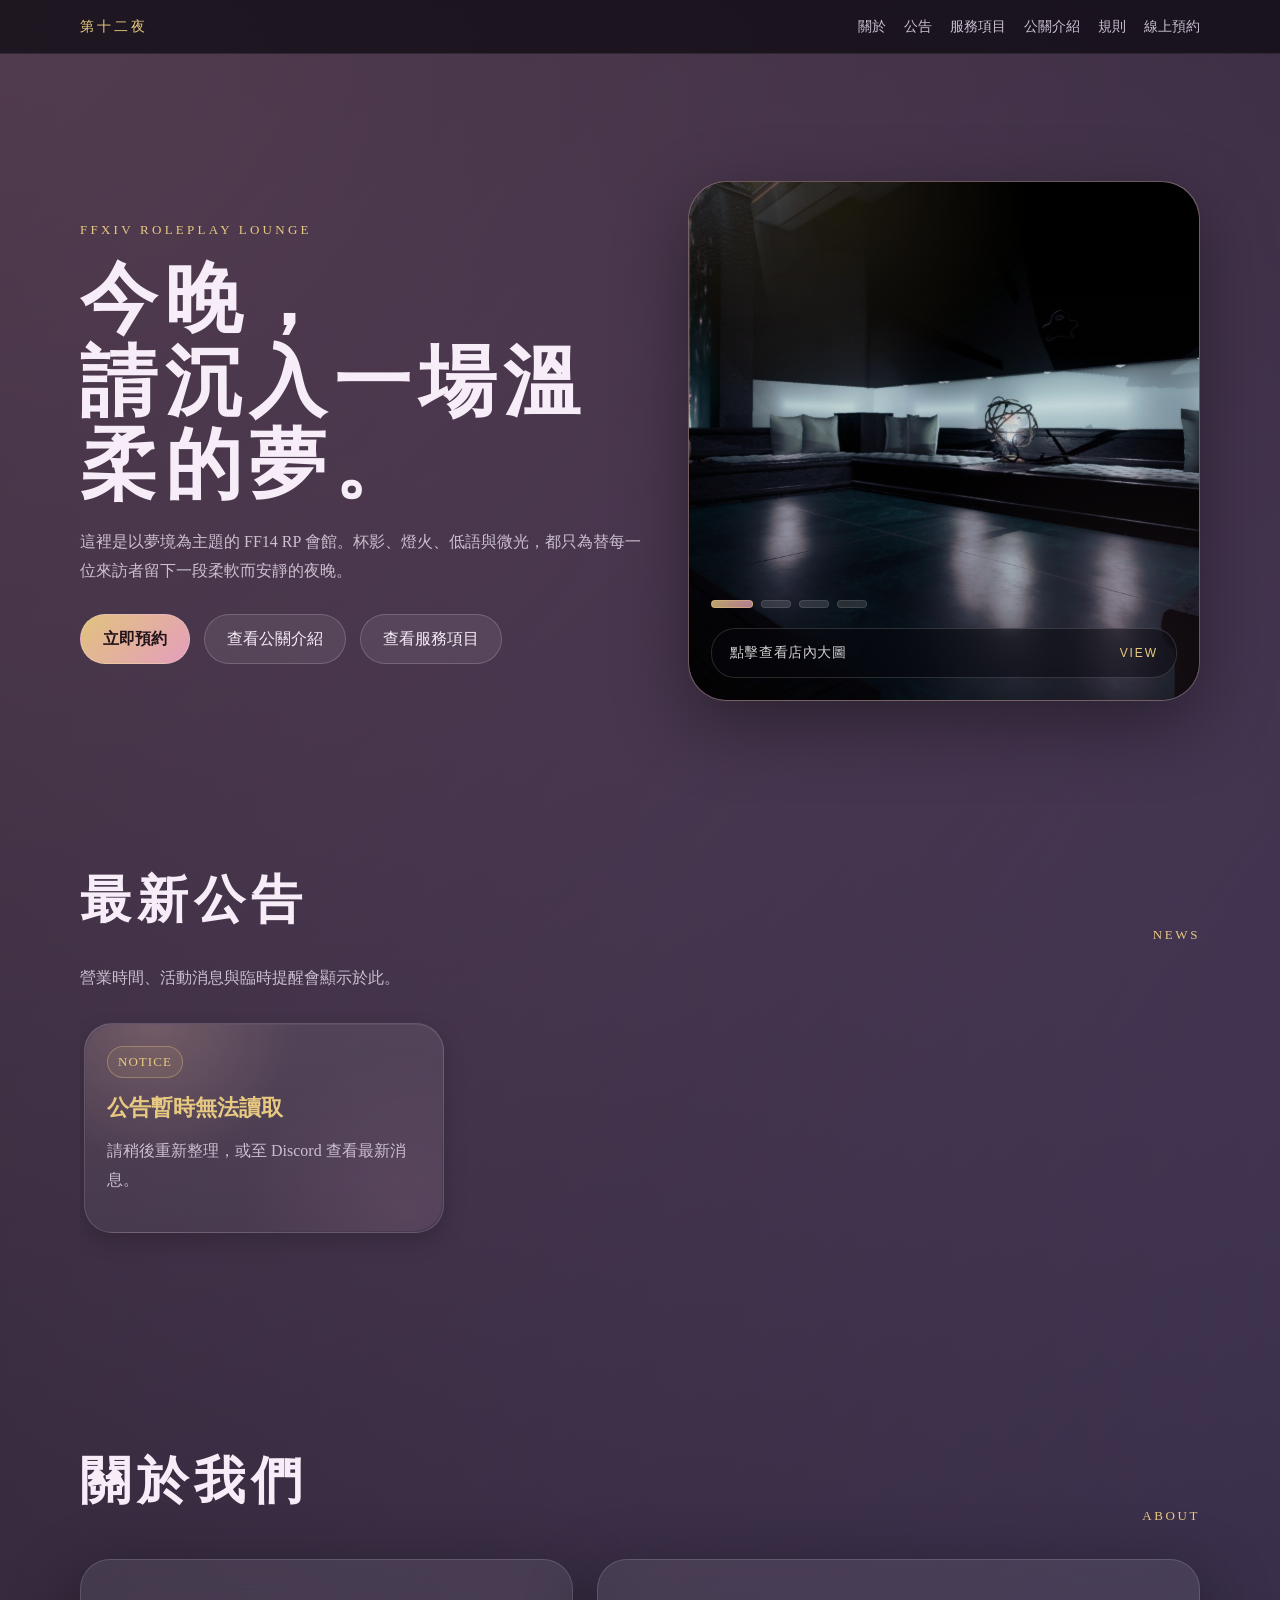
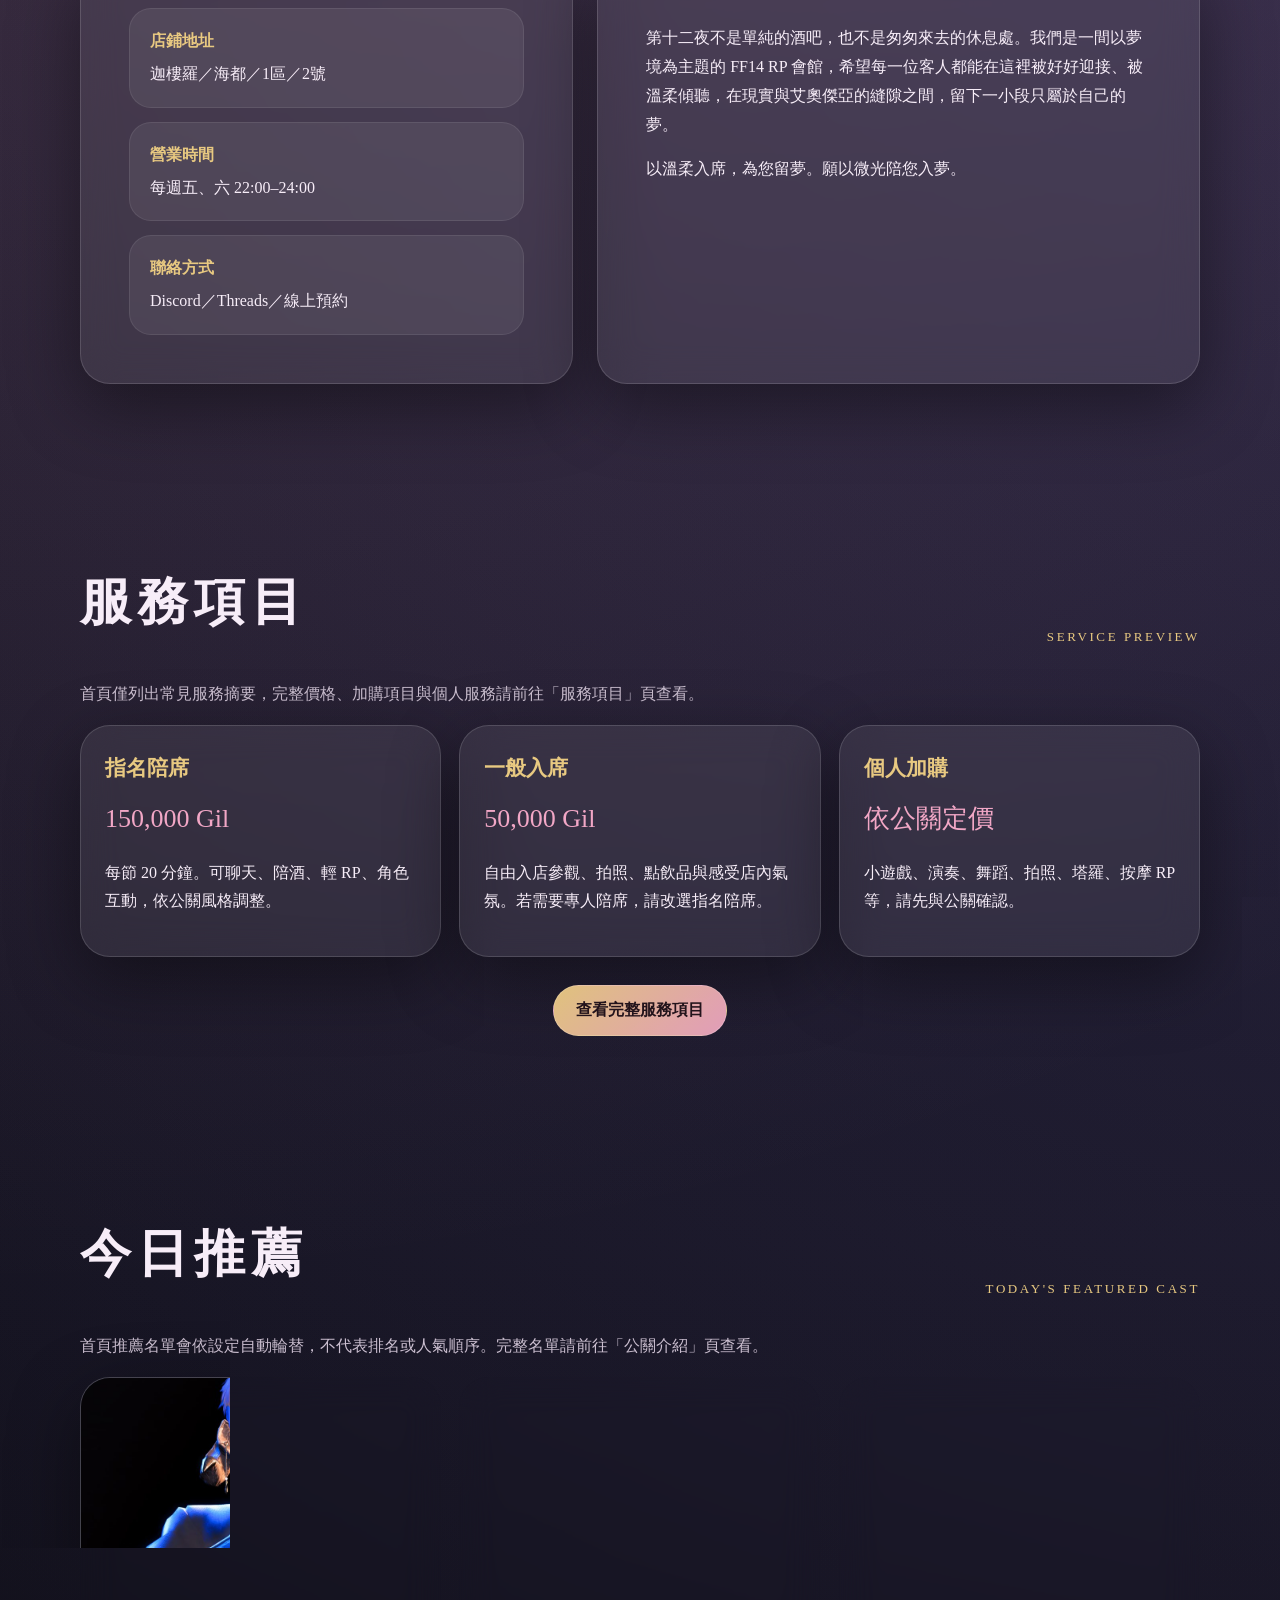
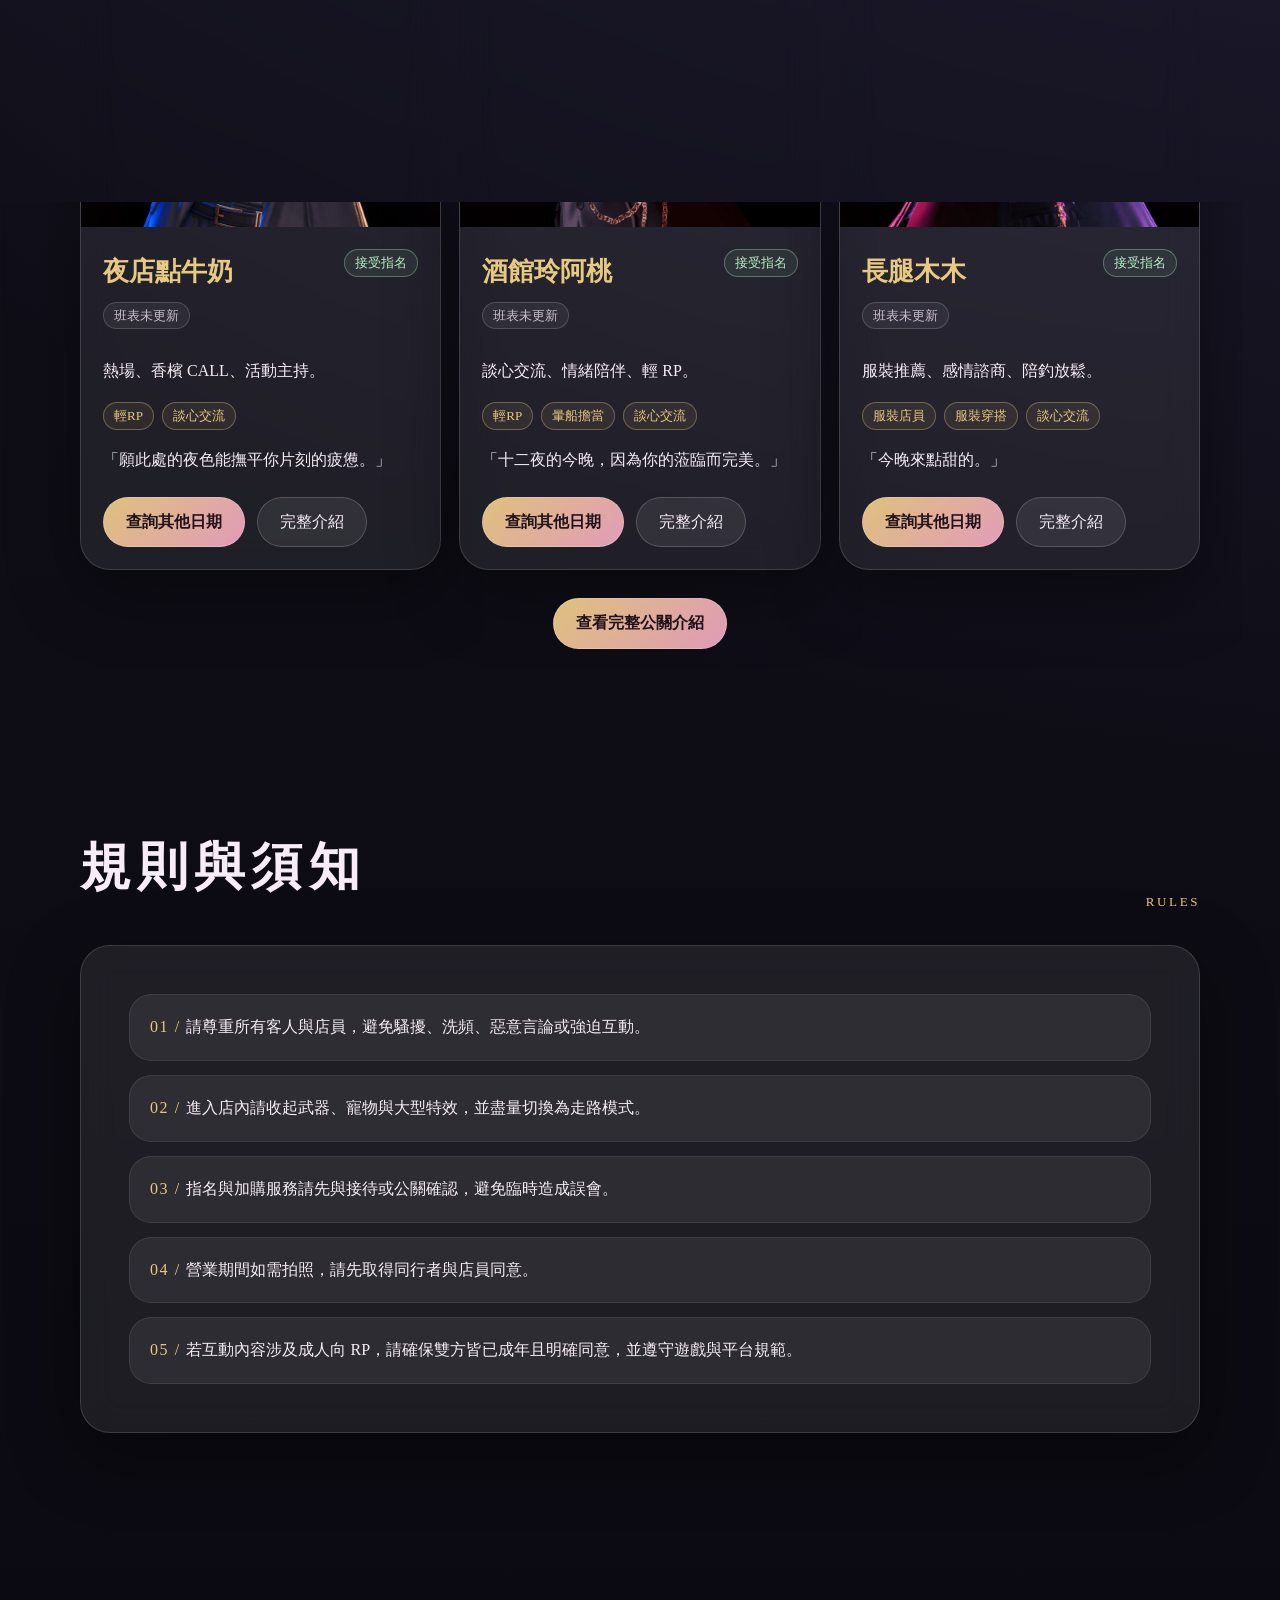
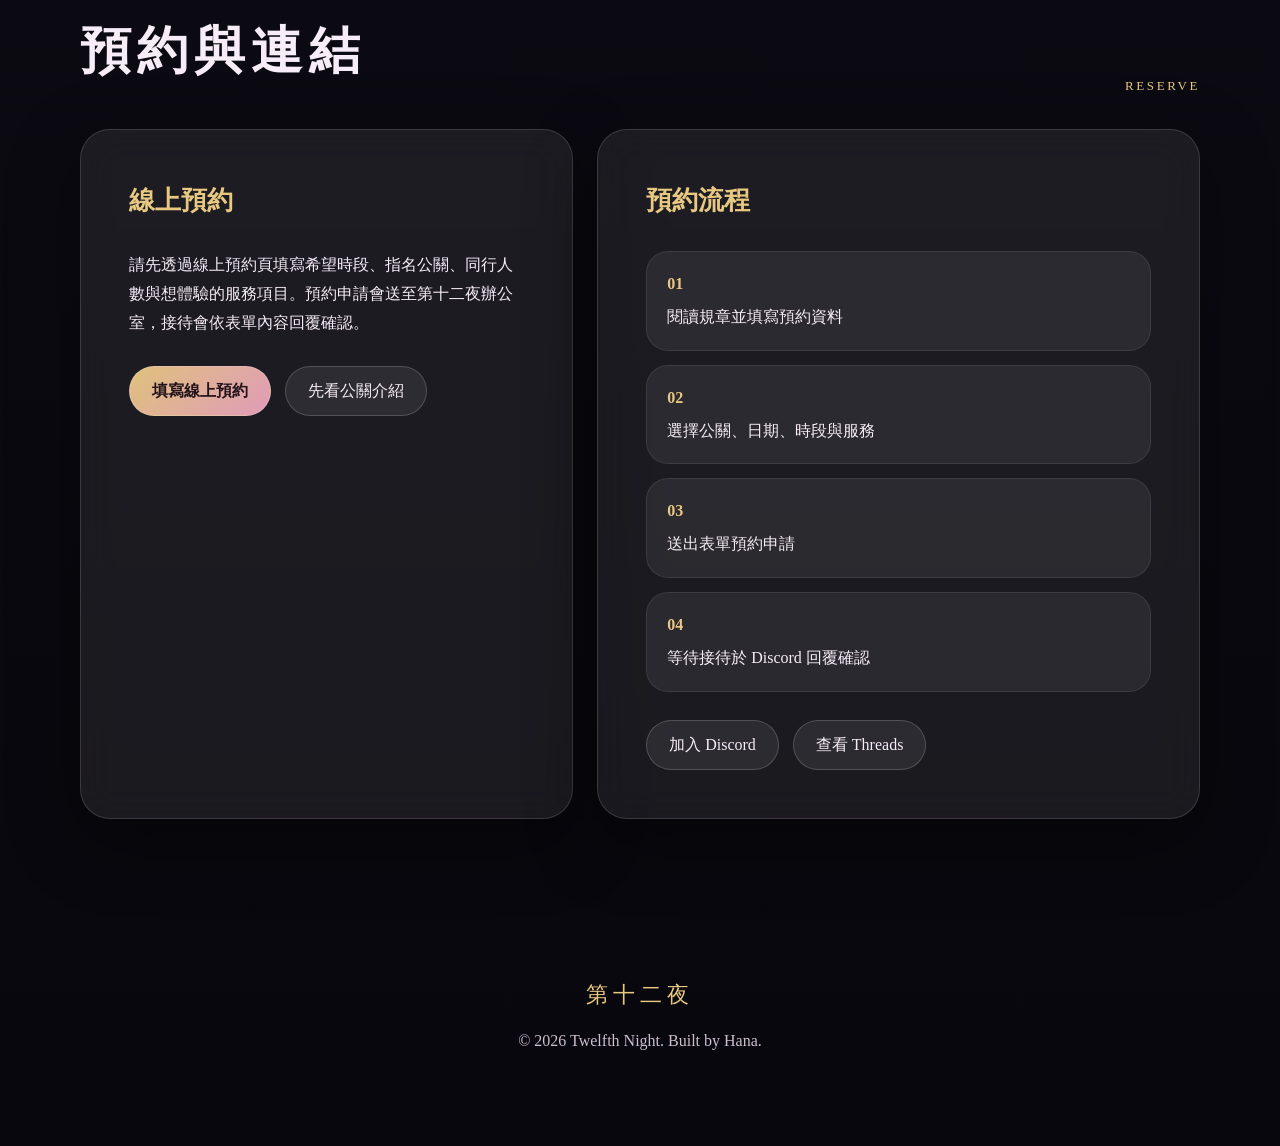
==== index.html @ 9af9a219 "Add files via upload" ====
<!DOCTYPE html>
<html lang="zh-Hant">

<head>
    <meta charset="UTF-8" />
    <meta name="viewport" content="width=device-width, initial-scale=1.0" />
    <meta name="description" content="第十二夜是以夢境為主題的 FF14 RP 會館，提供陪席聊天、香檳 CALL、小遊戲、演奏、拍照與線上預約服務。每週五、六於艾奧傑亞開門迎接旅人。" />
    <meta name="robots" content="index, follow" />
    <meta name="author" content="第十二夜 Twelfth Night" />
    <meta name="theme-color" content="#08070d" />

    <!-- SEO 提醒：正式上線後，建議把下方網址改成你的 GitHub Pages 實際網址，例如 https://你的帳號.github.io/你的專案/ -->
    <!-- <link rel="canonical" href="https://你的帳號.github.io/你的專案/" /> -->

    <!-- Social preview / Discord 分享預覽 -->
    <meta property="og:locale" content="zh_TW" />
    <meta property="og:type" content="website" />
    <meta property="og:site_name" content="第十二夜 Twelfth Night" />
    <meta property="og:title" content="第十二夜｜FF14 RP 夢境會館" />
    <meta property="og:description" content="以夢境為主題的 FF14 RP 會館，提供陪席聊天、香檳 CALL、小遊戲、演奏、拍照與線上預約服務。" />
    <meta property="og:image" content="images/main-visual.jpg" />
    <!-- <meta property="og:url" content="https://你的帳號.github.io/你的專案/" /> -->

    <meta name="twitter:card" content="summary_large_image" />
    <meta name="twitter:title" content="第十二夜｜FF14 RP 夢境會館" />
    <meta name="twitter:description" content="今晚，請沉入一場溫柔的夢。第十二夜提供陪席聊天、香檳 CALL、小遊戲、演奏與線上預約。" />
    <meta name="twitter:image" content="images/main-visual.jpg" />

    <script type="application/ld+json">
    {
      "@context": "https://schema.org",
      "@type": "WebSite",
      "name": "第十二夜 Twelfth Night",
      "alternateName": "第十二夜",
      "inLanguage": "zh-Hant-TW",
      "description": "第十二夜是以夢境為主題的 FF14 RP 會館，提供陪席聊天、香檳 CALL、小遊戲、演奏、拍照與線上預約服務。",
      "publisher": {
        "@type": "Organization",
        "name": "第十二夜 Twelfth Night"
      }
    }
    </script>
    <title>第十二夜｜Twelfth Night</title>
    <link rel="icon" href="images/favicon-32.png" type="image/png">
    <link rel="stylesheet" href="css/style.css" />
    <link rel="stylesheet" href="css/motion-effects.css">
    <link rel="stylesheet" href="css/announcement-shadow-fix.css">
    <link rel="stylesheet" href="css/hero-visual-effects.css">
</head>

<body>
    <nav class="site-nav">
        <div class="nav-inner"><a class="brand" href="index.html">第十二夜</a>
            <div class="nav-links"><a href="#about">關於</a><a href="#announcements">公告</a><a href="service.html">服務項目</a><a href="cast.html">公關介紹</a><a
                    href="#rules">規則</a><a href="booking.html">線上預約</a></div>
        </div>
    </nav>
    <header id="home" class="hero">
        <div class="hero-card">
            <div>
                <div class="eyebrow">FFXIV ROLEPLAY LOUNGE</div>
                <h1>今晚，<br />請沉入一場溫柔的夢。</h1>
                <p class="hero-text">這裡是以夢境為主題的 FF14 RP 會館。杯影、燈火、低語與微光，都只為替每一位來訪者留下一段柔軟而安靜的夜晚。</p>
                <div class="cta-row"><a class="btn primary" href="booking.html">立即預約</a><a class="btn"
                        href="cast.html">查看公關介紹</a><a class="btn" href="service.html">查看服務項目</a></div>
            </div>
            <button class="visual hero-visual-trigger" type="button"
                aria-label="查看第十二夜 FF14 RP 夢境會館店內照片"
                data-hero-images="images/main-visual.jpg, images/main-visual-02.jpg, images/main-visual-03.jpg, images/main-visual-04.jpg"
                data-hero-alt="第十二夜 FF14 RP 夢境會館店內照片">
                <span class="hero-visual-glow" aria-hidden="true"></span>
                <span class="hero-visual-caption">點擊查看店內大圖</span>
            </button>
        </div>
    </header>
    <section id="announcements" class="announcement-section">
        <div class="section-title">
            <h2>最新公告</h2>
            <div class="section-kicker">NEWS</div>
        </div>
        <p class="featured-note">營業時間、活動消息與臨時提醒會顯示於此。</p>
        <div class="announcement-strip" id="announcementGrid">
            <div class="announcement-card announcement-loading">
                <div class="announcement-type">LOADING</div>
                <h3>公告讀取中</h3>
                <p>正在確認第十二夜的最新消息。</p>
            </div>
        </div>
    </section>
    <section id="about">
        <div class="section-title">
            <h2>關於我們</h2>
            <div class="section-kicker">ABOUT</div>
        </div>
        <div class="about-grid">
            <div class="panel info-list">
                <div class="info-item"><strong>店鋪地址</strong>迦樓羅／海都／1區／2號</div>
                <div class="info-item"><strong>營業時間</strong>每週五、六 22:00–24:00</div>
                <div class="info-item"><strong>聯絡方式</strong>Discord／Threads／線上預約</div>
            </div>
            <div class="panel">
                <p>第十二夜不是單純的酒吧，也不是匆匆來去的休息處。我們是一間以夢境為主題的 FF14 RP 會館，希望每一位客人都能在這裡被好好迎接、被溫柔傾聽，在現實與艾奧傑亞的縫隙之間，留下一小段只屬於自己的夢。</p>
                <p>以溫柔入席，為您留夢。願以微光陪您入夢。</p>
            </div>
        </div>
    </section>
    <section id="service">
        <div class="section-title">
            <h2>服務項目</h2>
            <div class="section-kicker">SERVICE PREVIEW</div>
        </div>
        <p class="featured-note">首頁僅列出常見服務摘要，完整價格、加購項目與個人服務請前往「服務項目」頁查看。</p>
        <div class="cards">
            <article class="card">
                <h3>指名陪席</h3>
                <div class="price">150,000 Gil</div>
                <p>每節 20 分鐘。可聊天、陪酒、輕 RP、角色互動，依公關風格調整。</p>
            </article>
            <article class="card">
                <h3>一般入席</h3>
                <div class="price">50,000 Gil</div>
                <p>自由入店參觀、拍照、點飲品與感受店內氣氛。若需要專人陪席，請改選指名陪席。</p>
            </article>
            <article class="card">
                <h3>個人加購</h3>
                <div class="price">依公關定價</div>
                <p>小遊戲、演奏、舞蹈、拍照、塔羅、按摩 RP 等，請先與公關確認。</p>
            </article>
        </div>
        <div class="cta-row" style="justify-content:center"><a class="btn primary" href="service.html">查看完整服務項目</a>
        </div>
    </section>
    <section id="featured-cast">
        <div class="section-title">
            <h2 id="featuredTitle">今日推薦</h2>
            <div class="section-kicker" id="featuredKicker">TODAY'S FEATURED CAST</div>
        </div>
        <p class="featured-note">首頁推薦名單會依設定自動輪替，不代表排名或人氣順序。完整名單請前往「公關介紹」頁查看。</p>
        <div class="staff-grid" id="featuredCastGrid"></div>
        <div class="cta-row" style="justify-content:center"><a class="btn primary" href="cast.html">查看完整公關介紹</a></div>
    </section>
    <section id="rules">
        <div class="section-title">
            <h2>規則與須知</h2>
            <div class="section-kicker">RULES</div>
        </div>
        <div class="panel rules">
            <div class="rule">請尊重所有客人與店員，避免騷擾、洗頻、惡意言論或強迫互動。</div>
            <div class="rule">進入店內請收起武器、寵物與大型特效，並盡量切換為走路模式。</div>
            <div class="rule">指名與加購服務請先與接待或公關確認，避免臨時造成誤會。</div>
            <div class="rule">營業期間如需拍照，請先取得同行者與店員同意。</div>
            <div class="rule">若互動內容涉及成人向 RP，請確保雙方皆已成年且明確同意，並遵守遊戲與平台規範。</div>
        </div>
    </section>
    <section id="reserve">
        <div class="section-title">
            <h2>預約與連結</h2>
            <div class="section-kicker">RESERVE</div>
        </div>
        <div class="reserve-grid">
            <div class="panel">
                <h3 style="margin-top:0;color:var(--gold);font-size:26px">線上預約</h3>
                <p>請先透過線上預約頁填寫希望時段、指名公關、同行人數與想體驗的服務項目。預約申請會送至第十二夜辦公室，接待會依表單內容回覆確認。</p>
                <div class="cta-row"><a class="btn primary" href="booking.html">填寫線上預約</a><a class="btn"
                        href="cast.html">先看公關介紹</a></div>
            </div>
            <div class="panel">
                <h3 style="margin-top:0;color:var(--gold);font-size:26px">預約流程</h3>
                <div class="flow-list">
                    <div class="flow-item"><strong>01</strong>閱讀規章並填寫預約資料</div>
                    <div class="flow-item"><strong>02</strong>選擇公關、日期、時段與服務</div>
                    <div class="flow-item"><strong>03</strong>送出表單預約申請</div>
                    <div class="flow-item"><strong>04</strong>等待接待於 Discord 回覆確認</div>
                </div>
                <div class="cta-row"><a class="btn" href="https://discord.gg/invite/vMp8d3zMV8" target="_blank" rel="noopener">加入
                        Discord</a><a class="btn" href="https://www.threads.com/@maotu.tutu" target="_blank" rel="noopener">查看
                        Threads</a></div>
            </div>
        </div>
    </section>
    <footer class="footer">
        <div class="logo">第十二夜</div>
        <div>© 2026 Twelfth Night. Built by Hana.</div>
    </footer>
    <script src="js/cast-data.js"></script>
    <script src="js/featured-cast.js"></script>
    <script src="js/announcements.js"></script>
    <script src="js/scroll-reveal.js"></script>
    <script src="js/hero-visual.js"></script>
</body>

</html>
---- css/style.css ----
:root{--bg:#08070d;--card:rgba(255,255,255,.075);--border:rgba(255,255,255,.14);--text:#f7edf8;--muted:#cbbfd0;--gold:#e8c981;--pink:#f2a7c6;--danger:#ff9aa9;--ok:#b7efc5;--shadow:0 22px 70px rgba(0,0,0,.42)}*{box-sizing:border-box}html{scroll-behavior:smooth}body{margin:0;font-family:"Noto Serif TC","Microsoft JhengHei","PingFang TC",serif;color:var(--text);background:radial-gradient(circle at top left,rgba(242,167,198,.28),transparent 34%),radial-gradient(circle at 80% 12%,rgba(155,135,245,.24),transparent 34%),linear-gradient(180deg,#08070d 0%,#11101a 48%,#08070d 100%);line-height:1.8;min-height:100vh}a{color:inherit;text-decoration:none}.site-nav{position:sticky;top:0;z-index:20;display:flex;justify-content:center;backdrop-filter:blur(18px);background:rgba(8,7,13,.68);border-bottom:1px solid rgba(255,255,255,.08)}.nav-inner{width:min(1120px,calc(100% - 32px));display:flex;align-items:center;justify-content:space-between;padding:14px 0}.brand{letter-spacing:.22em;font-size:14px;color:var(--gold);white-space:nowrap}.nav-links{display:flex;gap:18px;font-size:14px;color:var(--muted)}.nav-links a:hover{color:var(--gold)}main,section{width:min(1120px,calc(100% - 32px));margin:auto}section{padding:76px 0}.hero{min-height:86vh;display:grid;place-items:center;padding:70px 20px;width:100%}.hero-card{width:min(1120px,100%);display:grid;grid-template-columns:1.05fr .95fr;gap:42px;align-items:center}.page-hero{padding:90px 0 28px}.page-hero-panel,.panel,.card,.booking-panel,.inquiry-panel,.side-panel{border:1px solid var(--border);background:var(--card);border-radius:30px;box-shadow:var(--shadow);backdrop-filter:blur(18px)}.page-hero-panel,.panel,.hero-panel,.booking-panel,.inquiry-panel,.side-panel{padding:clamp(24px,4vw,48px)}.eyebrow{color:var(--gold);letter-spacing:.25em;font-size:13px;margin-bottom:18px}h1{font-size:clamp(40px,6vw,88px);line-height:1.08;margin:0 0 20px;letter-spacing:.1em}h2{margin:0;font-size:clamp(30px,4vw,52px);letter-spacing:.12em}.hero-text,.lead,.featured-note,.hint{color:var(--muted)}.visual{min-height:520px;border-radius:38px;border:1px solid var(--border);background:linear-gradient(180deg,rgba(255,255,255,.08),rgba(255,255,255,.02)),url('../images/main-visual.jpg') center/cover;box-shadow:var(--shadow);position:relative}.visual:after{content:'請將店鋪或角色主視覺放在 images/main-visual.jpg';position:absolute;left:22px;right:22px;bottom:22px;padding:18px;border-radius:24px;color:rgba(255,255,255,.72);background:rgba(0,0,0,.34);backdrop-filter:blur(14px);font-size:14px}.section-title{display:flex;align-items:end;justify-content:space-between;gap:24px;margin-bottom:32px}.section-kicker{color:var(--gold);letter-spacing:.2em;font-size:13px;white-space:nowrap}.card{padding:24px}.card h3{margin:0 0 8px;color:var(--gold);font-size:21px}.price{font-size:26px;color:var(--pink);margin:8px 0 12px}.cta-row,.button-row{margin-top:28px;display:flex;flex-wrap:wrap;gap:14px}.button-row{justify-content:space-between}.btn{appearance:none;border:1px solid rgba(255,255,255,.18);background:rgba(255,255,255,.08);color:var(--text);min-height:46px;padding:10px 22px;border-radius:999px;font:inherit;cursor:pointer;display:inline-flex;align-items:center;justify-content:center}.btn.primary{background:linear-gradient(135deg,rgba(232,201,129,.96),rgba(242,167,198,.92));color:#22131b;font-weight:700}.btn.disabled,.cast-link-disabled{opacity:.55;pointer-events:none}.about-grid,.reserve-grid{display:grid;grid-template-columns:.9fr 1.1fr;gap:24px}.cards,.staff-grid,.cast-grid,.service-list,.cast-options{display:grid;grid-template-columns:repeat(3,1fr);gap:18px}.info-list,.flow-list,.rules{display:grid;gap:14px}.info-item,.flow-item,.rule{padding:18px 20px;border-radius:22px;background:rgba(255,255,255,.07);border:1px solid rgba(255,255,255,.08)}.info-item strong,.flow-item strong{color:var(--gold);display:block;margin-bottom:4px}.rules{counter-reset:rule}.rule{counter-increment:rule}.rule:before{content:'0' counter(rule) ' / ';color:var(--gold);letter-spacing:.1em}.staff-card,.cast-card-profile{overflow:hidden;padding:0}.staff-img,.cast-img{aspect-ratio:4/5;background:linear-gradient(135deg,rgba(242,167,198,.22),rgba(155,135,245,.2)),var(--cast-image) center/cover;display:grid;place-items:end start;padding:18px;color:rgba(255,255,255,.7);font-size:14px}.staff-body,.cast-body{padding:22px}.staff-body h3,.cast-body h2{margin:0 0 6px;color:var(--gold);font-size:26px}.cast-name-row{display:flex;justify-content:space-between;align-items:start;gap:12px}.status,.cast-status,.today-line,.tag{border-radius:999px;padding:3px 10px;font-size:13px;line-height:1.5}.status,.cast-status{border:1px solid rgba(183,239,197,.34);color:var(--ok);background:rgba(183,239,197,.08);white-space:nowrap}.status.pending{color:var(--muted);border-color:rgba(255,255,255,.16);background:rgba(255,255,255,.06)}.status.rest{color:var(--danger);border-color:rgba(255,154,169,.28);background:rgba(255,154,169,.08)}.today-line{display:inline-flex;margin:6px 0 12px;border:1px solid rgba(232,201,129,.28);background:rgba(232,201,129,.08);color:var(--gold)}.tag-row{display:flex;flex-wrap:wrap;gap:8px;margin:14px 0}.tag{border:1px solid rgba(232,201,129,.35);color:var(--gold);background:rgba(232,201,129,.08)}.meta{display:grid;gap:8px;padding-top:12px;border-top:1px solid rgba(255,255,255,.08);color:var(--muted);font-size:14px}.meta strong{color:var(--gold);font-weight:500}.toolbar{width:min(1120px,calc(100% - 32px));margin:0 auto 28px;display:flex;justify-content:space-between;gap:16px;flex-wrap:wrap}.filters{display:flex;flex-wrap:wrap;gap:10px}.filter-btn{appearance:none;border:1px solid rgba(255,255,255,.14);background:rgba(255,255,255,.08);color:var(--muted);min-height:42px;padding:8px 16px;border-radius:999px;font:inherit;cursor:pointer}.filter-btn.active,.filter-btn:hover{border-color:rgba(232,201,129,.55);background:rgba(232,201,129,.12);color:var(--gold)}.search-box{min-width:min(320px,100%);flex:0 1 340px}.search-box input,input,select,textarea{width:100%;border:1px solid rgba(255,255,255,.14);background:rgba(255,255,255,.08);color:var(--text);border-radius:18px;min-height:48px;padding:12px 14px;font:inherit;outline:none}.search-box input{border-radius:999px;min-height:44px}select option{color:#22131b}textarea{min-height:132px;resize:vertical}label{color:var(--gold);letter-spacing:.08em;font-size:14px}.layout{display:grid;grid-template-columns:260px 1fr;gap:24px;align-items:start}.steps{position:sticky;top:84px;display:grid;gap:12px}.step-pill{border:1px solid rgba(255,255,255,.11);background:rgba(255,255,255,.06);border-radius:22px;padding:14px 16px;color:var(--muted)}.step-pill.active{border-color:rgba(232,201,129,.45);background:rgba(232,201,129,.1);color:var(--gold)}.form-step{display:none}.form-step.active{display:block}.form-grid{display:grid;grid-template-columns:1fr 1fr;gap:18px}.field{display:grid;gap:8px}.field.full{grid-column:1/-1}.agree-box{display:flex;gap:12px;align-items:flex-start;padding:18px;border-radius:22px;border:1px solid rgba(232,201,129,.32);background:rgba(232,201,129,.08);margin-top:22px}.agree-box input{margin-top:8px;transform:scale(1.2);accent-color:var(--gold)}.cast-card{cursor:pointer;border:1px solid rgba(255,255,255,.12);background:rgba(255,255,255,.06);border-radius:24px;padding:16px;min-height:150px;transition:.18s ease;position:relative}.cast-card:hover{transform:translateY(-2px);border-color:rgba(232,201,129,.42)}.cast-card input{position:absolute;opacity:0;pointer-events:none}.cast-card.selected{border-color:rgba(232,201,129,.75);background:rgba(232,201,129,.13)}.cast-name{font-size:22px;color:var(--gold);margin-bottom:4px}.cast-desc{color:var(--muted);font-size:14px}.empty,.empty-cast-box,.pending-box{padding:18px;border-radius:22px;border:1px solid rgba(255,255,255,.12);background:rgba(255,255,255,.06);color:var(--muted);margin-top:10px}.empty{display:none;text-align:center}.empty.show{display:block}.pending-box{display:none;border-color:rgba(232,201,129,.22);background:rgba(232,201,129,.07)}.pending-box.show{display:block}.error{color:var(--danger);margin-top:14px;display:none}.error.show{display:block}.success{color:var(--ok);margin-top:14px;display:none}.success.show{display:block}.summary-box{white-space:pre-wrap;padding:22px;border-radius:24px;border:1px solid rgba(232,201,129,.32);background:rgba(0,0,0,.22);color:#fff8f2;min-height:220px}.mode-hidden{display:none!important}.footer{text-align:center;padding:70px 20px 90px;color:var(--muted)}.footer .logo{color:var(--gold);font-size:22px;letter-spacing:.22em;margin-bottom:12px}.footer-note{text-align:center;color:var(--muted);margin-top:42px;font-size:14px}@media(max-width:980px){.cast-grid{grid-template-columns:repeat(2,1fr)}}@media(max-width:900px){.hero-card,.about-grid,.reserve-grid,.cards,.staff-grid,.service-list,.layout,.form-grid,.cast-options{grid-template-columns:1fr}.visual{min-height:420px}.steps{position:static}.section-title,.nav-inner{align-items:flex-start;flex-direction:column}.nav-links{width:100%;overflow-x:auto;padding-bottom:4px}.toolbar{align-items:stretch}.search-box{flex-basis:100%}}@media(max-width:680px){.cast-grid{grid-template-columns:1fr}}

/* =========================================================
   V3 layout alignment patch
   Keeps the clean JS/data structure, but restores the older
   centered page layout for service / cast / booking pages.
   ========================================================= */
main {
  width: 100%;
  margin: 0 auto;
}

section {
  width: min(1120px, calc(100% - 32px));
  margin: 0 auto;
  padding: 86px 0;
}

.page-hero {
  width: min(1120px, calc(100% - 32px));
  margin: 0 auto;
  padding: 120px 0 54px;
}

.page-hero-panel {
  border-radius: 38px;
  padding: clamp(30px, 6vw, 68px);
  position: relative;
  overflow: hidden;
}

.page-hero-panel::after {
  content: "";
  position: absolute;
  right: -70px;
  top: -80px;
  width: 260px;
  height: 260px;
  border-radius: 999px;
  border: 1px solid rgba(232, 201, 129, 0.20);
  background: rgba(242, 167, 198, 0.08);
}

.page-hero-panel > * {
  position: relative;
  z-index: 1;
}

section.hero {
  width: min(1120px, calc(100% - 32px));
  margin: 0 auto;
}

.toolbar {
  width: min(1120px, calc(100% - 32px));
  padding: 0;
  margin: 0 auto 28px;
}

.cast-grid {
  width: min(1120px, calc(100% - 32px));
  padding: 0;
  margin: 0 auto;
}

.empty {
  width: min(1120px, calc(100% - 32px));
  margin: 18px auto 0;
}

.footer-note {
  width: min(1120px, calc(100% - 32px));
  margin: 42px auto 0;
}

@media (max-width: 900px) {
  .page-hero {
    padding-top: 150px;
  }
}


/* =========================================================
   V4 booking visual restoration
   Restores the richer old booking header layout without
   changing the clean data / Google Forms integration.
   ========================================================= */
.booking-main {
  width: min(1080px, calc(100% - 32px));
  margin: 0 auto;
  padding: 72px 0 96px;
}

.booking-hero {
  width: 100%;
  padding: 0;
  margin: 0 0 34px;
}

.booking-hero-grid {
  width: 100%;
  display: grid;
  grid-template-columns: 1fr 0.9fr;
  gap: 28px;
  align-items: stretch;
}

.booking-hero-panel,
.booking-side-panel,
.booking-panel,
.inquiry-panel {
  border: 1px solid var(--border);
  background: var(--card);
  border-radius: 34px;
  box-shadow: var(--shadow);
  backdrop-filter: blur(18px);
}

.booking-hero-panel {
  padding: clamp(28px, 5vw, 56px);
}

.booking-hero-panel h1 {
  font-size: clamp(40px, 6vw, 72px);
  line-height: 1.08;
  margin: 0 0 20px;
  letter-spacing: 0.1em;
}

.booking-side-panel {
  padding: 28px;
  display: grid;
  align-content: center;
  gap: 18px;
}

.booking-notice-card {
  padding: 18px 20px;
  border-radius: 24px;
  background: rgba(255, 255, 255, 0.07);
  border: 1px solid rgba(255, 255, 255, 0.08);
}

.booking-notice-card strong {
  color: var(--gold);
  display: block;
  margin-bottom: 4px;
  letter-spacing: 0.08em;
}

.booking-layout {
  width: 100%;
  display: grid;
  grid-template-columns: 260px 1fr;
  gap: 24px;
  align-items: start;
  padding: 0;
}

.booking-layout .steps {
  position: sticky;
  top: 84px;
}

.booking-panel,
.inquiry-panel {
  padding: clamp(22px, 4vw, 44px);
  min-height: 640px;
}

.booking-panel .button-row,
.inquiry-panel .button-row {
  justify-content: space-between;
}

.booking-panel .rules {
  margin: 24px 0;
}

.booking-panel .cast-options {
  grid-template-columns: repeat(3, 1fr);
}

@media (max-width: 920px) {
  .booking-main {
    width: min(1080px, calc(100% - 32px));
    padding-top: 48px;
  }

  .booking-hero-grid,
  .booking-layout,
  .booking-panel .form-grid,
  .booking-panel .cast-options,
  .inquiry-panel .form-grid {
    grid-template-columns: 1fr;
  }

  .booking-layout .steps {
    position: static;
  }
}

/* =========================================================
   Cast photo fix
   公關介紹頁照片改用 <img src="..."> 顯示。
   原本的 .cast-img 背景圖寫法保留給舊版，但在 cast-card-profile 裡改由圖片元素接管。
   ========================================================= */
.cast-card-profile .cast-img {
  aspect-ratio: 4 / 5;
  padding: 0;
  overflow: hidden;
  position: relative;
  display: block;
  background: linear-gradient(135deg, rgba(242,167,198,.22), rgba(155,135,245,.2));
}

.cast-card-profile .cast-photo {
  width: 100%;
  height: 100%;
  display: block;
  object-fit: cover;
}

.cast-card-profile .cast-photo-fallback {
  width: 100%;
  height: 100%;
  display: none;
  place-items: center;
  text-align: center;
  padding: 24px;
  color: rgba(255,255,255,.75);
  background: linear-gradient(135deg, rgba(242,167,198,.22), rgba(155,135,245,.2));
}

.cast-card-profile .cast-photo-fallback span {
  display: block;
  color: var(--gold);
  font-size: 24px;
  letter-spacing: .12em;
}

.cast-card-profile .cast-photo-fallback small {
  display: block;
  margin-top: 8px;
  color: var(--muted);
}


/* =========================================================
   Booking form field height fix
   修正「預約節數」旁邊有提示文字時，左側 select 被同列高度拉高的問題。
   原因：CSS Grid 預設會 stretch 同列項目，導致「想體驗的服務」區塊跟著變高。
   ========================================================= */
.booking-panel .form-grid,
.inquiry-panel .form-grid {
  align-items: start;
}

.booking-panel .field,
.inquiry-panel .field {
  align-content: start;
}

.booking-panel .field > input:not([type="checkbox"]),
.booking-panel .field > select,
.inquiry-panel .field > input:not([type="checkbox"]),
.inquiry-panel .field > select {
  height: 48px;
  min-height: 48px;
}

.booking-panel .field > textarea,
.inquiry-panel .field > textarea {
  min-height: 132px;
}

.booking-panel .field .hint {
  line-height: 1.7;
  margin-top: 4px;
}

.booking-panel #timePreview {
  min-height: 0;
}


/* =========================================================
   Cast personal service modal
   公關個人服務懸浮視窗
   ========================================================= */
body.modal-open {
  overflow: hidden;
}

.personal-menu-modal {
  position: fixed;
  inset: 0;
  z-index: 1000;
  display: none;
  align-items: center;
  justify-content: center;
  padding: 28px;
  background: rgba(3, 3, 8, 0.72);
  backdrop-filter: blur(14px);
}

.personal-menu-modal.show {
  display: flex;
}

.personal-menu-dialog {
  width: min(920px, 100%);
  max-height: min(86vh, 860px);
  display: grid;
  grid-template-columns: minmax(240px, 330px) 1fr;
  overflow: hidden;
  position: relative;
  border: 1px solid rgba(232, 201, 129, 0.28);
  border-radius: 34px;
  background:
    radial-gradient(circle at 18% 12%, rgba(242, 167, 198, 0.15), transparent 28%),
    linear-gradient(180deg, rgba(22, 18, 31, 0.98), rgba(9, 8, 15, 0.98));
  box-shadow: 0 32px 100px rgba(0, 0, 0, 0.65);
}

.personal-menu-close {
  position: absolute;
  top: 16px;
  right: 18px;
  z-index: 2;
  width: 40px;
  height: 40px;
  border: 1px solid rgba(255, 255, 255, 0.18);
  border-radius: 999px;
  background: rgba(0, 0, 0, 0.32);
  color: var(--text);
  font-size: 28px;
  line-height: 1;
  cursor: pointer;
}

.personal-menu-close:hover {
  border-color: rgba(232, 201, 129, 0.55);
  color: var(--gold);
}

.personal-menu-photo-wrap {
  min-height: 100%;
  background: linear-gradient(135deg, rgba(242, 167, 198, 0.18), rgba(155, 135, 245, 0.16)), #11101a;
}

.personal-menu-photo {
  width: 100%;
  height: 100%;
  min-height: 520px;
  display: block;
  object-fit: cover;
  background: #11101a;
}

.personal-menu-content {
  min-width: 0;
  padding: clamp(26px, 4vw, 46px);
  overflow-y: auto;
}

.personal-menu-content h2 {
  font-size: clamp(28px, 3vw, 42px);
  margin-bottom: 8px;
}

.personal-menu-subtitle {
  color: var(--gold);
  letter-spacing: 0.08em;
  margin-bottom: 12px;
}

.personal-menu-desc {
  color: var(--muted);
  margin: 0 0 22px;
}

.personal-menu-list {
  display: grid;
  gap: 14px;
}

.personal-service-card {
  padding: 18px 20px;
  border: 1px solid rgba(255, 255, 255, 0.10);
  border-radius: 24px;
  background: rgba(255, 255, 255, 0.065);
}

.personal-service-card h3 {
  margin: 0 0 8px;
  color: var(--gold);
  font-size: 20px;
}

.personal-service-card p {
  margin: 0;
  color: var(--muted);
}

.personal-service-price {
  margin-top: 12px;
  color: var(--pink);
  font-size: 18px;
  font-weight: 700;
}

.personal-service-note {
  margin-top: 8px;
  color: var(--muted);
  font-size: 14px;
}

.personal-menu-actions {
  display: flex;
  flex-wrap: wrap;
  gap: 12px;
  margin-top: 24px;
}

@media (max-width: 760px) {
  .personal-menu-modal {
    align-items: flex-end;
    padding: 14px;
  }

  .personal-menu-dialog {
    grid-template-columns: 1fr;
    max-height: 90vh;
    border-radius: 28px;
  }

  .personal-menu-photo {
    min-height: 260px;
    max-height: 320px;
  }

  .personal-menu-content {
    padding: 24px;
  }
}


/* =========================================================
   Home announcements
   首頁水平公告區
   ========================================================= */
.announcement-section {
  padding-top: 26px;
}

.announcement-section .featured-note {
  margin-top: -14px;
  margin-bottom: 20px;
}

.announcement-strip {
  display: grid;
  grid-auto-flow: column;
  grid-auto-columns: minmax(280px, 360px);
  gap: 18px;
  overflow-x: auto;
  overscroll-behavior-inline: contain;
  scroll-snap-type: inline mandatory;
  padding: 4px 2px 18px;
}

.announcement-strip::-webkit-scrollbar {
  height: 8px;
}

.announcement-strip::-webkit-scrollbar-track {
  background: rgba(255, 255, 255, 0.04);
  border-radius: 999px;
}

.announcement-strip::-webkit-scrollbar-thumb {
  background: rgba(232, 201, 129, 0.32);
  border-radius: 999px;
}

.announcement-strip::-webkit-scrollbar-thumb:hover {
  background: rgba(232, 201, 129, 0.50);
}

.announcement-card {
  scroll-snap-align: start;
  min-height: 210px;
  display: flex;
  flex-direction: column;
  gap: 10px;
  padding: 22px;
  border: 1px solid rgba(255, 255, 255, 0.12);
  border-radius: 28px;
  background:
    radial-gradient(circle at 18% 0%, rgba(242, 167, 198, 0.14), transparent 38%),
    rgba(255, 255, 255, 0.07);
  box-shadow: 0 18px 54px rgba(0, 0, 0, 0.28);
}

.announcement-card.pinned {
  border-color: rgba(232, 201, 129, 0.34);
  background:
    radial-gradient(circle at 18% 0%, rgba(232, 201, 129, 0.15), transparent 38%),
    rgba(255, 255, 255, 0.078);
}

.announcement-type {
  width: fit-content;
  padding: 3px 10px;
  border-radius: 999px;
  color: var(--gold);
  border: 1px solid rgba(232, 201, 129, 0.34);
  background: rgba(232, 201, 129, 0.08);
  font-size: 13px;
  letter-spacing: 0.08em;
}

.announcement-card h3 {
  margin: 0;
  color: var(--gold);
  font-size: 22px;
}

.announcement-card p {
  margin: 0;
  color: var(--muted);
}

.announcement-date {
  color: rgba(247, 237, 248, 0.62);
  font-size: 13px;
}

.announcement-card .btn {
  margin-top: auto;
  width: fit-content;
}

.announcement-empty {
  grid-column: 1 / -1;
  color: var(--muted);
}

@media (max-width: 760px) {
  .announcement-section {
    padding-top: 12px;
  }

  .announcement-strip {
    grid-auto-columns: minmax(260px, 86vw);
  }
}

/* =========================================================
   Booking custom select visual
   預約頁美化下拉選單：伺服器 / 服務項目
   ========================================================= */
.tn-select {
  position: relative;
  width: 100%;
  isolation: isolate;
}

.tn-select-value {
  display: flex;
  align-items: center;
  justify-content: space-between;
  gap: 12px;
  width: 100%;
  height: 48px;
  min-height: 48px;
  border: 1px solid rgba(255, 255, 255, 0.14);
  border-radius: 18px;
  padding: 0 16px;
  background:
    radial-gradient(circle at 10% 0%, rgba(232, 201, 129, 0.08), transparent 42%),
    rgba(255, 255, 255, 0.08);
  color: var(--text);
  font: inherit;
  text-align: left;
  cursor: pointer;
  outline: none;
  transition:
    border-color 0.18s ease,
    background 0.18s ease,
    box-shadow 0.18s ease,
    transform 0.18s ease;
}

.tn-select-value:hover {
  border-color: rgba(232, 201, 129, 0.38);
  background:
    radial-gradient(circle at 10% 0%, rgba(232, 201, 129, 0.12), transparent 42%),
    rgba(255, 255, 255, 0.095);
}

.tn-select-value:focus-visible {
  border-color: rgba(232, 201, 129, 0.68);
  box-shadow: 0 0 0 4px rgba(232, 201, 129, 0.10);
}

.tn-select-value::after {
  content: "⌄";
  display: inline-grid;
  place-items: center;
  width: 24px;
  height: 24px;
  flex: 0 0 auto;
  border-radius: 999px;
  color: var(--gold);
  background: rgba(232, 201, 129, 0.08);
  font-size: 14px;
  line-height: 1;
  transition: transform 0.18s ease, background 0.18s ease;
}

.tn-select.open .tn-select-value {
  border-color: rgba(232, 201, 129, 0.74);
  background:
    radial-gradient(circle at 10% 0%, rgba(232, 201, 129, 0.16), transparent 42%),
    rgba(232, 201, 129, 0.08);
  box-shadow:
    0 0 0 4px rgba(232, 201, 129, 0.08),
    0 18px 46px rgba(0, 0, 0, 0.24);
}

.tn-select.open .tn-select-value::after {
  transform: rotate(180deg);
  background: rgba(232, 201, 129, 0.15);
}

.tn-select-placeholder {
  color: rgba(247, 237, 248, 0.44);
}

.tn-select-menu {
  position: absolute;
  z-index: 80;
  inset: calc(100% + 10px) 0 auto 0;
  max-height: 254px;
  overflow-y: auto;
  overflow-x: hidden;
  overscroll-behavior: contain;
  display: none;
  padding: 8px;
  border: 1px solid rgba(232, 201, 129, 0.32);
  border-radius: 20px;
  background:
    radial-gradient(circle at 10% 0%, rgba(242, 167, 198, 0.12), transparent 38%),
    linear-gradient(180deg, rgba(33, 29, 43, 0.98), rgba(17, 15, 24, 0.98));
  box-shadow:
    0 26px 70px rgba(0, 0, 0, 0.50),
    inset 0 1px 0 rgba(255, 255, 255, 0.06);
  backdrop-filter: blur(18px);
  scrollbar-width: thin;
  scrollbar-color: rgba(232, 201, 129, 0.58) rgba(255, 255, 255, 0.055);
}

.tn-select.open .tn-select-menu {
  display: block;
  animation: tnSelectMenuIn 0.16s ease both;
}

@keyframes tnSelectMenuIn {
  from {
    opacity: 0;
    transform: translateY(-6px) scale(0.985);
  }

  to {
    opacity: 1;
    transform: translateY(0) scale(1);
  }
}

/* Chrome / Edge / Safari scrollbar */
.tn-select-menu::-webkit-scrollbar {
  width: 8px;
}

.tn-select-menu::-webkit-scrollbar-track {
  margin: 10px 0;
  border-radius: 999px;
  background: rgba(255, 255, 255, 0.045);
}

.tn-select-menu::-webkit-scrollbar-thumb {
  border: 2px solid rgba(24, 21, 33, 0.98);
  border-radius: 999px;
  background:
    linear-gradient(180deg, rgba(232, 201, 129, 0.82), rgba(242, 167, 198, 0.58));
}

.tn-select-menu::-webkit-scrollbar-thumb:hover {
  background:
    linear-gradient(180deg, rgba(232, 201, 129, 0.98), rgba(242, 167, 198, 0.76));
}

.tn-select-option {
  position: relative;
  width: 100%;
  min-height: 44px;
  border: 0;
  border-radius: 14px;
  padding: 10px 38px 10px 12px;
  background: transparent;
  color: rgba(247, 237, 248, 0.82);
  font: inherit;
  text-align: left;
  cursor: pointer;
  transition: background 0.15s ease, color 0.15s ease, transform 0.15s ease;
}

.tn-select-option:hover {
  transform: translateX(2px);
  background: rgba(232, 201, 129, 0.10);
  color: var(--gold);
}

.tn-select-option.active {
  background:
    linear-gradient(90deg, rgba(232, 201, 129, 0.16), rgba(242, 167, 198, 0.06));
  color: var(--gold);
}

.tn-select-option.active::after {
  content: "✓";
  position: absolute;
  right: 14px;
  top: 50%;
  transform: translateY(-50%);
  color: var(--gold);
  font-size: 13px;
}

.tn-select-note {
  margin-top: 8px;
  color: rgba(203, 191, 208, 0.78);
  font-size: 12px;
  line-height: 1.65;
}

@media (max-width: 680px) {
  .tn-select-menu {
    max-height: 230px;
    border-radius: 18px;
  }

  .tn-select-option {
    min-height: 46px;
  }
}

/* =========================================================
   Booking custom select stacking fix
   修正自訂下拉選單被「下一步」等按鈕蓋住的問題
   ========================================================= */
.booking-panel,
.booking-panel .form-step,
.booking-panel .form-step.active,
.booking-panel .form-grid,
.booking-panel .field {
  overflow: visible;
}

.booking-panel .field {
  position: relative;
}

.tn-select {
  z-index: 1;
}

.tn-select.open {
  z-index: 300;
}

.tn-select.open .tn-select-menu {
  z-index: 301;
}

.booking-panel .button-row {
  position: relative;
  z-index: 2;
}

/* 下拉選單開啟時，讓同一步驟內按鈕不要蓋到選單 */
.booking-panel:has(.tn-select.open) .button-row {
  z-index: 0;
}

@supports not selector(:has(*)) {
  .tn-select.open {
    z-index: 999;
  }

  .tn-select.open .tn-select-menu {
    z-index: 1000;
  }
}

/* =========================================================
   Booking native select custom upgrade
   將「預約開始時間 / 預約節數」也改成同款美化下拉
   ========================================================= */
.booking-panel select.native-select-upgraded,
.inquiry-panel select.native-select-upgraded {
  display: none !important;
}

.booking-panel .field:has(.tn-select.open),
.inquiry-panel .field:has(.tn-select.open) {
  z-index: 420;
}

.tn-select.native-upgrade {
  margin-top: 0;
}

.tn-select.native-upgrade .tn-select-menu {
  max-height: 258px;
}

.tn-select.native-upgrade .tn-select-option {
  letter-spacing: 0.02em;
}

/* 讓自訂選單開啟時永遠蓋過步驟按鈕 */
.booking-panel:has(.tn-select.open) .button-row,
.inquiry-panel:has(.tn-select.open) .button-row {
  z-index: 0;
}

@supports not selector(:has(*)) {
  .tn-select.open {
    z-index: 1200;
  }

  .tn-select.open .tn-select-menu {
    z-index: 1201;
  }
}
---- css/motion-effects.css ----
/* =========================================================
   Dream Lounge Soft Motion Effects - Slow Dream Version
   淡入、卡片 hover、按鈕 hover、背景微光
   修正版重點：
   1. 不使用 body::before / html::before，避免頁面底部出現紫色固定色塊。
   2. 背景微光改成直接讓原本 body 背景非常緩慢位移。
   3. 首頁淡入速度進一步放慢，呈現更柔和的入夢感。
   ========================================================= */

@keyframes softPageIn {
  from {
    opacity: 0;
    transform: translateY(6px);
  }
  to {
    opacity: 1;
    transform: translateY(0);
  }
}

@keyframes dreamBackgroundShift {
  from {
    background-position:
      0% 0%,
      100% 0%,
      50% 0%;
  }
  to {
    background-position:
      8% 4%,
      92% 7%,
      50% 0%;
  }
}

@keyframes dreamGlow {
  0%, 100% {
    filter: brightness(1);
  }
  50% {
    filter: brightness(1.045);
  }
}

/* 背景微光：直接使用原本 style.css 的 body 背景，不額外新增固定背景層 */
body {
  overflow-x: hidden;
  background-size:
    140% 140%,
    160% 160%,
    100% 100%;
  animation: dreamBackgroundShift 32s ease-in-out infinite alternate;
}

/* 區塊進場淡入 */
.hero-card,
.page-hero-panel,
.booking-hero-panel,
.panel,
.card,
.cast-card-profile,
.staff-card,
.booking-panel,
.inquiry-panel,
.side-panel,
.booking-side-panel {
  animation: softPageIn 1.45s cubic-bezier(0.16, 1, 0.3, 1) both;
}

/* 首頁更溫柔的分段進場 */
.hero-card {
  animation-duration: 1.75s;
}

.hero-card .eyebrow {
  animation: softPageIn 1.45s cubic-bezier(0.16, 1, 0.3, 1) both;
}

.hero-card h1 {
  animation: softPageIn 1.85s cubic-bezier(0.16, 1, 0.3, 1) 0.16s both;
}

.hero-card .hero-text {
  animation: softPageIn 2.05s cubic-bezier(0.16, 1, 0.3, 1) 0.32s both;
}

.hero-card .cta-row {
  animation: softPageIn 2.05s cubic-bezier(0.16, 1, 0.3, 1) 0.48s both;
}

/* 卡片與小區塊 hover */
.card,
.panel,
.cast-card-profile,
.staff-card,
.info-item,
.flow-item,
.rule,
.booking-notice-card,
.notice-card,
.cast-card,
.filter-btn,
.step-pill {
  transition:
    transform 0.22s ease,
    border-color 0.22s ease,
    box-shadow 0.22s ease,
    background 0.22s ease,
    color 0.22s ease,
    filter 0.22s ease;
}

.card:hover,
.cast-card-profile:hover,
.staff-card:hover,
.info-item:hover,
.flow-item:hover,
.booking-notice-card:hover,
.notice-card:hover {
  transform: translateY(-3px);
  border-color: rgba(232, 201, 129, 0.38);
  box-shadow: 0 26px 74px rgba(0, 0, 0, 0.50);
  background: rgba(255, 255, 255, 0.095);
}

.cast-card:hover,
.filter-btn:hover {
  transform: translateY(-2px);
}

/* 按鈕 hover 微光 */
.btn {
  position: relative;
  overflow: hidden;
  transition:
    transform 0.18s ease,
    filter 0.18s ease,
    border-color 0.18s ease,
    background 0.18s ease,
    box-shadow 0.18s ease;
}

.btn::after {
  content: "";
  position: absolute;
  inset: 0;
  transform: translateX(-120%) skewX(-18deg);
  background: linear-gradient(90deg, transparent, rgba(255, 255, 255, 0.18), transparent);
  transition: transform 0.68s ease;
  pointer-events: none;
}

.btn:hover {
  transform: translateY(-1px);
  filter: brightness(1.08);
  border-color: rgba(232, 201, 129, 0.45);
  box-shadow: 0 14px 36px rgba(0, 0, 0, 0.26);
}

.btn:hover::after {
  transform: translateX(120%) skewX(-18deg);
}

/* 主視覺呼吸光 */
.visual {
  animation: softPageIn 2.2s cubic-bezier(0.16, 1, 0.3, 1) 0.25s both, dreamGlow 8.4s ease-in-out infinite;
}

input,
select,
textarea {
  transition:
    border-color 0.2s ease,
    box-shadow 0.2s ease,
    background 0.2s ease;
}

/* 尊重使用者／系統的減少動畫設定 */
@media (prefers-reduced-motion: reduce) {
  *,
  *::before,
  *::after {
    animation: none !important;
    transition: none !important;
    scroll-behavior: auto !important;
  }
}

/* =========================
   Scroll Reveal
   滾動進場效果
   ========================= */

.reveal-item {
  opacity: 0;
  transform: translateY(18px);
  transition:
    opacity 1.15s cubic-bezier(0.16, 1, 0.3, 1),
    transform 1.15s cubic-bezier(0.16, 1, 0.3, 1);
  transition-delay: var(--reveal-delay, 0ms);
}

.reveal-item.is-visible {
  opacity: 1;
  transform: translateY(0);
}

/* 首頁第一屏不要被 scroll reveal 影響，避免一開始空白太久 */
.hero.reveal-item {
  opacity: 1;
  transform: none;
}

/* 減少動畫偏好 */
@media (prefers-reduced-motion: reduce) {
  .reveal-item {
    opacity: 1 !important;
    transform: none !important;
    transition: none !important;
  }
}

/* =========================================================
   Cast page performance patch
   公關頁效能修正：降低照片卡片滾動卡頓與色塊感
   ========================================================= */

/* 公關卡片很多時，先關掉重的毛玻璃效果 */
.cast-card-profile {
  backdrop-filter: none;
  -webkit-backdrop-filter: none;
  contain: layout paint;
}

/* 減少圖片滾動時的重繪壓力 */
.cast-card-profile .cast-photo {
  transform: translateZ(0);
  backface-visibility: hidden;
}

/* 公關頁的 reveal 不要位移太多，避免色塊感明顯 */
.cast-card-profile.reveal-item {
  opacity: 0;
  transform: translateY(8px);
  transition:
    opacity 0.75s ease,
    transform 0.75s ease;
  transition-delay: 0ms !important;
}

.cast-card-profile.reveal-item.is-visible {
  opacity: 1;
  transform: translateY(0);
}

/* hover 也收斂一點 */
.cast-card-profile:hover {
  transform: translateY(-2px);
}
---- css/announcement-shadow-fix.css ----
/* =========================================================
   Announcement Shadow Soft Fix
   首頁公告區陰影柔化補丁
   用法：
   1. 放到 css/announcement-shadow-fix.css
   2. 在 index.html 的 motion-effects.css 後面加入：
      <link rel="stylesheet" href="css/announcement-shadow-fix.css">
   ========================================================= */

.announcement-section {
  position: relative;
  isolation: isolate;
}

/* 讓水平公告區保留滑動，但減少「整排黑影」的感覺 */
.announcement-strip {
  gap: 20px;
  padding: 10px 4px 30px;
  overflow-x: auto;
  overflow-y: hidden;
  scrollbar-gutter: stable;
}

/* 單張公告卡自己的柔光，不讓三張卡的陰影疊成一整條硬色塊 */
.announcement-card {
  position: relative;
  isolation: isolate;
  border-color: rgba(255, 255, 255, 0.13);
  background:
    radial-gradient(circle at 18% 0%, rgba(242, 167, 198, 0.12), transparent 38%),
    linear-gradient(180deg, rgba(255, 255, 255, 0.082), rgba(255, 255, 255, 0.052));
  box-shadow:
    0 10px 28px rgba(0, 0, 0, 0.22),
    0 2px 10px rgba(0, 0, 0, 0.14),
    inset 0 1px 0 rgba(255, 255, 255, 0.06);
  transition:
    transform 0.22s ease,
    border-color 0.22s ease,
    box-shadow 0.22s ease,
    background 0.22s ease;
}

/* 內層淡淡的夢境柔光，取代很重的外陰影 */
.announcement-card::before {
  content: "";
  position: absolute;
  inset: 1px;
  z-index: -1;
  border-radius: inherit;
  background:
    radial-gradient(circle at 20% 0%, rgba(232, 201, 129, 0.12), transparent 42%),
    radial-gradient(circle at 90% 90%, rgba(242, 167, 198, 0.10), transparent 46%);
  opacity: 0.85;
  pointer-events: none;
}

.announcement-card:hover {
  transform: translateY(-3px);
  border-color: rgba(232, 201, 129, 0.32);
  background:
    radial-gradient(circle at 18% 0%, rgba(242, 167, 198, 0.15), transparent 38%),
    linear-gradient(180deg, rgba(255, 255, 255, 0.092), rgba(255, 255, 255, 0.060));
  box-shadow:
    0 14px 34px rgba(0, 0, 0, 0.24),
    0 4px 14px rgba(0, 0, 0, 0.16),
    inset 0 1px 0 rgba(255, 255, 255, 0.07);
}

.announcement-card.pinned {
  border-color: rgba(232, 201, 129, 0.36);
  background:
    radial-gradient(circle at 18% 0%, rgba(232, 201, 129, 0.13), transparent 38%),
    linear-gradient(180deg, rgba(255, 255, 255, 0.088), rgba(255, 255, 255, 0.055));
  box-shadow:
    0 10px 28px rgba(0, 0, 0, 0.20),
    0 0 0 1px rgba(232, 201, 129, 0.04),
    inset 0 1px 0 rgba(255, 255, 255, 0.06);
}

/* 避免 loading / empty 卡片也吃到太重陰影 */
.announcement-card.announcement-loading,
.announcement-card.announcement-empty {
  box-shadow:
    0 8px 22px rgba(0, 0, 0, 0.18),
    inset 0 1px 0 rgba(255, 255, 255, 0.05);
}

/* 手機版保留柔和感，避免卡片太貼邊造成陰影被切 */
@media (max-width: 760px) {
  .announcement-strip {
    padding-inline: 2px;
    padding-bottom: 24px;
  }

  .announcement-card {
    box-shadow:
      0 8px 24px rgba(0, 0, 0, 0.22),
      inset 0 1px 0 rgba(255, 255, 255, 0.06);
  }
}
---- css/hero-visual-effects.css ----
/* =========================================================
   Hero Visual Carousel Effects
   首頁主視覺：3～4 張店內照輪播 + hover 微放大 + 點擊大圖
   檔名建議：
   images/main-visual.jpg
   images/main-visual-02.jpg
   images/main-visual-03.jpg
   images/main-visual-04.jpg

   可直接覆蓋舊版：
   css/hero-visual-effects.css
   ========================================================= */

.visual.hero-visual-trigger {
  appearance: none;
  -webkit-appearance: none;
  display: block;
  width: 100%;
  min-height: 520px;
  padding: 0;
  overflow: hidden;
  position: relative;
  cursor: zoom-in;
  text-align: left;
  color: var(--text);
  background:
    linear-gradient(180deg, rgba(255,255,255,.08), rgba(255,255,255,.02));
  border: 1px solid rgba(232, 201, 129, 0.22);
  border-radius: 38px;
  box-shadow:
    0 24px 72px rgba(0, 0, 0, 0.38),
    inset 0 1px 0 rgba(255, 255, 255, 0.07);
}

/* 關掉原本 style.css 的提示字 */
.visual.hero-visual-trigger::after,
.visual.hero-visual-trigger::before {
  display: none;
}

.hero-visual-slides {
  position: absolute;
  inset: 0;
  z-index: 0;
  overflow: hidden;
  border-radius: inherit;
  background:
    radial-gradient(circle at 30% 20%, rgba(242, 167, 198, 0.12), transparent 42%),
    rgba(8, 7, 13, 0.88);
}

.hero-visual-slide {
  position: absolute;
  inset: 0;
  opacity: 0;
  transform: scale(1.015);
  transition:
    opacity 0.9s ease,
    transform 1.2s cubic-bezier(0.16, 1, 0.3, 1),
    filter 0.78s cubic-bezier(0.16, 1, 0.3, 1);
  will-change: opacity, transform, filter;
}

.hero-visual-slide.is-active {
  opacity: 1;
  transform: scale(1);
  z-index: 1;
}

.hero-visual-slide img {
  width: 100%;
  height: 100%;
  display: block;
  object-fit: cover;
  filter: brightness(0.96) saturate(1.02);
}

.hero-visual-slide::after {
  content: "";
  position: absolute;
  inset: 0;
  background:
    linear-gradient(180deg, rgba(8, 7, 13, 0.02), rgba(8, 7, 13, 0.26)),
    radial-gradient(circle at 18% 0%, rgba(232, 201, 129, 0.08), transparent 38%);
  pointer-events: none;
}

.hero-visual-glow {
  position: absolute;
  inset: 0;
  z-index: 2;
  border-radius: inherit;
  pointer-events: none;
  background:
    radial-gradient(circle at 20% 0%, rgba(232, 201, 129, 0.12), transparent 38%),
    radial-gradient(circle at 88% 92%, rgba(242, 167, 198, 0.12), transparent 42%);
  opacity: 0.72;
  transition: opacity 0.45s ease;
}

.hero-visual-caption {
  position: absolute;
  left: 22px;
  right: 22px;
  bottom: 22px;
  z-index: 4;
  display: flex;
  align-items: center;
  justify-content: space-between;
  gap: 12px;
  padding: 15px 18px;
  border: 1px solid rgba(255, 255, 255, 0.14);
  border-radius: 24px;
  color: rgba(255, 255, 255, 0.82);
  background: rgba(8, 7, 13, 0.48);
  backdrop-filter: blur(16px);
  -webkit-backdrop-filter: blur(16px);
  font-size: 14px;
  letter-spacing: 0.04em;
  transition:
    transform 0.32s ease,
    border-color 0.32s ease,
    background 0.32s ease,
    color 0.32s ease;
}

.hero-visual-caption::after {
  content: "VIEW";
  color: var(--gold);
  letter-spacing: 0.16em;
  font-size: 12px;
}

.hero-visual-dots {
  position: absolute;
  left: 22px;
  right: 22px;
  bottom: 92px;
  z-index: 5;
  display: flex;
  align-items: center;
  gap: 8px;
  pointer-events: auto;
}

.hero-visual-dot {
  width: 30px;
  height: 8px;
  padding: 0;
  border: 1px solid rgba(255, 255, 255, 0.16);
  border-radius: 999px;
  background: rgba(255, 255, 255, 0.18);
  cursor: pointer;
  opacity: 0.72;
  transition:
    width 0.22s ease,
    opacity 0.22s ease,
    background 0.22s ease,
    border-color 0.22s ease;
}

.hero-visual-dot:hover,
.hero-visual-dot.is-active {
  width: 42px;
  opacity: 1;
  border-color: rgba(232, 201, 129, 0.42);
  background: linear-gradient(135deg, rgba(232, 201, 129, 0.82), rgba(242, 167, 198, 0.72));
}

.visual.hero-visual-trigger:hover,
.visual.hero-visual-trigger:focus-visible {
  border-color: rgba(232, 201, 129, 0.46);
  box-shadow:
    0 28px 84px rgba(0, 0, 0, 0.46),
    0 0 0 1px rgba(232, 201, 129, 0.08),
    inset 0 1px 0 rgba(255, 255, 255, 0.08);
}

.visual.hero-visual-trigger:hover .hero-visual-slide.is-active,
.visual.hero-visual-trigger:focus-visible .hero-visual-slide.is-active {
  transform: scale(1.045);
  filter: brightness(1.08) saturate(1.05);
}

.visual.hero-visual-trigger:hover .hero-visual-glow,
.visual.hero-visual-trigger:focus-visible .hero-visual-glow {
  opacity: 1;
}

.visual.hero-visual-trigger:hover .hero-visual-caption,
.visual.hero-visual-trigger:focus-visible .hero-visual-caption {
  transform: translateY(-2px);
  border-color: rgba(232, 201, 129, 0.34);
  background: rgba(8, 7, 13, 0.58);
  color: #fff8f2;
}

/* 懸浮大圖 */
body.hero-visual-modal-open {
  overflow: hidden;
}

.hero-visual-modal {
  position: fixed;
  inset: 0;
  z-index: 1200;
  display: none;
  align-items: center;
  justify-content: center;
  padding: 28px;
  background: rgba(3, 3, 8, 0.76);
  backdrop-filter: blur(16px);
  -webkit-backdrop-filter: blur(16px);
}

.hero-visual-modal.show {
  display: flex;
}

.hero-visual-dialog {
  position: relative;
  width: min(1080px, 94vw);
  max-height: 88vh;
  overflow: hidden;
  border: 1px solid rgba(232, 201, 129, 0.28);
  border-radius: 34px;
  background:
    radial-gradient(circle at 18% 12%, rgba(242, 167, 198, 0.15), transparent 28%),
    linear-gradient(180deg, rgba(22, 18, 31, 0.98), rgba(9, 8, 15, 0.98));
  box-shadow: 0 34px 110px rgba(0, 0, 0, 0.68);
  animation: heroVisualModalIn 0.28s cubic-bezier(0.16, 1, 0.3, 1) both;
}

.hero-visual-modal-img {
  width: 100%;
  max-height: 78vh;
  display: block;
  object-fit: contain;
  background: rgba(8, 7, 13, 0.92);
}

.hero-visual-modal-caption {
  display: flex;
  justify-content: space-between;
  gap: 16px;
  padding: 16px 22px 18px;
  color: var(--muted);
  border-top: 1px solid rgba(255, 255, 255, 0.08);
}

.hero-visual-modal-caption strong {
  color: var(--gold);
  letter-spacing: 0.08em;
}

.hero-visual-close {
  position: absolute;
  top: 16px;
  right: 18px;
  z-index: 2;
  width: 42px;
  height: 42px;
  border: 1px solid rgba(255, 255, 255, 0.18);
  border-radius: 999px;
  background: rgba(0, 0, 0, 0.40);
  color: var(--text);
  font-size: 28px;
  line-height: 1;
  cursor: pointer;
}

.hero-visual-close:hover {
  border-color: rgba(232, 201, 129, 0.55);
  color: var(--gold);
}

@keyframes heroVisualModalIn {
  from {
    opacity: 0;
    transform: translateY(10px) scale(0.985);
  }
  to {
    opacity: 1;
    transform: translateY(0) scale(1);
  }
}

@media (max-width: 900px) {
  .visual.hero-visual-trigger {
    min-height: 420px;
  }
}

@media (max-width: 680px) {
  .hero-visual-modal {
    padding: 14px;
  }

  .hero-visual-dialog {
    border-radius: 26px;
  }

  .hero-visual-caption {
    left: 16px;
    right: 16px;
    bottom: 16px;
    padding: 13px 15px;
  }

  .hero-visual-dots {
    left: 16px;
    right: 16px;
    bottom: 82px;
  }

  .hero-visual-modal-caption {
    display: block;
    padding: 14px 18px 16px;
  }

  .hero-visual-modal-caption span {
    display: block;
    margin-top: 4px;
  }
}

@media (prefers-reduced-motion: reduce) {
  .visual.hero-visual-trigger,
  .visual.hero-visual-trigger *,
  .hero-visual-dialog {
    transition: none !important;
    animation: none !important;
  }
}
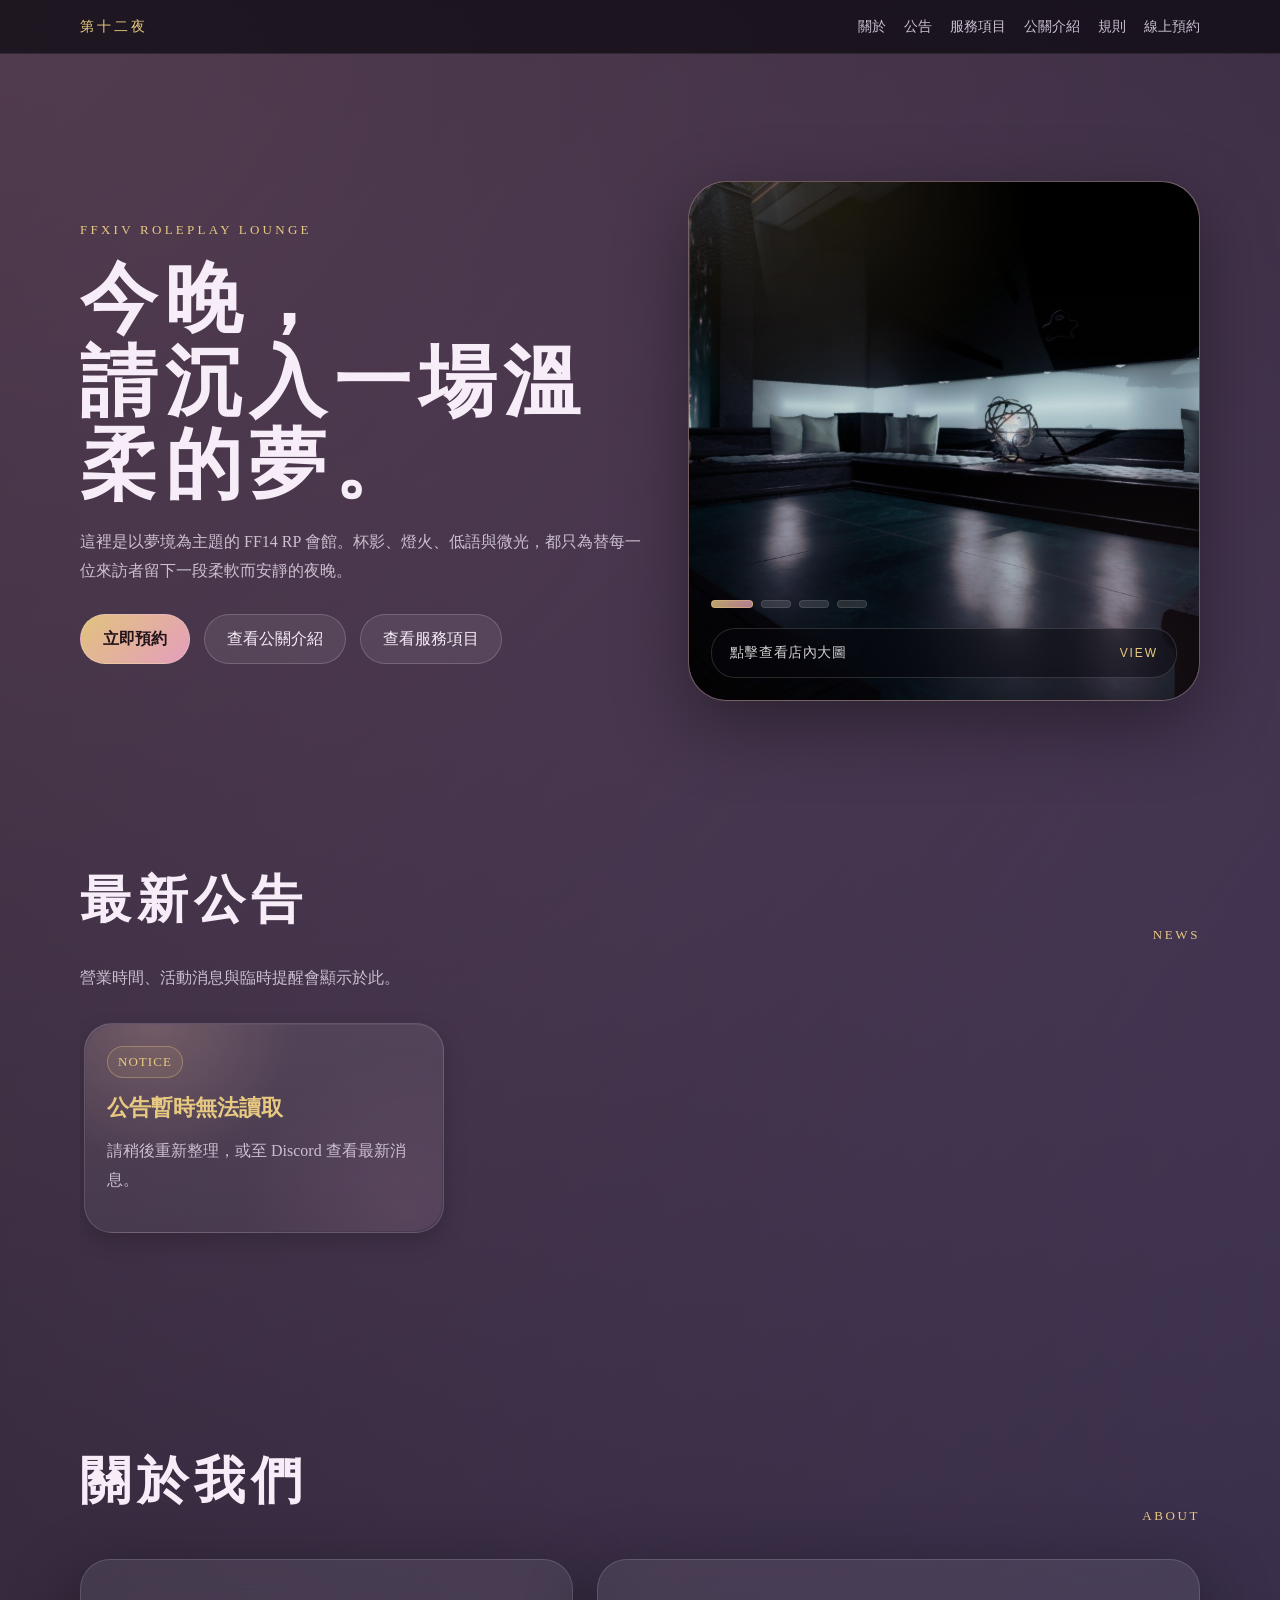
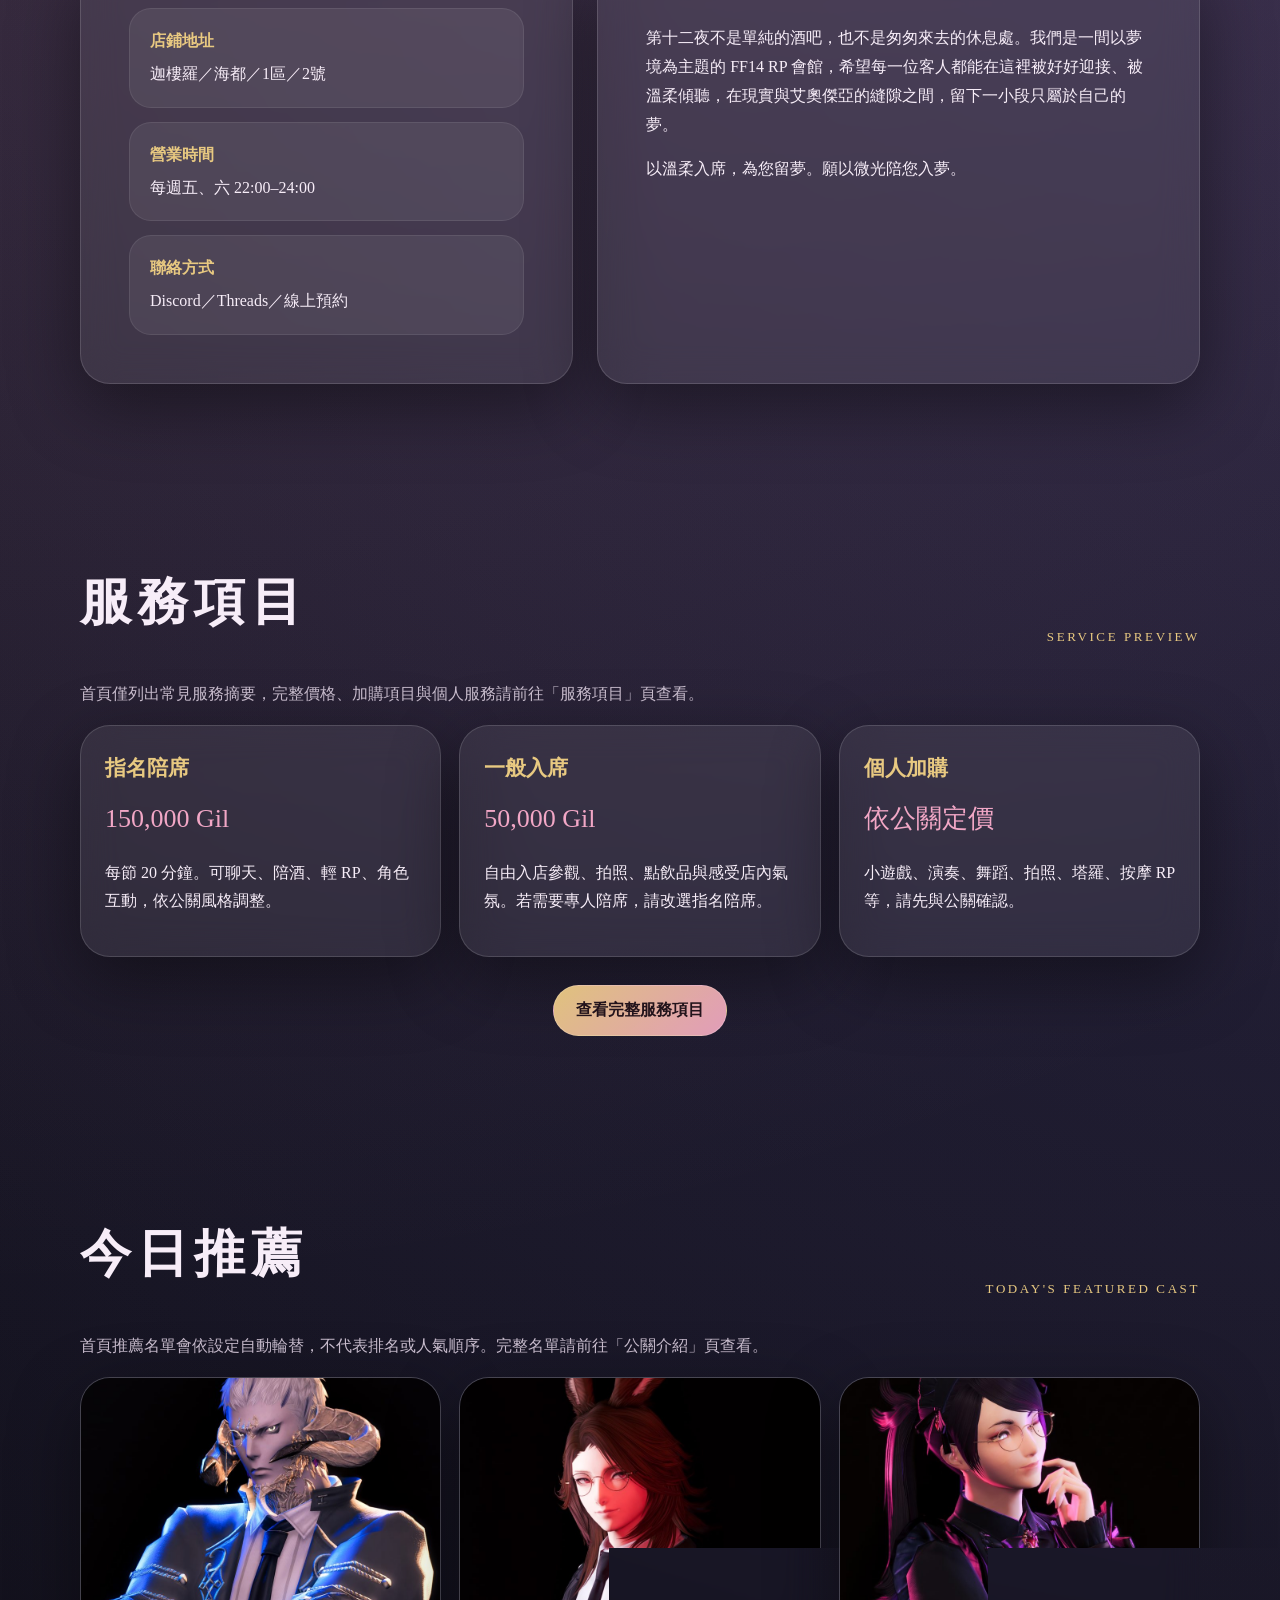
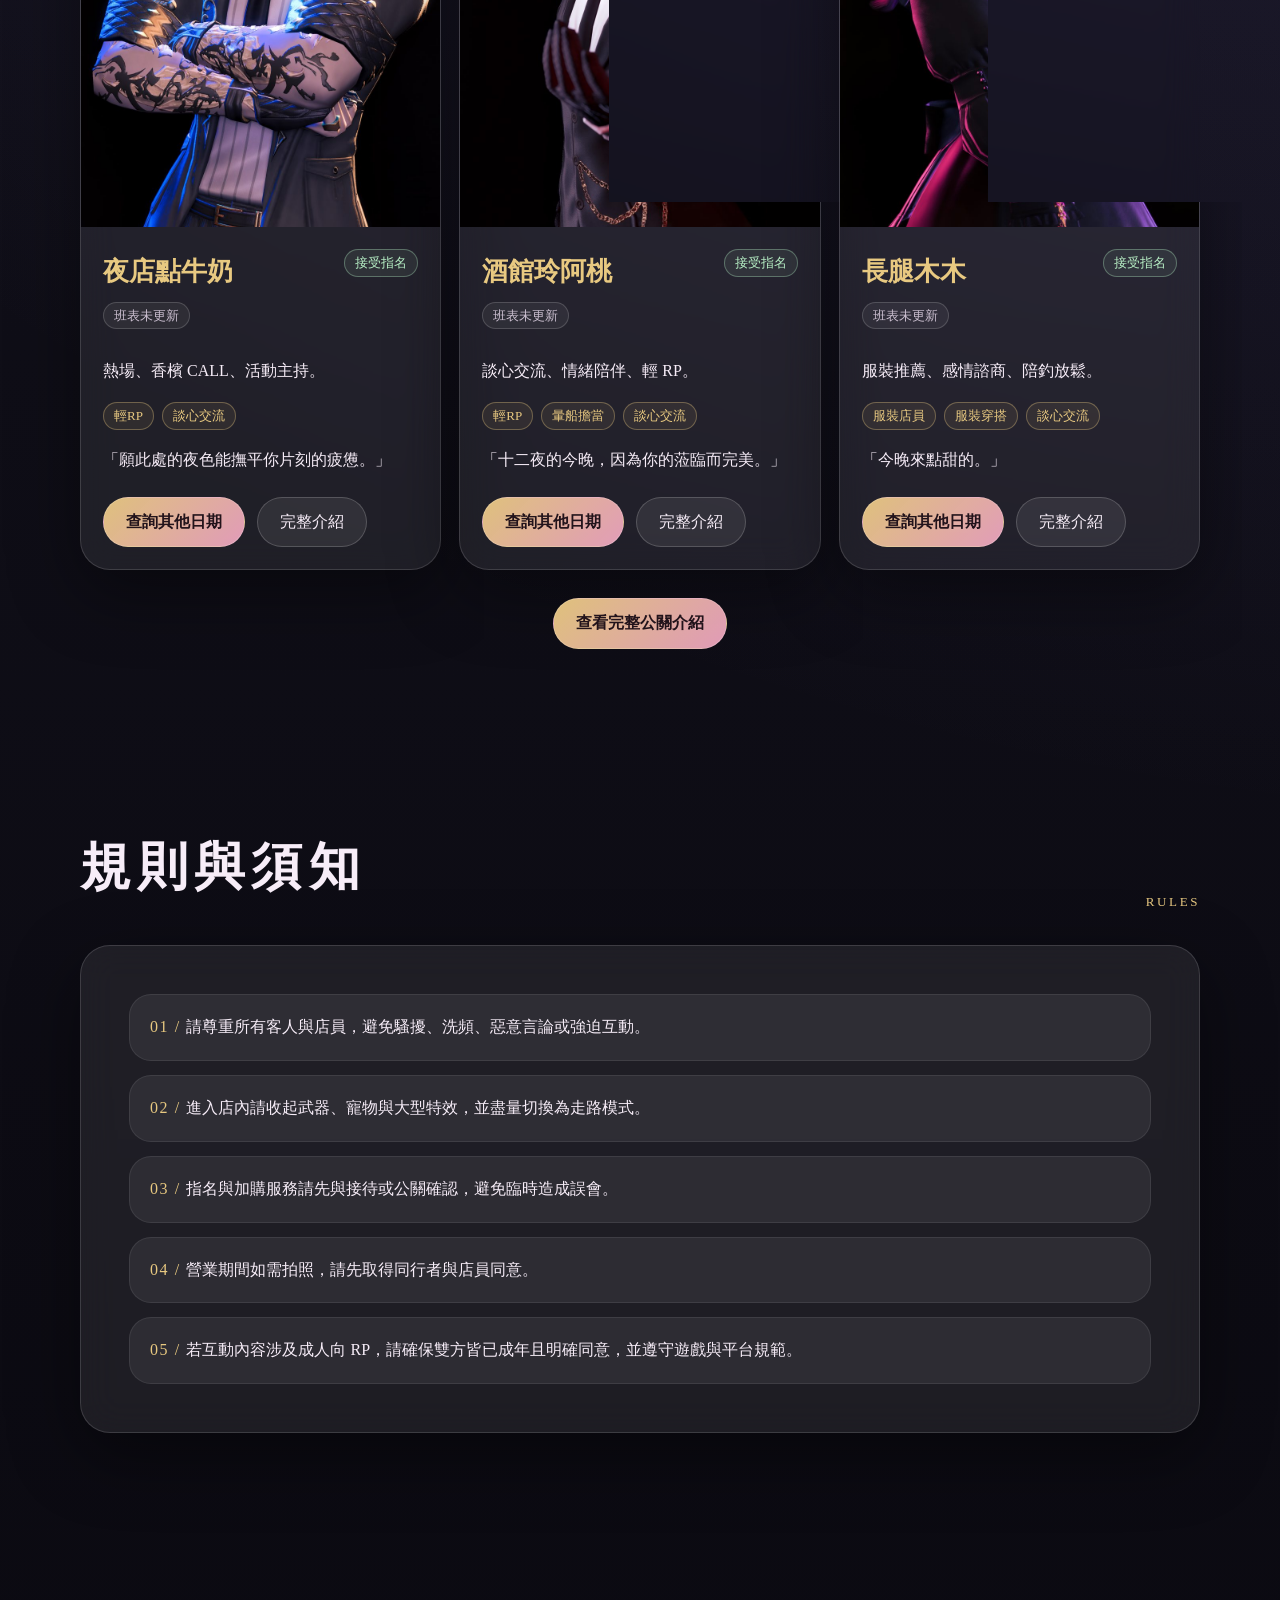
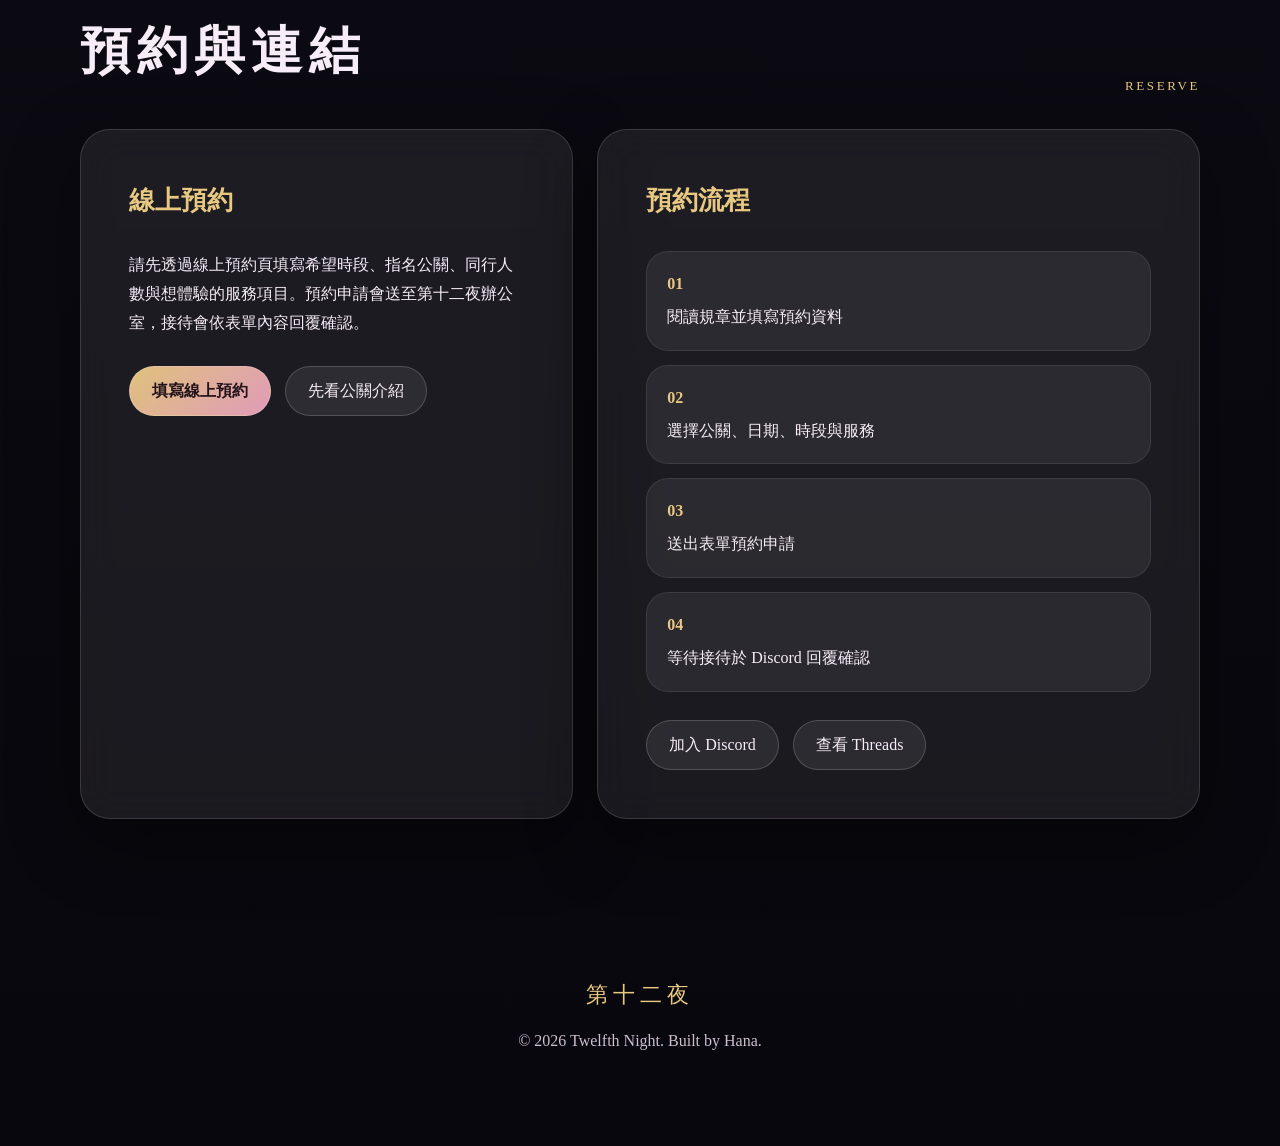
==== commit e4e0eeae: "Add files via upload" ====
--- a/index.html
+++ b/index.html
@@ -8,9 +8,7 @@
     <meta name="robots" content="index, follow" />
     <meta name="author" content="第十二夜 Twelfth Night" />
     <meta name="theme-color" content="#08070d" />
-
-    <!-- SEO 提醒：正式上線後，建議把下方網址改成你的 GitHub Pages 實際網址，例如 https://你的帳號.github.io/你的專案/ -->
-    <!-- <link rel="canonical" href="https://你的帳號.github.io/你的專案/" /> -->
+    <link rel="canonical" href="https://alan-tsao.github.io/Twelfth-Night/" />
 
     <!-- Social preview / Discord 分享預覽 -->
     <meta property="og:locale" content="zh_TW" />
@@ -18,13 +16,19 @@
     <meta property="og:site_name" content="第十二夜 Twelfth Night" />
     <meta property="og:title" content="第十二夜｜FF14 RP 夢境會館" />
     <meta property="og:description" content="以夢境為主題的 FF14 RP 會館，提供陪席聊天、香檳 CALL、小遊戲、演奏、拍照與線上預約服務。" />
-    <meta property="og:image" content="images/main-visual.jpg" />
-    <!-- <meta property="og:url" content="https://你的帳號.github.io/你的專案/" /> -->
+    <meta property="og:image" content="https://alan-tsao.github.io/Twelfth-Night/images/main-visual.jpg?v=2" />
+    <meta property="og:image:secure_url" content="https://alan-tsao.github.io/Twelfth-Night/images/main-visual.jpg?v=2" />
+    <meta property="og:image:type" content="image/jpeg" />
+    <meta property="og:image:width" content="1200" />
+    <meta property="og:image:height" content="630" />
+    <meta property="og:image:alt" content="第十二夜 FF14 RP 夢境會館店內照片" />
+    <meta property="og:url" content="https://alan-tsao.github.io/Twelfth-Night/" />
 
     <meta name="twitter:card" content="summary_large_image" />
     <meta name="twitter:title" content="第十二夜｜FF14 RP 夢境會館" />
     <meta name="twitter:description" content="今晚，請沉入一場溫柔的夢。第十二夜提供陪席聊天、香檳 CALL、小遊戲、演奏與線上預約。" />
-    <meta name="twitter:image" content="images/main-visual.jpg" />
+    <meta name="twitter:image" content="https://alan-tsao.github.io/Twelfth-Night/images/main-visual.jpg?v=2" />
+    <meta name="twitter:image:alt" content="第十二夜 FF14 RP 夢境會館店內照片" />
 
     <script type="application/ld+json">
     {
@@ -34,13 +38,16 @@
       "alternateName": "第十二夜",
       "inLanguage": "zh-Hant-TW",
       "description": "第十二夜是以夢境為主題的 FF14 RP 會館，提供陪席聊天、香檳 CALL、小遊戲、演奏、拍照與線上預約服務。",
+      "url": "https://alan-tsao.github.io/Twelfth-Night/",
+      "image": "https://alan-tsao.github.io/Twelfth-Night/images/main-visual.jpg",
       "publisher": {
         "@type": "Organization",
-        "name": "第十二夜 Twelfth Night"
+        "name": "第十二夜 Twelfth Night",
+        "url": "https://alan-tsao.github.io/Twelfth-Night/"
       }
     }
     </script>
-    <title>第十二夜｜Twelfth Night</title>
+    <title>第十二夜｜FF14 RP 夢境會館・線上預約｜Twelfth Night</title>
     <link rel="icon" href="images/favicon-32.png" type="image/png">
     <link rel="stylesheet" href="css/style.css" />
     <link rel="stylesheet" href="css/motion-effects.css">
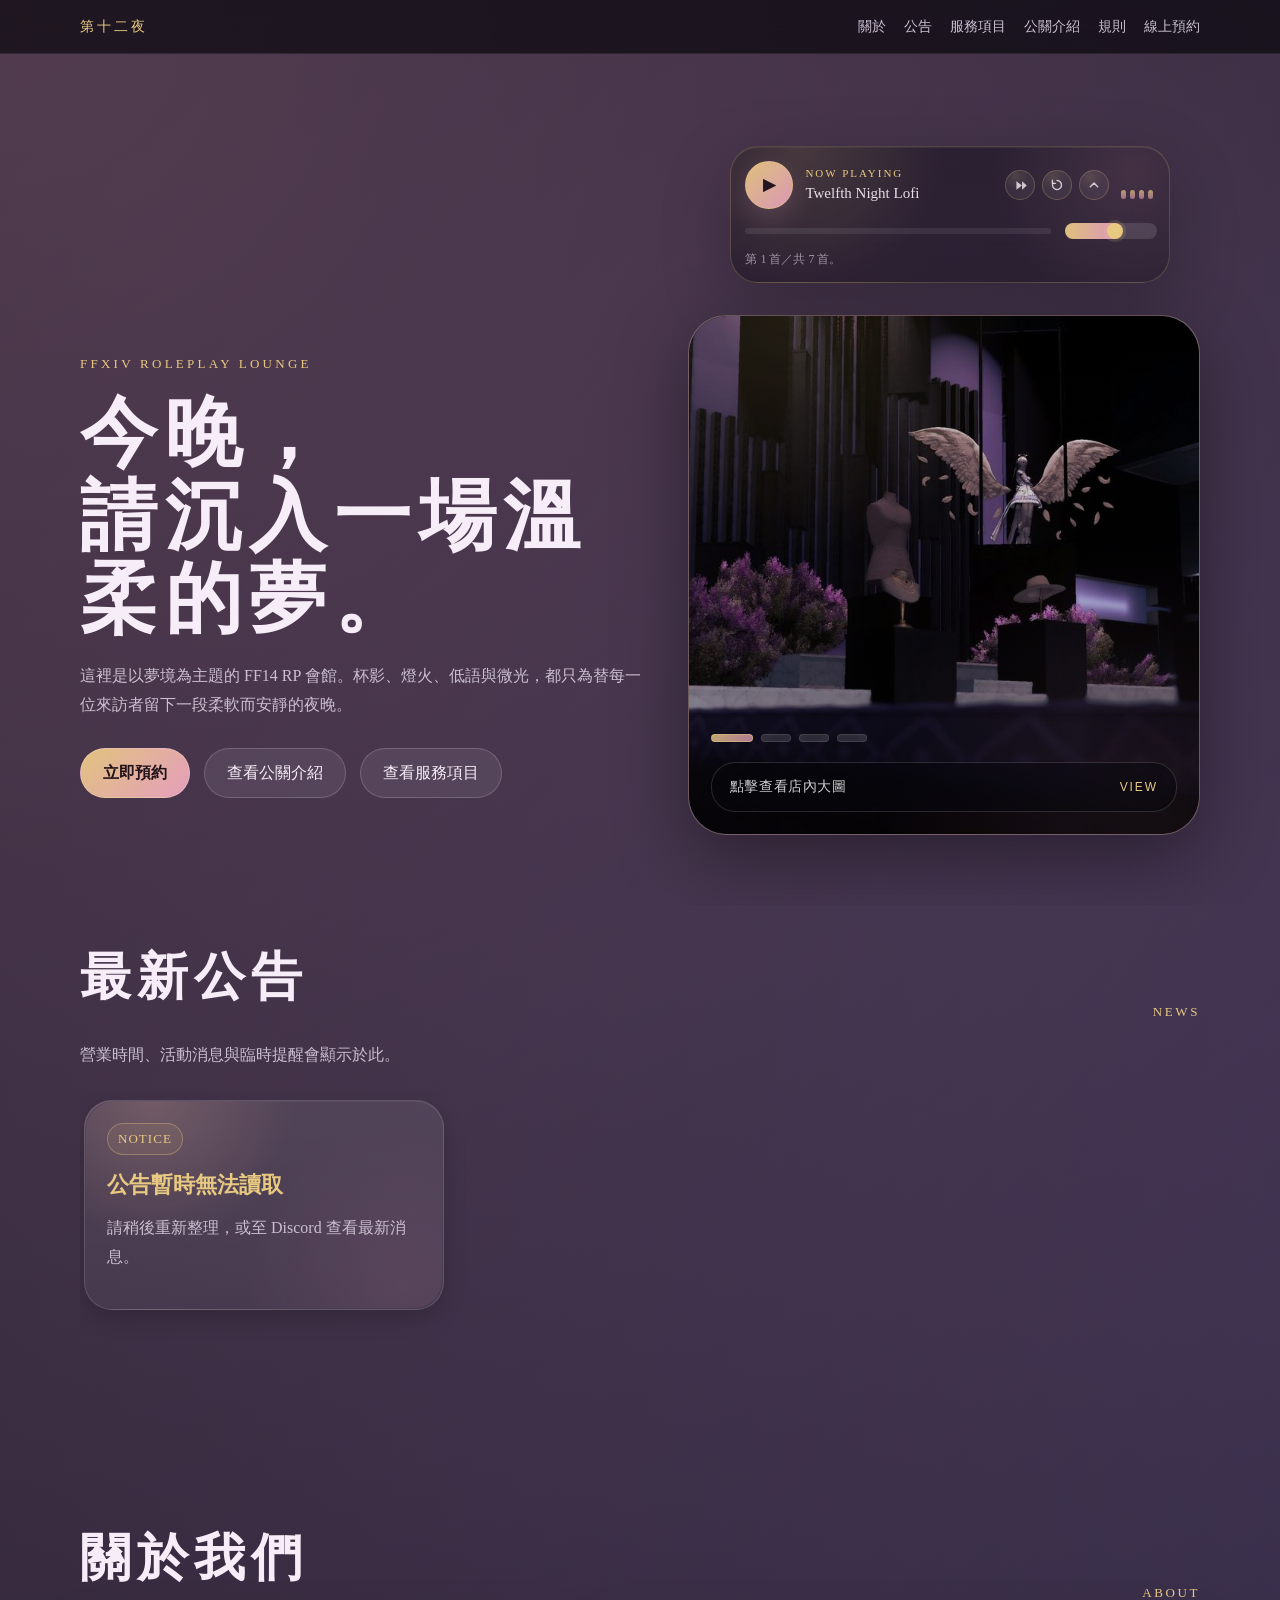
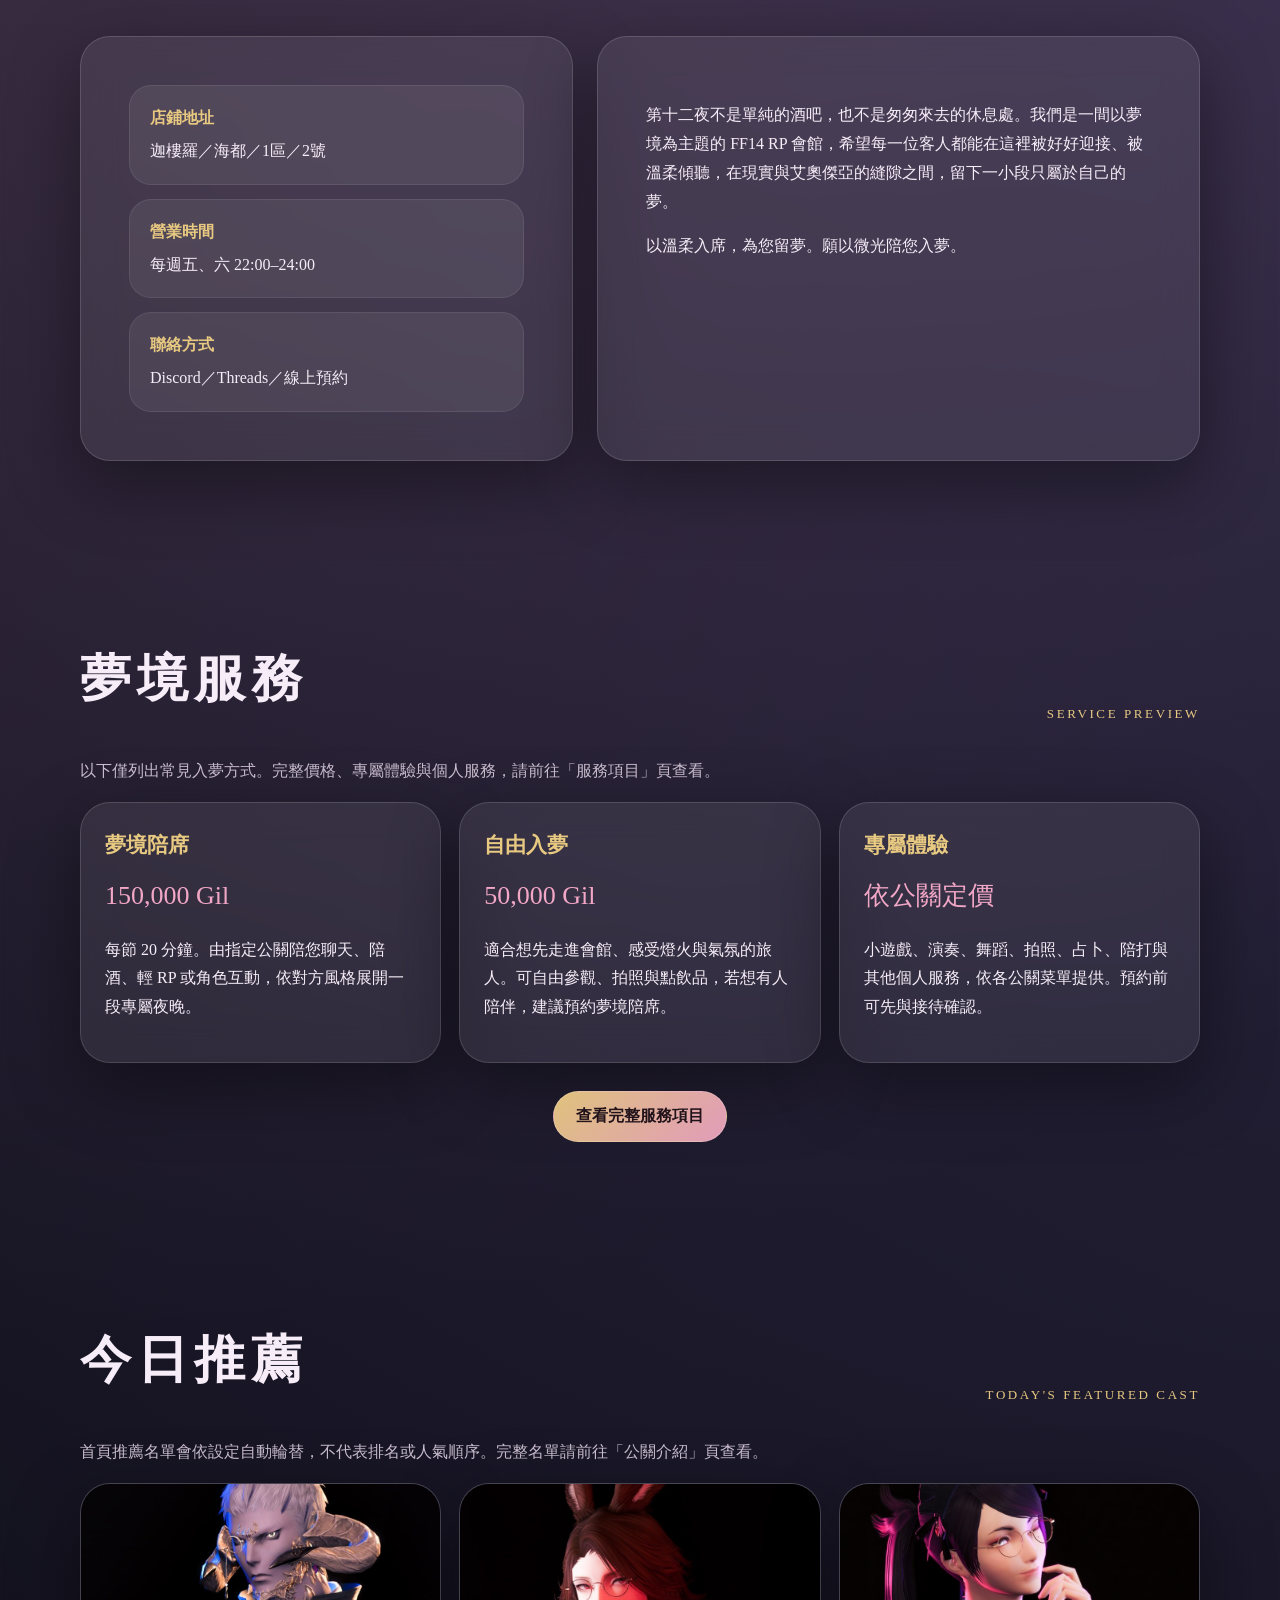
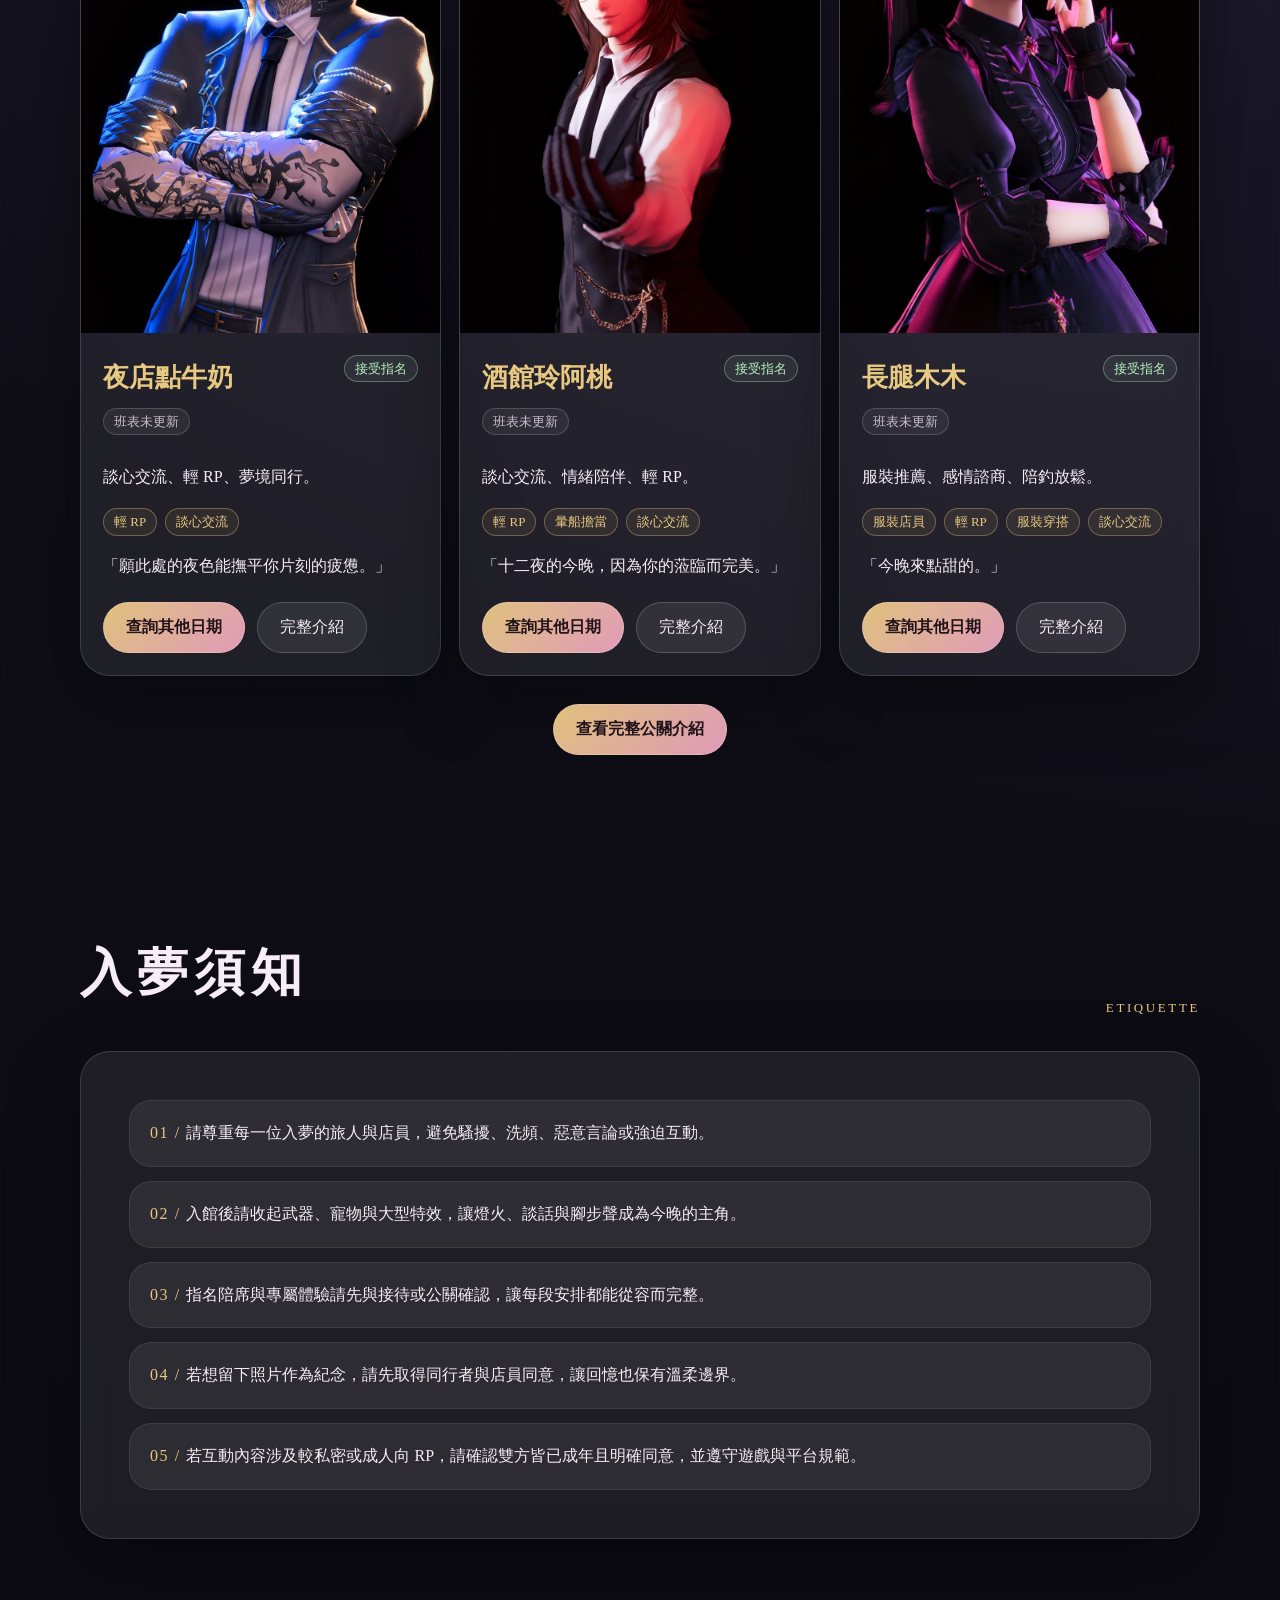
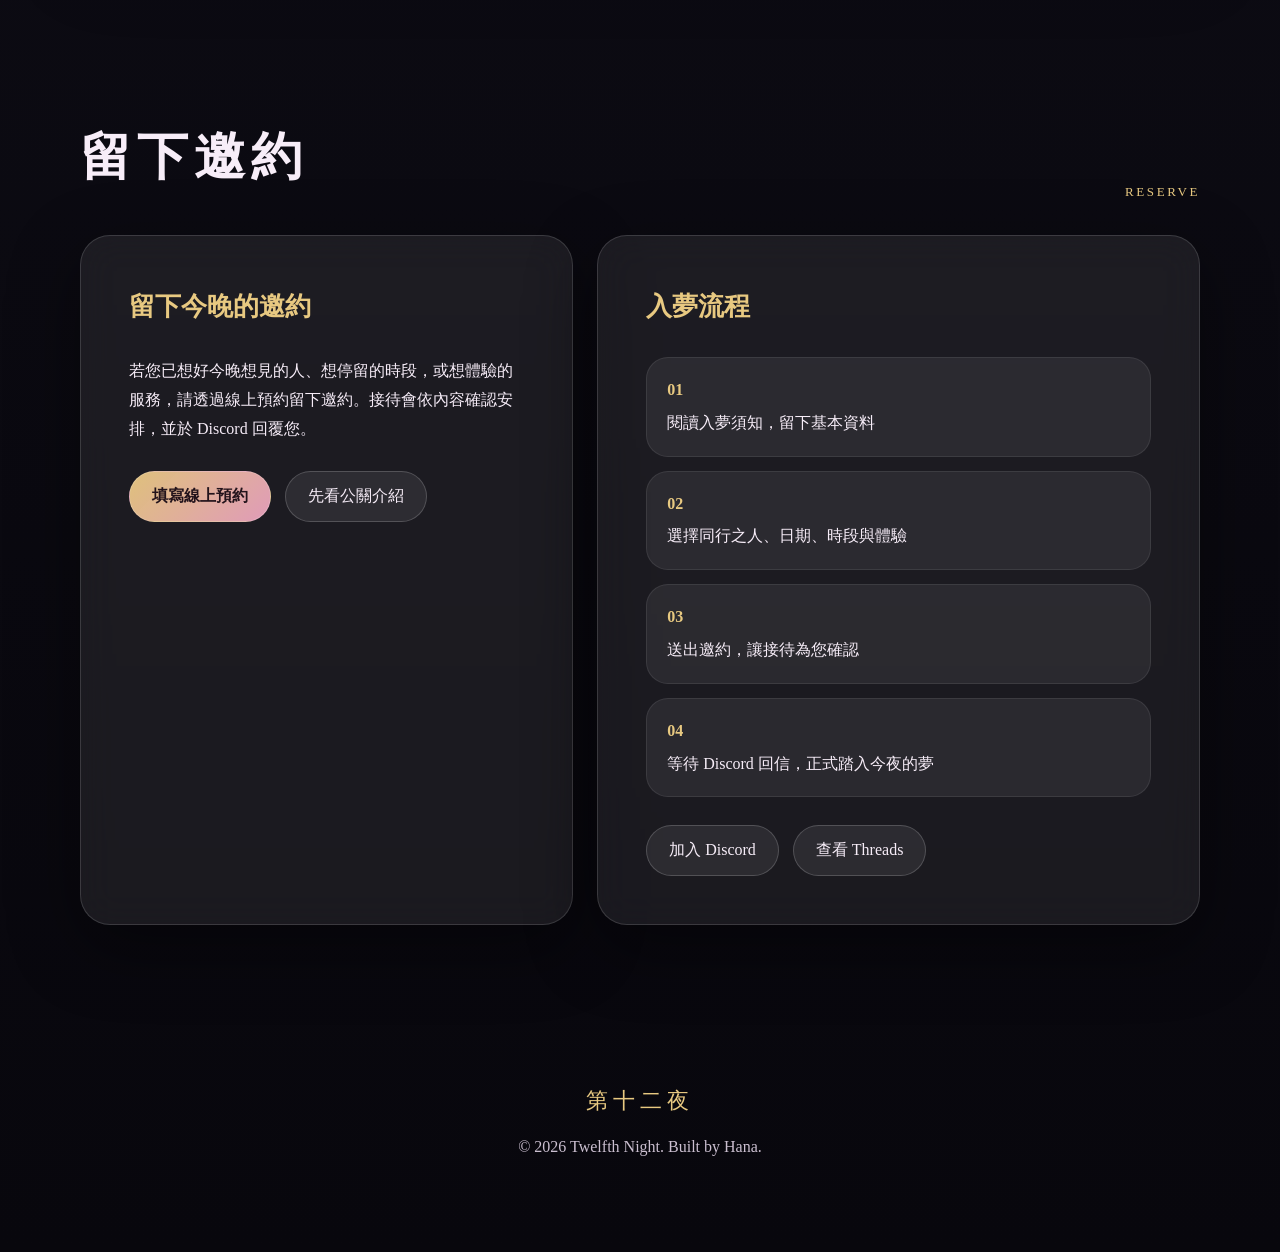
==== commit 419ab3fe: "Add files via upload" ====
--- a/index.html
+++ b/index.html
@@ -63,7 +63,7 @@
         </div>
     </nav>
     <header id="home" class="hero">
-        <div class="hero-card">
+<div class="hero-card">
             <div>
                 <div class="eyebrow">FFXIV ROLEPLAY LOUNGE</div>
                 <h1>今晚，<br />請沉入一場溫柔的夢。</h1>
@@ -113,25 +113,25 @@
     </section>
     <section id="service">
         <div class="section-title">
-            <h2>服務項目</h2>
+            <h2>夢境服務</h2>
             <div class="section-kicker">SERVICE PREVIEW</div>
         </div>
-        <p class="featured-note">首頁僅列出常見服務摘要，完整價格、加購項目與個人服務請前往「服務項目」頁查看。</p>
+        <p class="featured-note">以下僅列出常見入夢方式。完整價格、專屬體驗與個人服務，請前往「服務項目」頁查看。</p>
         <div class="cards">
             <article class="card">
-                <h3>指名陪席</h3>
+                <h3>夢境陪席</h3>
                 <div class="price">150,000 Gil</div>
-                <p>每節 20 分鐘。可聊天、陪酒、輕 RP、角色互動，依公關風格調整。</p>
+                <p>每節 20 分鐘。由指定公關陪您聊天、陪酒、輕 RP 或角色互動，依對方風格展開一段專屬夜晚。</p>
             </article>
             <article class="card">
-                <h3>一般入席</h3>
+                <h3>自由入夢</h3>
                 <div class="price">50,000 Gil</div>
-                <p>自由入店參觀、拍照、點飲品與感受店內氣氛。若需要專人陪席，請改選指名陪席。</p>
+                <p>適合想先走進會館、感受燈火與氣氛的旅人。可自由參觀、拍照與點飲品，若想有人陪伴，建議預約夢境陪席。</p>
             </article>
             <article class="card">
-                <h3>個人加購</h3>
+                <h3>專屬體驗</h3>
                 <div class="price">依公關定價</div>
-                <p>小遊戲、演奏、舞蹈、拍照、塔羅、按摩 RP 等，請先與公關確認。</p>
+                <p>小遊戲、演奏、舞蹈、拍照、占卜、陪打與其他個人服務，依各公關菜單提供。預約前可先與接待確認。</p>
             </article>
         </div>
         <div class="cta-row" style="justify-content:center"><a class="btn primary" href="service.html">查看完整服務項目</a>
@@ -148,36 +148,36 @@
     </section>
     <section id="rules">
         <div class="section-title">
-            <h2>規則與須知</h2>
-            <div class="section-kicker">RULES</div>
+            <h2>入夢須知</h2>
+            <div class="section-kicker">ETIQUETTE</div>
         </div>
         <div class="panel rules">
-            <div class="rule">請尊重所有客人與店員，避免騷擾、洗頻、惡意言論或強迫互動。</div>
-            <div class="rule">進入店內請收起武器、寵物與大型特效，並盡量切換為走路模式。</div>
-            <div class="rule">指名與加購服務請先與接待或公關確認，避免臨時造成誤會。</div>
-            <div class="rule">營業期間如需拍照，請先取得同行者與店員同意。</div>
-            <div class="rule">若互動內容涉及成人向 RP，請確保雙方皆已成年且明確同意，並遵守遊戲與平台規範。</div>
+            <div class="rule">請尊重每一位入夢的旅人與店員，避免騷擾、洗頻、惡意言論或強迫互動。</div>
+            <div class="rule">入館後請收起武器、寵物與大型特效，讓燈火、談話與腳步聲成為今晚的主角。</div>
+            <div class="rule">指名陪席與專屬體驗請先與接待或公關確認，讓每段安排都能從容而完整。</div>
+            <div class="rule">若想留下照片作為紀念，請先取得同行者與店員同意，讓回憶也保有溫柔邊界。</div>
+            <div class="rule">若互動內容涉及較私密或成人向 RP，請確認雙方皆已成年且明確同意，並遵守遊戲與平台規範。</div>
         </div>
     </section>
     <section id="reserve">
         <div class="section-title">
-            <h2>預約與連結</h2>
+            <h2>留下邀約</h2>
             <div class="section-kicker">RESERVE</div>
         </div>
         <div class="reserve-grid">
             <div class="panel">
-                <h3 style="margin-top:0;color:var(--gold);font-size:26px">線上預約</h3>
-                <p>請先透過線上預約頁填寫希望時段、指名公關、同行人數與想體驗的服務項目。預約申請會送至第十二夜辦公室，接待會依表單內容回覆確認。</p>
+                <h3 style="margin-top:0;color:var(--gold);font-size:26px">留下今晚的邀約</h3>
+                <p>若您已想好今晚想見的人、想停留的時段，或想體驗的服務，請透過線上預約留下邀約。接待會依內容確認安排，並於 Discord 回覆您。</p>
                 <div class="cta-row"><a class="btn primary" href="booking.html">填寫線上預約</a><a class="btn"
                         href="cast.html">先看公關介紹</a></div>
             </div>
             <div class="panel">
-                <h3 style="margin-top:0;color:var(--gold);font-size:26px">預約流程</h3>
+                <h3 style="margin-top:0;color:var(--gold);font-size:26px">入夢流程</h3>
                 <div class="flow-list">
-                    <div class="flow-item"><strong>01</strong>閱讀規章並填寫預約資料</div>
-                    <div class="flow-item"><strong>02</strong>選擇公關、日期、時段與服務</div>
-                    <div class="flow-item"><strong>03</strong>送出表單預約申請</div>
-                    <div class="flow-item"><strong>04</strong>等待接待於 Discord 回覆確認</div>
+                    <div class="flow-item"><strong>01</strong>閱讀入夢須知，留下基本資料</div>
+                    <div class="flow-item"><strong>02</strong>選擇同行之人、日期、時段與體驗</div>
+                    <div class="flow-item"><strong>03</strong>送出邀約，讓接待為您確認</div>
+                    <div class="flow-item"><strong>04</strong>等待 Discord 回信，正式踏入今夜的夢</div>
                 </div>
                 <div class="cta-row"><a class="btn" href="https://discord.gg/invite/vMp8d3zMV8" target="_blank" rel="noopener">加入
                         Discord</a><a class="btn" href="https://www.threads.com/@maotu.tutu" target="_blank" rel="noopener">查看
@@ -194,6 +194,8 @@
     <script src="js/announcements.js"></script>
     <script src="js/scroll-reveal.js"></script>
     <script src="js/hero-visual.js"></script>
+    <script src="js/lofi-playlist.js"></script>
+    <script src="js/lofi-player.js"></script>
 </body>
 
 </html>
--- a/css/style.css
+++ b/css/style.css
@@ -848,3 +848,1129 @@
   }
 }
 
+/* =========================================================
+   Cast grouped filter toolbar
+   公關介紹頁：快速篩選改成「狀態篩選 / 服務特色」兩層分類
+   ========================================================= */
+.cast-filter-toolbar {
+  align-items: stretch;
+  gap: 18px;
+}
+
+.cast-filter-toolbar .filter-panel {
+  flex: 1 1 680px;
+  display: grid;
+  gap: 14px;
+  padding: 18px;
+  border: 1px solid rgba(255, 255, 255, 0.10);
+  border-radius: 28px;
+  background:
+    radial-gradient(circle at 12% 0%, rgba(232, 201, 129, 0.11), transparent 34%),
+    rgba(255, 255, 255, 0.055);
+  box-shadow: 0 18px 54px rgba(0, 0, 0, 0.18);
+}
+
+.cast-filter-toolbar .filter-group {
+  display: grid;
+  grid-template-columns: 92px minmax(0, 1fr);
+  gap: 12px;
+  align-items: start;
+}
+
+.cast-filter-toolbar .filter-group-title {
+  min-height: 42px;
+  display: inline-flex;
+  align-items: center;
+  color: var(--gold);
+  font-size: 13px;
+  letter-spacing: 0.14em;
+  white-space: nowrap;
+}
+
+.cast-filter-toolbar .filters {
+  display: flex;
+  flex-wrap: wrap;
+  gap: 10px;
+}
+
+.cast-filter-toolbar .filter-btn {
+  min-height: 40px;
+  padding: 8px 16px;
+}
+
+.cast-filter-toolbar .status-filter {
+  border-color: rgba(232, 201, 129, 0.28);
+  background:
+    linear-gradient(135deg, rgba(232, 201, 129, 0.10), rgba(255, 255, 255, 0.055));
+}
+
+.cast-filter-toolbar .status-filter.active,
+.cast-filter-toolbar .status-filter:hover {
+  border-color: rgba(232, 201, 129, 0.70);
+  background: rgba(232, 201, 129, 0.16);
+  color: var(--gold);
+}
+
+.cast-filter-toolbar .filter-group-service .filter-btn {
+  border-color: rgba(242, 167, 198, 0.18);
+}
+
+.cast-filter-toolbar .filter-group-service .filter-btn.active,
+.cast-filter-toolbar .filter-group-service .filter-btn:hover {
+  border-color: rgba(242, 167, 198, 0.55);
+  background: rgba(242, 167, 198, 0.12);
+  color: #ffd8e8;
+}
+
+.cast-filter-toolbar .search-box {
+  flex: 0 1 340px;
+  align-self: start;
+}
+
+.cast-filter-toolbar .search-box input {
+  min-height: 50px;
+}
+
+@media (max-width: 900px) {
+  .cast-filter-toolbar {
+    gap: 14px;
+  }
+
+  .cast-filter-toolbar .filter-panel {
+    flex-basis: 100%;
+    padding: 16px;
+  }
+
+  .cast-filter-toolbar .filter-group {
+    grid-template-columns: 1fr;
+    gap: 8px;
+  }
+
+  .cast-filter-toolbar .filter-group-title {
+    min-height: 0;
+    padding-left: 2px;
+  }
+
+  .cast-filter-toolbar .filters {
+    flex-wrap: nowrap;
+    overflow-x: auto;
+    padding-bottom: 4px;
+    scroll-snap-type: x mandatory;
+  }
+
+  .cast-filter-toolbar .filter-btn {
+    flex: 0 0 auto;
+    scroll-snap-align: start;
+  }
+
+  .cast-filter-toolbar .filters::-webkit-scrollbar {
+    height: 6px;
+  }
+
+  .cast-filter-toolbar .filters::-webkit-scrollbar-track {
+    background: rgba(255, 255, 255, 0.04);
+    border-radius: 999px;
+  }
+
+  .cast-filter-toolbar .filters::-webkit-scrollbar-thumb {
+    background: rgba(232, 201, 129, 0.28);
+    border-radius: 999px;
+  }
+}
+
+/* =========================================================
+   Cast special service filter
+   將少數服務合併為「特殊服務」後的按鈕視覺
+   ========================================================= */
+.cast-filter-toolbar .special-filter {
+  border-color: rgba(155, 135, 245, 0.34);
+  background:
+    linear-gradient(135deg, rgba(155, 135, 245, 0.12), rgba(242, 167, 198, 0.07));
+}
+
+.cast-filter-toolbar .special-filter.active,
+.cast-filter-toolbar .special-filter:hover {
+  border-color: rgba(155, 135, 245, 0.62);
+  background:
+    linear-gradient(135deg, rgba(155, 135, 245, 0.18), rgba(242, 167, 198, 0.12));
+  color: #eee4ff;
+}
+
+/* =========================================================
+   Cast tag collapse
+   公關卡片標籤：預設只顯示前三個，其餘用 +N 收起
+   ========================================================= */
+.cast-card-profile .tag-row {
+  align-items: center;
+}
+
+.cast-card-profile .tag-hidden {
+  display: none;
+}
+
+.cast-card-profile .tag-row.expanded .tag-hidden {
+  display: inline-flex;
+}
+
+.cast-card-profile .tag-more {
+  appearance: none;
+  cursor: pointer;
+  font: inherit;
+  color: rgba(247, 237, 248, 0.72);
+  border-color: rgba(255, 255, 255, 0.18);
+  background: rgba(255, 255, 255, 0.06);
+}
+
+.cast-card-profile .tag-more:hover,
+.cast-card-profile .tag-row.expanded .tag-more {
+  color: var(--gold);
+  border-color: rgba(232, 201, 129, 0.48);
+  background: rgba(232, 201, 129, 0.10);
+}
+
+/* =========================================================
+   Booking custom date picker
+   預約頁美化日曆：取代瀏覽器原生 date picker
+   ========================================================= */
+.tn-date-picker {
+  position: relative;
+  width: 100%;
+  isolation: isolate;
+  z-index: 1;
+}
+
+.tn-date-picker.open {
+  z-index: 460;
+}
+
+.tn-date-value {
+  display: flex;
+  align-items: center;
+  justify-content: space-between;
+  gap: 12px;
+  width: 100%;
+  height: 48px;
+  min-height: 48px;
+  border: 1px solid rgba(255, 255, 255, 0.14);
+  border-radius: 18px;
+  padding: 0 16px;
+  background:
+    radial-gradient(circle at 10% 0%, rgba(232, 201, 129, 0.08), transparent 42%),
+    rgba(255, 255, 255, 0.08);
+  color: var(--text);
+  font: inherit;
+  text-align: left;
+  cursor: pointer;
+  outline: none;
+  transition:
+    border-color 0.18s ease,
+    background 0.18s ease,
+    box-shadow 0.18s ease;
+}
+
+.tn-date-value:hover {
+  border-color: rgba(232, 201, 129, 0.38);
+  background:
+    radial-gradient(circle at 10% 0%, rgba(232, 201, 129, 0.12), transparent 42%),
+    rgba(255, 255, 255, 0.095);
+}
+
+.tn-date-value:focus-visible {
+  border-color: rgba(232, 201, 129, 0.68);
+  box-shadow: 0 0 0 4px rgba(232, 201, 129, 0.10);
+}
+
+.tn-date-value::after {
+  content: "▾";
+  display: inline-grid;
+  place-items: center;
+  width: 24px;
+  height: 24px;
+  flex: 0 0 auto;
+  border-radius: 999px;
+  color: var(--gold);
+  background: rgba(232, 201, 129, 0.08);
+  font-size: 13px;
+  line-height: 1;
+  transition: transform 0.18s ease, background 0.18s ease;
+}
+
+.tn-date-picker.open .tn-date-value {
+  border-color: rgba(232, 201, 129, 0.74);
+  background:
+    radial-gradient(circle at 10% 0%, rgba(232, 201, 129, 0.16), transparent 42%),
+    rgba(232, 201, 129, 0.08);
+  box-shadow:
+    0 0 0 4px rgba(232, 201, 129, 0.08),
+    0 18px 46px rgba(0, 0, 0, 0.24);
+}
+
+.tn-date-picker.open .tn-date-value::after {
+  transform: rotate(180deg);
+  background: rgba(232, 201, 129, 0.15);
+}
+
+.tn-date-placeholder {
+  color: rgba(247, 237, 248, 0.44);
+}
+
+.tn-date-panel {
+  position: absolute;
+  z-index: 461;
+  inset: calc(100% + 10px) 0 auto 0;
+  display: none;
+  padding: 14px;
+  border: 1px solid rgba(232, 201, 129, 0.32);
+  border-radius: 22px;
+  background:
+    radial-gradient(circle at 10% 0%, rgba(242, 167, 198, 0.12), transparent 38%),
+    linear-gradient(180deg, rgba(33, 29, 43, 0.98), rgba(17, 15, 24, 0.98));
+  box-shadow:
+    0 26px 70px rgba(0, 0, 0, 0.50),
+    inset 0 1px 0 rgba(255, 255, 255, 0.06);
+  backdrop-filter: blur(18px);
+}
+
+.tn-date-picker.open .tn-date-panel {
+  display: block;
+  animation: tnSelectMenuIn 0.16s ease both;
+}
+
+.tn-date-header {
+  display: flex;
+  align-items: center;
+  justify-content: space-between;
+  gap: 12px;
+  margin-bottom: 10px;
+}
+
+.tn-date-title {
+  color: var(--gold);
+  font-weight: 700;
+  letter-spacing: 0.08em;
+}
+
+.tn-date-nav,
+.tn-date-action,
+.tn-date-day {
+  appearance: none;
+  border: 0;
+  font: inherit;
+  cursor: pointer;
+}
+
+.tn-date-nav {
+  width: 36px;
+  height: 34px;
+  border-radius: 999px;
+  color: var(--text);
+  background: rgba(255, 255, 255, 0.07);
+  border: 1px solid rgba(255, 255, 255, 0.10);
+}
+
+.tn-date-nav:hover {
+  color: var(--gold);
+  border-color: rgba(232, 201, 129, 0.42);
+  background: rgba(232, 201, 129, 0.10);
+}
+
+.tn-date-weekdays,
+.tn-date-grid {
+  display: grid;
+  grid-template-columns: repeat(7, 1fr);
+  gap: 6px;
+}
+
+.tn-date-weekdays {
+  margin-bottom: 6px;
+  color: rgba(232, 201, 129, 0.86);
+  font-size: 12px;
+  text-align: center;
+}
+
+.tn-date-day {
+  min-width: 0;
+  height: 36px;
+  border-radius: 12px;
+  color: rgba(247, 237, 248, 0.84);
+  background: transparent;
+  border: 1px solid transparent;
+}
+
+.tn-date-day.outside {
+  color: rgba(203, 191, 208, 0.40);
+}
+
+.tn-date-day.today {
+  border-color: rgba(242, 167, 198, 0.50);
+  color: #ffd8e8;
+}
+
+.tn-date-day.selected,
+.tn-date-day:hover {
+  color: #22131b;
+  border-color: rgba(232, 201, 129, 0.74);
+  background: linear-gradient(135deg, rgba(232, 201, 129, 0.98), rgba(242, 167, 198, 0.90));
+}
+
+.tn-date-actions {
+  display: flex;
+  justify-content: space-between;
+  gap: 10px;
+  margin-top: 12px;
+  padding-top: 12px;
+  border-top: 1px solid rgba(255, 255, 255, 0.08);
+}
+
+.tn-date-action {
+  padding: 6px 12px;
+  border-radius: 999px;
+  color: var(--gold);
+  background: rgba(232, 201, 129, 0.08);
+  border: 1px solid rgba(232, 201, 129, 0.18);
+}
+
+.tn-date-action:hover {
+  border-color: rgba(232, 201, 129, 0.48);
+  background: rgba(232, 201, 129, 0.13);
+}
+
+.booking-panel,
+.inquiry-panel,
+.booking-panel .form-step,
+.booking-panel .form-step.active,
+.booking-panel .form-grid,
+.inquiry-panel .form-grid,
+.booking-panel .field,
+.inquiry-panel .field {
+  overflow: visible;
+}
+
+.booking-panel:has(.tn-date-picker.open) .button-row,
+.inquiry-panel:has(.tn-date-picker.open) .button-row {
+  z-index: 0;
+}
+
+@media (max-width: 680px) {
+  .tn-date-panel {
+    width: min(340px, 92vw);
+  }
+
+  .tn-date-day {
+    height: 38px;
+  }
+}
+
+/* =========================================================
+   Home Lofi Player refined playlist
+   多首播放、精簡控制、桌機可拖曳、窄螢幕不遮主視覺
+   ========================================================= */
+.hero {
+  position: relative;
+  overflow: hidden;
+}
+
+.lofi-player {
+  width: min(330px, calc(100% - 40px));
+  padding: 14px;
+  border: 1px solid rgba(232, 201, 129, 0.22);
+  border-radius: 28px;
+  background:
+    radial-gradient(circle at 16% 0%, rgba(232, 201, 129, 0.14), transparent 36%),
+    radial-gradient(circle at 92% 18%, rgba(242, 167, 198, 0.13), transparent 34%),
+    rgba(18, 14, 27, 0.50);
+  box-shadow:
+    0 22px 70px rgba(0, 0, 0, 0.24),
+    inset 0 1px 0 rgba(255, 255, 255, 0.06);
+  backdrop-filter: blur(18px);
+  color: var(--text);
+}
+
+.lofi-player-main {
+  display: grid;
+  grid-template-columns: 48px minmax(0, 1fr) auto 34px;
+  align-items: center;
+  gap: 12px;
+}
+
+.lofi-toggle {
+  width: 48px;
+  height: 48px;
+  display: grid;
+  place-items: center;
+  border: 1px solid rgba(232, 201, 129, 0.38);
+  border-radius: 999px;
+  background:
+    linear-gradient(135deg, rgba(232, 201, 129, 0.94), rgba(242, 167, 198, 0.88));
+  color: #231521;
+  font: inherit;
+  font-weight: 700;
+  cursor: pointer;
+  box-shadow: 0 10px 28px rgba(242, 167, 198, 0.18);
+  transition: transform 0.18s ease, box-shadow 0.18s ease;
+}
+
+.lofi-toggle:hover {
+  transform: translateY(-1px);
+  box-shadow: 0 14px 34px rgba(242, 167, 198, 0.26);
+}
+
+.lofi-icon-pause {
+  display: none;
+}
+
+.lofi-player.is-playing .lofi-icon-play {
+  display: none;
+}
+
+.lofi-player.is-playing .lofi-icon-pause {
+  display: inline;
+}
+
+.lofi-info {
+  min-width: 0;
+}
+
+.lofi-kicker {
+  color: var(--gold);
+  font-size: 11px;
+  letter-spacing: 0.18em;
+  line-height: 1.2;
+}
+
+.lofi-title {
+  margin-top: 3px;
+  color: rgba(247, 237, 248, 0.92);
+  font-size: 15px;
+  line-height: 1.4;
+  white-space: nowrap;
+  overflow: hidden;
+  text-overflow: ellipsis;
+}
+
+.lofi-actions {
+  display: inline-flex;
+  gap: 6px;
+  align-items: center;
+  justify-content: flex-end;
+}
+
+.lofi-mini-btn {
+  width: 28px;
+  height: 28px;
+  display: grid;
+  place-items: center;
+  border: 1px solid rgba(255, 255, 255, 0.13);
+  border-radius: 999px;
+  background: rgba(255, 255, 255, 0.055);
+  color: rgba(247, 237, 248, 0.72);
+  font: inherit;
+  font-size: 17px;
+  line-height: 1;
+  cursor: pointer;
+  transition: border-color 0.16s ease, color 0.16s ease, background 0.16s ease, transform 0.16s ease;
+}
+
+.lofi-mini-btn:hover {
+  color: var(--gold);
+  border-color: rgba(232, 201, 129, 0.42);
+  background: rgba(232, 201, 129, 0.10);
+  transform: translateY(-1px);
+}
+
+.lofi-bars {
+  display: flex;
+  align-items: end;
+  gap: 4px;
+  width: 34px;
+  height: 28px;
+  opacity: 0.75;
+}
+
+.lofi-bars span {
+  width: 5px;
+  height: 9px;
+  border-radius: 999px;
+  background: linear-gradient(180deg, rgba(232, 201, 129, 0.95), rgba(242, 167, 198, 0.72));
+  transform-origin: bottom;
+  animation: lofiBar 0.92s ease-in-out infinite;
+  animation-play-state: paused;
+}
+
+.lofi-bars span:nth-child(2) { animation-delay: 0.14s; }
+.lofi-bars span:nth-child(3) { animation-delay: 0.28s; }
+.lofi-bars span:nth-child(4) { animation-delay: 0.42s; }
+
+.lofi-player.is-playing .lofi-bars span {
+  animation-play-state: running;
+}
+
+@keyframes lofiBar {
+  0%, 100% { transform: scaleY(0.42); }
+  50% { transform: scaleY(1.45); }
+}
+
+.lofi-controls {
+  display: grid;
+  grid-template-columns: minmax(0, 1fr) 92px;
+  gap: 12px;
+  align-items: center;
+  margin-top: 12px;
+}
+
+.lofi-progress {
+  height: 6px;
+  overflow: hidden;
+  border-radius: 999px;
+  background: rgba(255, 255, 255, 0.08);
+}
+
+.lofi-progress span {
+  display: block;
+  width: 0%;
+  height: 100%;
+  border-radius: inherit;
+  background: linear-gradient(90deg, rgba(232, 201, 129, 0.95), rgba(242, 167, 198, 0.88));
+}
+
+.lofi-volume {
+  width: 92px;
+  height: 16px;
+  padding: 0;
+  border: 0;
+  border-radius: 999px;
+  background:
+    linear-gradient(90deg,
+      rgba(232, 201, 129, 0.95) 0%,
+      rgba(242, 167, 198, 0.88) var(--volume-pct, 55%),
+      rgba(255, 255, 255, 0.12) var(--volume-pct, 55%),
+      rgba(255, 255, 255, 0.12) 100%);
+  cursor: pointer;
+  appearance: none;
+  -webkit-appearance: none;
+}
+
+.lofi-volume::-webkit-slider-runnable-track {
+  width: 100%;
+  height: 6px;
+  border-radius: 999px;
+  background: transparent;
+}
+
+.lofi-volume::-webkit-slider-thumb {
+  width: 16px;
+  height: 16px;
+  margin-top: -5px;
+  border: 0;
+  border-radius: 999px;
+  background: var(--gold);
+  box-shadow: 0 0 0 3px rgba(232, 201, 129, 0.14);
+  appearance: none;
+  -webkit-appearance: none;
+}
+
+.lofi-volume::-moz-range-track {
+  height: 6px;
+  border-radius: 999px;
+  background: transparent;
+}
+
+.lofi-volume::-moz-range-thumb {
+  width: 16px;
+  height: 16px;
+  border: 0;
+  border-radius: 999px;
+  background: var(--gold);
+  box-shadow: 0 0 0 3px rgba(232, 201, 129, 0.14);
+}
+
+.lofi-note {
+  margin-top: 9px;
+  color: rgba(203, 191, 208, 0.72);
+  font-size: 12px;
+  line-height: 1.5;
+}
+
+.lofi-player.is-error .lofi-note {
+  color: var(--danger);
+}
+
+@media (min-width: 1701px) {
+  .lofi-player {
+    position: absolute;
+    top: clamp(58px, 7vh, 86px);
+    right: clamp(12px, 3vw, 52px);
+  }
+
+  .lofi-player.is-custom-position {
+    position: fixed;
+    right: auto;
+    z-index: 80;
+  }
+
+  .lofi-player-main {
+    cursor: grab;
+  }
+
+  .lofi-player.is-dragging .lofi-player-main {
+    cursor: grabbing;
+  }
+}
+
+@media (max-width: 1700px) {
+  .hero {
+    display: flex;
+    flex-direction: column;
+    justify-content: center;
+    align-items: center;
+    gap: 28px;
+    padding-top: 92px;
+  }
+
+  .lofi-player {
+    position: relative !important;
+    top: auto !important;
+    right: auto !important;
+    left: auto !important;
+    width: min(380px, calc(100% - 40px));
+    margin: 0 clamp(20px, 7vw, 96px) 4px auto;
+    align-self: stretch;
+    transform: none !important;
+  }
+
+  .lofi-player.is-custom-position {
+    position: relative !important;
+  }
+
+  .hero-card {
+    width: min(1120px, 100%);
+  }
+
+  .lofi-player-main {
+    cursor: default;
+  }
+}
+
+@media (max-width: 980px) {
+  .hero {
+    padding-top: 112px;
+    gap: 24px;
+  }
+
+  .lofi-player {
+    width: min(420px, 100%);
+    margin: 0 auto;
+    align-self: center;
+  }
+}
+
+@media (max-width: 560px) {
+  .hero {
+    padding-top: 96px;
+  }
+
+  .lofi-player {
+    width: 100%;
+    border-radius: 24px;
+  }
+
+  .lofi-player-main {
+    grid-template-columns: 44px minmax(0, 1fr) auto;
+  }
+
+  .lofi-bars {
+    display: none;
+  }
+
+  .lofi-controls {
+    grid-template-columns: 1fr;
+  }
+
+  .lofi-volume {
+    width: 100%;
+  }
+}
+
+/* =========================================================
+   Home Lofi Player playlist fix v2
+   修正音量 range 被全站 input 樣式撐大的問題，並保留多首播放相容性
+   ========================================================= */
+.lofi-player .lofi-controls {
+  grid-template-columns: minmax(0, 1fr) 92px;
+}
+
+.lofi-player .lofi-volume {
+  width: 92px !important;
+  min-height: 16px !important;
+  height: 16px !important;
+  padding: 0 !important;
+  border: 0 !important;
+  outline: none;
+  border-radius: 999px;
+  background:
+    linear-gradient(90deg,
+      rgba(232, 201, 129, 0.95) 0%,
+      rgba(242, 167, 198, 0.88) var(--volume-pct, 55%),
+      rgba(255, 255, 255, 0.12) var(--volume-pct, 55%),
+      rgba(255, 255, 255, 0.12) 100%) !important;
+  cursor: pointer;
+  appearance: none;
+  -webkit-appearance: none;
+}
+
+.lofi-player .lofi-volume:focus-visible {
+  box-shadow: 0 0 0 4px rgba(232, 201, 129, 0.12);
+}
+
+.lofi-player .lofi-volume::-webkit-slider-runnable-track {
+  width: 100%;
+  height: 6px;
+  border-radius: 999px;
+  background: transparent;
+}
+
+.lofi-player .lofi-volume::-webkit-slider-thumb {
+  width: 16px;
+  height: 16px;
+  margin-top: -5px;
+  border: 0;
+  border-radius: 999px;
+  background: var(--gold);
+  box-shadow: 0 0 0 3px rgba(232, 201, 129, 0.14);
+  appearance: none;
+  -webkit-appearance: none;
+}
+
+.lofi-player .lofi-volume::-moz-range-track {
+  height: 6px;
+  border-radius: 999px;
+  background: transparent;
+}
+
+.lofi-player .lofi-volume::-moz-range-thumb {
+  width: 16px;
+  height: 16px;
+  border: 0;
+  border-radius: 999px;
+  background: var(--gold);
+  box-shadow: 0 0 0 3px rgba(232, 201, 129, 0.14);
+}
+
+@media (max-width: 560px) {
+  .lofi-player .lofi-controls {
+    grid-template-columns: 1fr;
+  }
+
+  .lofi-player .lofi-volume {
+    width: 100% !important;
+  }
+}
+
+/* =========================================================
+   Home Lofi Player marquee polish v3
+   播放器加寬、下一首/重置按鈕精修、播放狀態跑馬燈
+   ========================================================= */
+.lofi-player {
+  width: min(420px, calc(100% - 40px));
+}
+
+.lofi-player-main {
+  grid-template-columns: 48px minmax(0, 1fr) auto 34px;
+}
+
+.lofi-title {
+  position: relative;
+  max-width: 100%;
+  overflow: hidden;
+}
+
+.lofi-title span {
+  display: inline-block;
+  max-width: 100%;
+  vertical-align: top;
+  white-space: nowrap;
+  overflow: hidden;
+  text-overflow: ellipsis;
+}
+
+.lofi-player.is-playing .lofi-title span {
+  min-width: max-content;
+  padding-right: 36px;
+  animation: lofiTitleMarquee 9s linear infinite;
+}
+
+@keyframes lofiTitleMarquee {
+  0%, 16% {
+    transform: translateX(0);
+  }
+
+  84%, 100% {
+    transform: translateX(calc(-100% + min(100%, 220px)));
+  }
+}
+
+.lofi-actions {
+  gap: 8px;
+}
+
+.lofi-mini-btn {
+  width: 30px;
+  height: 30px;
+  border-color: rgba(232, 201, 129, 0.24);
+  background:
+    radial-gradient(circle at 35% 20%, rgba(232, 201, 129, 0.13), transparent 44%),
+    rgba(255, 255, 255, 0.055);
+  color: rgba(247, 237, 248, 0.78);
+  font-size: 0;
+}
+
+.lofi-mini-btn::before {
+  content: "";
+  display: block;
+  width: 13px;
+  height: 13px;
+  background: currentColor;
+  opacity: 0.92;
+}
+
+.lofi-next::before {
+  clip-path: polygon(0 0, 48% 50%, 0 100%, 0 62%, 45% 50%, 0 38%, 0 0, 55% 0, 100% 50%, 55% 100%, 55% 62%, 78% 50%, 55% 38%, 55% 0);
+}
+
+.lofi-reset::before {
+  width: 14px;
+  height: 14px;
+  clip-path: path("M 11.7 3.4 C 10.4 2.1 8.6 1.4 6.8 1.6 C 4.1 1.8 1.9 3.8 1.4 6.5 L 0.2 6.3 C 0.7 2.9 3.5 0.4 6.7 0.2 C 8.8 0 10.9 0.8 12.4 2.2 L 14 0.7 L 14 5.2 L 9.5 5.2 Z M 2.3 10.6 C 3.6 11.9 5.4 12.6 7.2 12.4 C 9.9 12.2 12.1 10.2 12.6 7.5 L 13.8 7.7 C 13.3 11.1 10.5 13.6 7.3 13.8 C 5.2 14 3.1 13.2 1.6 11.8 L 0 13.3 L 0 8.8 L 4.5 8.8 Z");
+}
+
+@supports not (clip-path: path("M 0 0")) {
+  .lofi-reset::before {
+    clip-path: none;
+    background: transparent;
+    color: currentColor;
+    content: "↺";
+    width: auto;
+    height: auto;
+    font-size: 16px;
+  }
+}
+
+.lofi-mini-btn:hover {
+  color: var(--gold);
+  border-color: rgba(232, 201, 129, 0.58);
+  background:
+    radial-gradient(circle at 35% 20%, rgba(232, 201, 129, 0.22), transparent 44%),
+    rgba(232, 201, 129, 0.10);
+}
+
+.lofi-note {
+  position: relative;
+  min-height: 18px;
+  overflow: hidden;
+  white-space: nowrap;
+}
+
+.lofi-note .lofi-note-marquee {
+  display: inline-block;
+  min-width: max-content;
+  padding-left: 100%;
+  animation: lofiNoteMarquee 14s linear infinite;
+}
+
+@keyframes lofiNoteMarquee {
+  from {
+    transform: translateX(0);
+  }
+
+  to {
+    transform: translateX(-100%);
+  }
+}
+
+@media (max-width: 1700px) {
+  .lofi-player {
+    width: min(440px, calc(100% - 40px));
+  }
+}
+
+@media (max-width: 560px) {
+  .lofi-player-main {
+    grid-template-columns: 44px minmax(0, 1fr) auto;
+  }
+
+  .lofi-title span {
+    max-width: 100%;
+  }
+}
+
+/* =========================================================
+   Home Lofi Player svg icon polish v4
+   使用內嵌 SVG 取代 CSS clip-path 圖示，修正圓圈與圖示不置中問題
+   ========================================================= */
+.lofi-actions {
+  gap: 7px;
+}
+
+.lofi-mini-btn {
+  width: 30px;
+  height: 30px;
+  display: inline-grid;
+  place-items: center;
+  padding: 0;
+  border-radius: 999px;
+  border: 1px solid rgba(232, 201, 129, 0.24);
+  background:
+    radial-gradient(circle at 35% 20%, rgba(232, 201, 129, 0.12), transparent 46%),
+    rgba(255, 255, 255, 0.055);
+  color: rgba(247, 237, 248, 0.80);
+  line-height: 1;
+}
+
+.lofi-mini-btn::before {
+  content: none !important;
+  display: none !important;
+}
+
+.lofi-mini-btn svg {
+  width: 15px;
+  height: 15px;
+  display: block;
+  overflow: visible;
+  fill: currentColor;
+  stroke: none;
+}
+
+.lofi-reset svg {
+  width: 16px;
+  height: 16px;
+  fill: none;
+  stroke: currentColor;
+  stroke-width: 2.1;
+  stroke-linecap: round;
+  stroke-linejoin: round;
+}
+
+.lofi-mini-btn:hover {
+  color: var(--gold);
+  border-color: rgba(232, 201, 129, 0.58);
+  background:
+    radial-gradient(circle at 35% 20%, rgba(232, 201, 129, 0.22), transparent 46%),
+    rgba(232, 201, 129, 0.10);
+  transform: translateY(-1px);
+}
+
+.lofi-mini-btn:active {
+  transform: translateY(0);
+}
+
+/* 播放器既然可拖曳，桌機版稍微加寬，歌名不要太快被截斷 */
+@media (min-width: 981px) {
+  .lofi-player {
+    width: min(440px, calc(100% - 40px));
+  }
+}
+
+/* =========================================================
+   Home Lofi Player collapse v5
+   新增展開 / 收合狀態；展開為完整播放器，收合為迷你膠囊播放器
+   ========================================================= */
+.lofi-collapse svg {
+  width: 16px;
+  height: 16px;
+  fill: none;
+  stroke: currentColor;
+  stroke-width: 2.2;
+  stroke-linecap: round;
+  stroke-linejoin: round;
+  transition: transform 0.18s ease;
+}
+
+.lofi-player.is-collapsed {
+  width: min(272px, calc(100% - 40px));
+  padding: 9px 12px;
+  border-radius: 999px;
+}
+
+.lofi-player.is-collapsed .lofi-player-main {
+  grid-template-columns: 40px minmax(0, 1fr) auto;
+  gap: 10px;
+}
+
+.lofi-player.is-collapsed .lofi-toggle {
+  width: 40px;
+  height: 40px;
+}
+
+.lofi-player.is-collapsed .lofi-kicker,
+.lofi-player.is-collapsed .lofi-controls,
+.lofi-player.is-collapsed .lofi-note,
+.lofi-player.is-collapsed .lofi-bars,
+.lofi-player.is-collapsed .lofi-next,
+.lofi-player.is-collapsed .lofi-reset {
+  display: none !important;
+}
+
+.lofi-player.is-collapsed .lofi-title {
+  font-size: 14px;
+  line-height: 1.35;
+}
+
+.lofi-player.is-collapsed .lofi-title span {
+  max-width: 100%;
+}
+
+.lofi-player.is-collapsed .lofi-actions {
+  display: inline-flex;
+}
+
+.lofi-player.is-collapsed .lofi-collapse {
+  width: 32px;
+  height: 32px;
+}
+
+.lofi-player.is-collapsed .lofi-collapse svg {
+  transform: rotate(180deg);
+}
+
+/* 收合時仍保留一點呼吸感，不讓它像普通按鈕 */
+.lofi-player.is-collapsed.is-playing {
+  box-shadow:
+    0 22px 70px rgba(0, 0, 0, 0.24),
+    0 0 32px rgba(242, 167, 198, 0.10),
+    inset 0 1px 0 rgba(255, 255, 255, 0.06);
+}
+
+@media (max-width: 980px) {
+  .lofi-player.is-collapsed {
+    width: min(300px, 100%);
+  }
+}
+
+@media (max-width: 560px) {
+  .lofi-player.is-collapsed {
+    width: 100%;
+  }
+
+  .lofi-player.is-collapsed .lofi-player-main {
+    grid-template-columns: 40px minmax(0, 1fr) auto;
+  }
+}
+
+/* =========================================================
+   Home Lofi Player externalized v6
+   播放器 HTML 改由 js/lofi-player.js 自動生成；此處保留掛載後的定位保險
+   ========================================================= */
+.lofi-player {
+  z-index: 5;
+}
+
+@media (min-width: 1701px) {
+  .lofi-player {
+    z-index: 5;
+  }
+
+  .lofi-player.is-custom-position {
+    z-index: 80;
+  }
+}
+
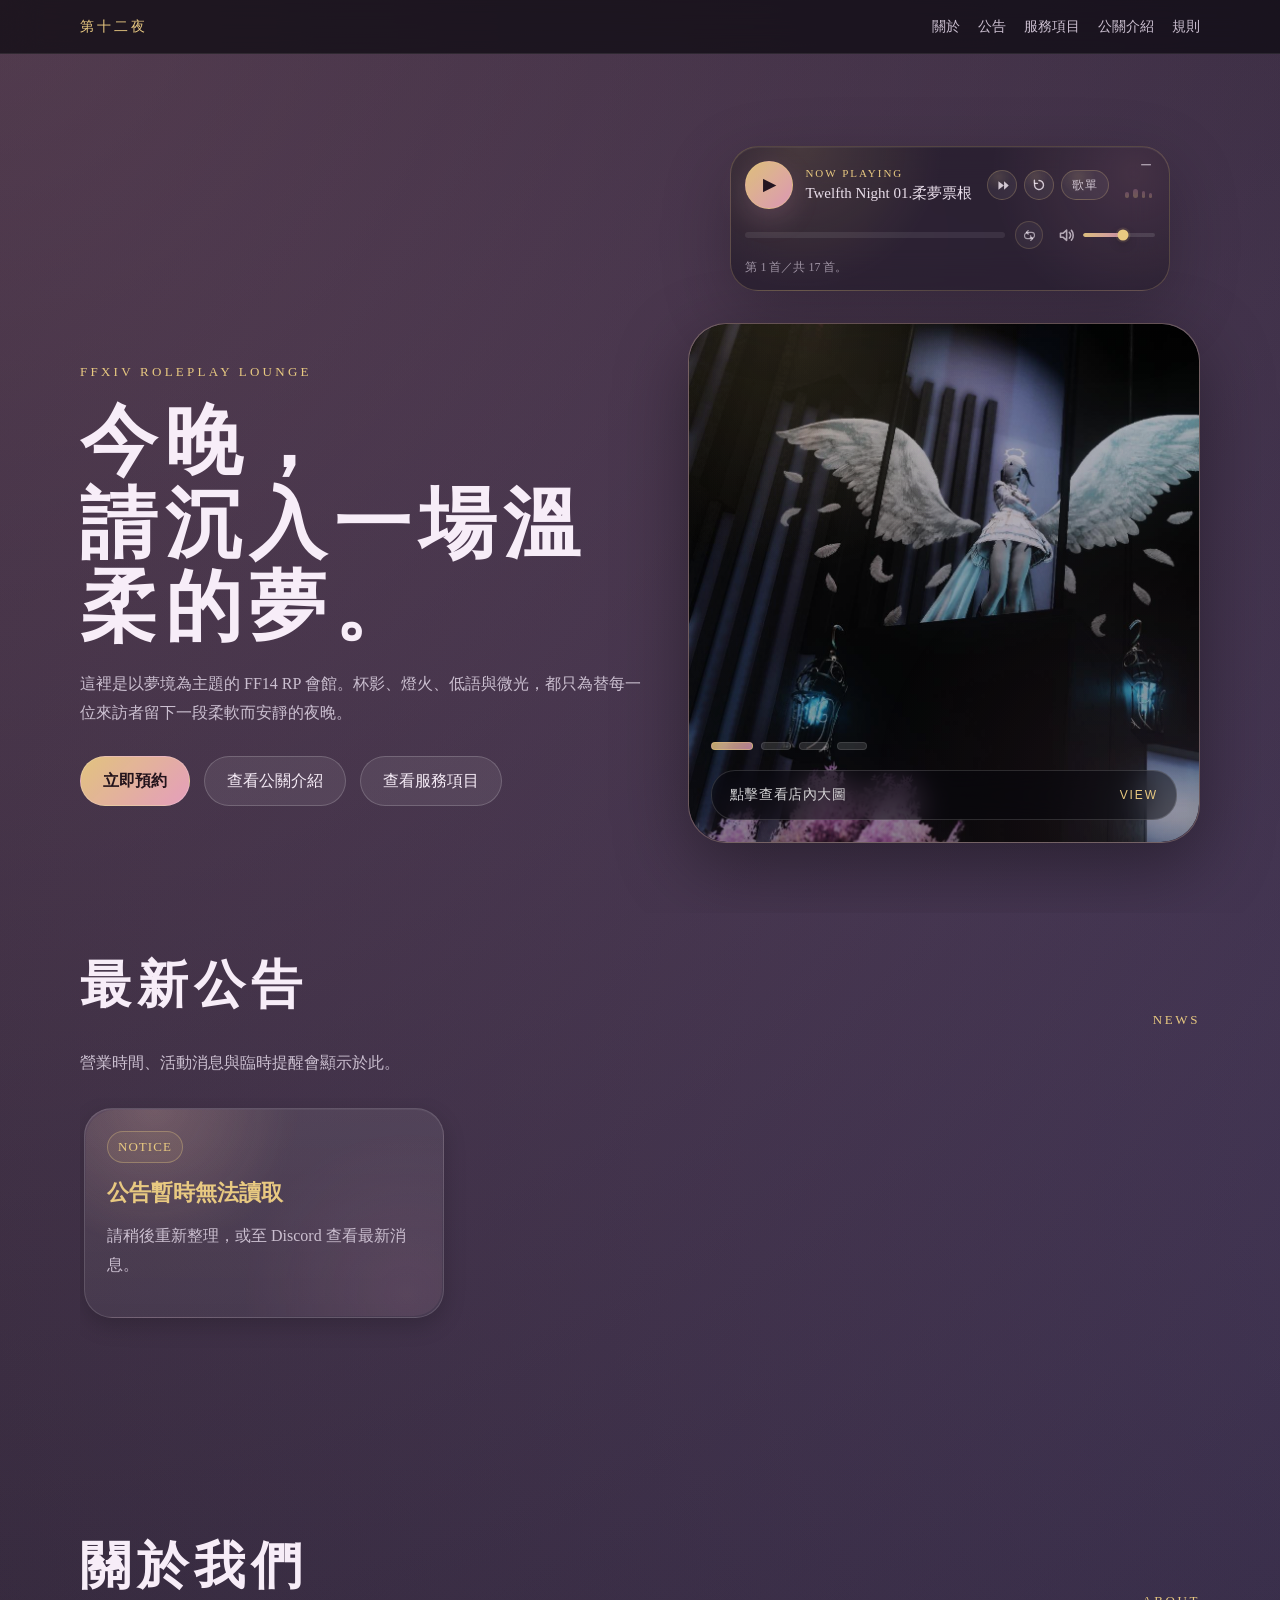
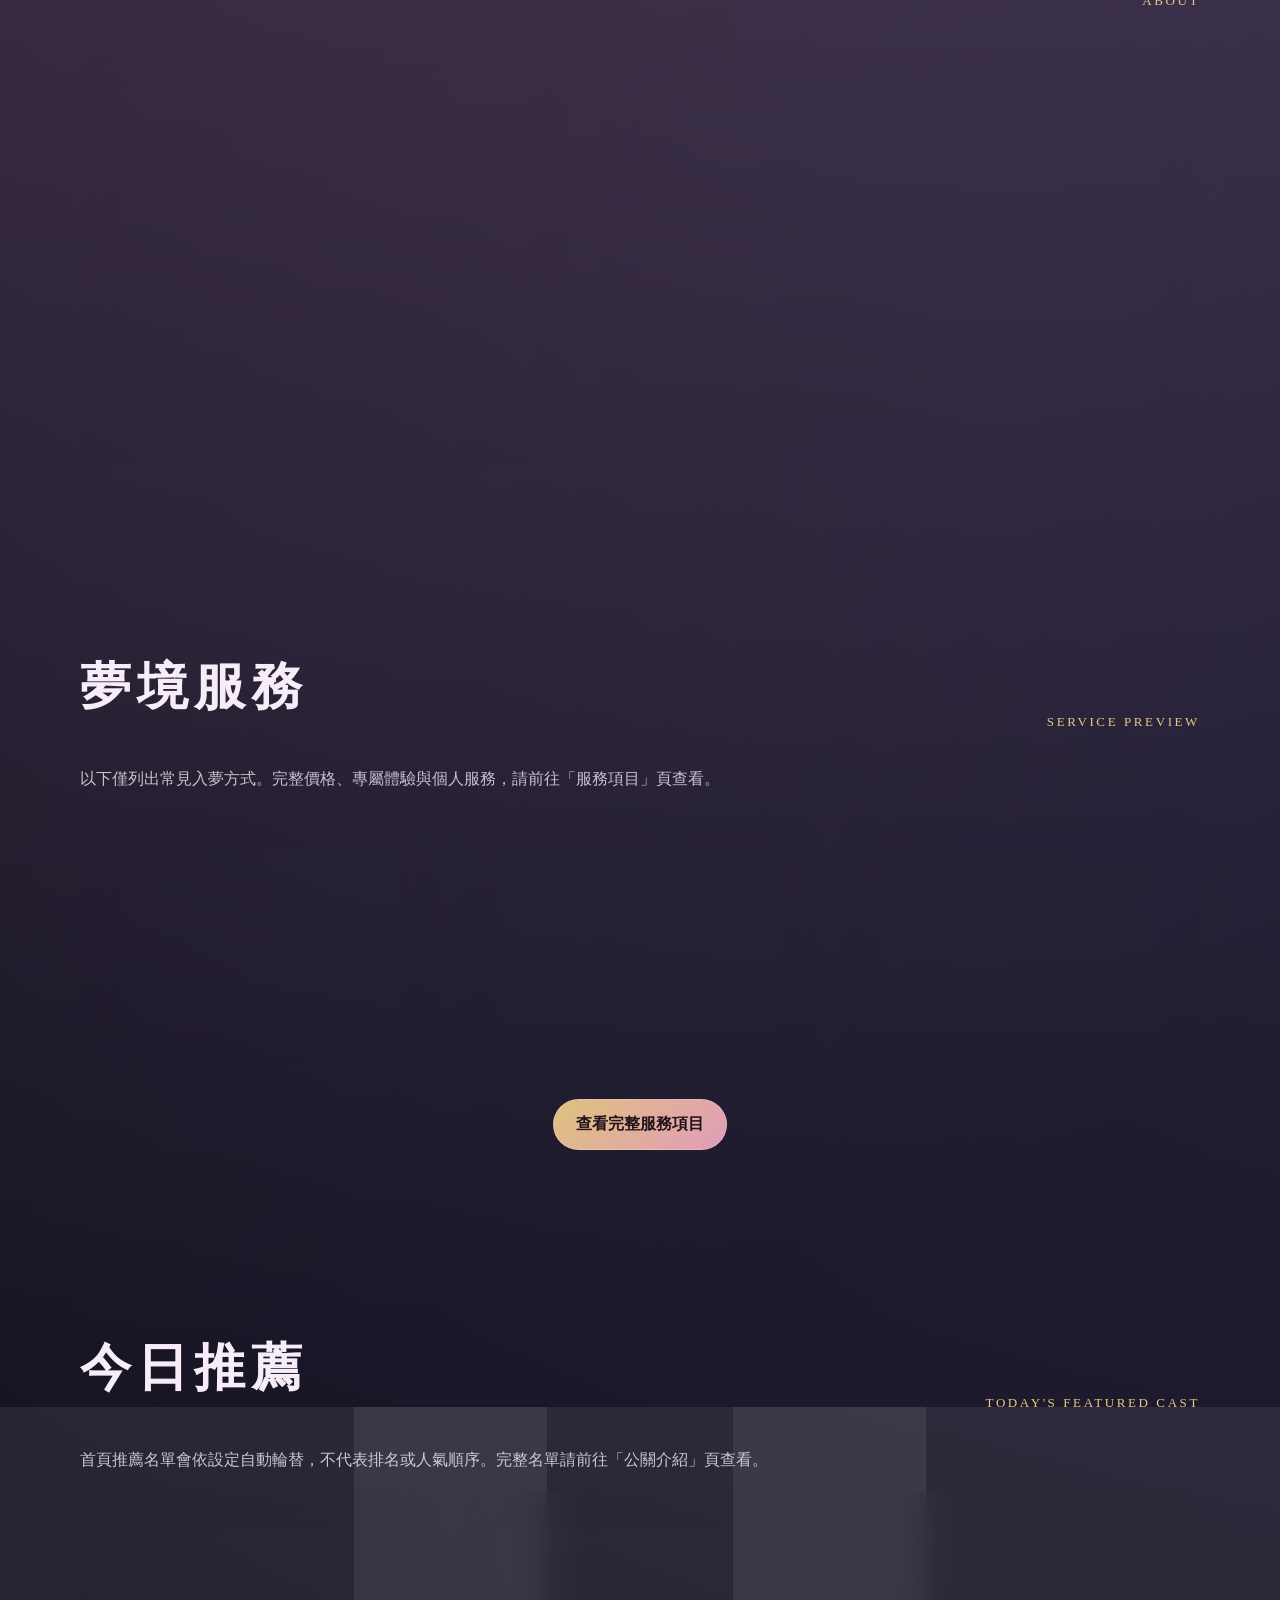
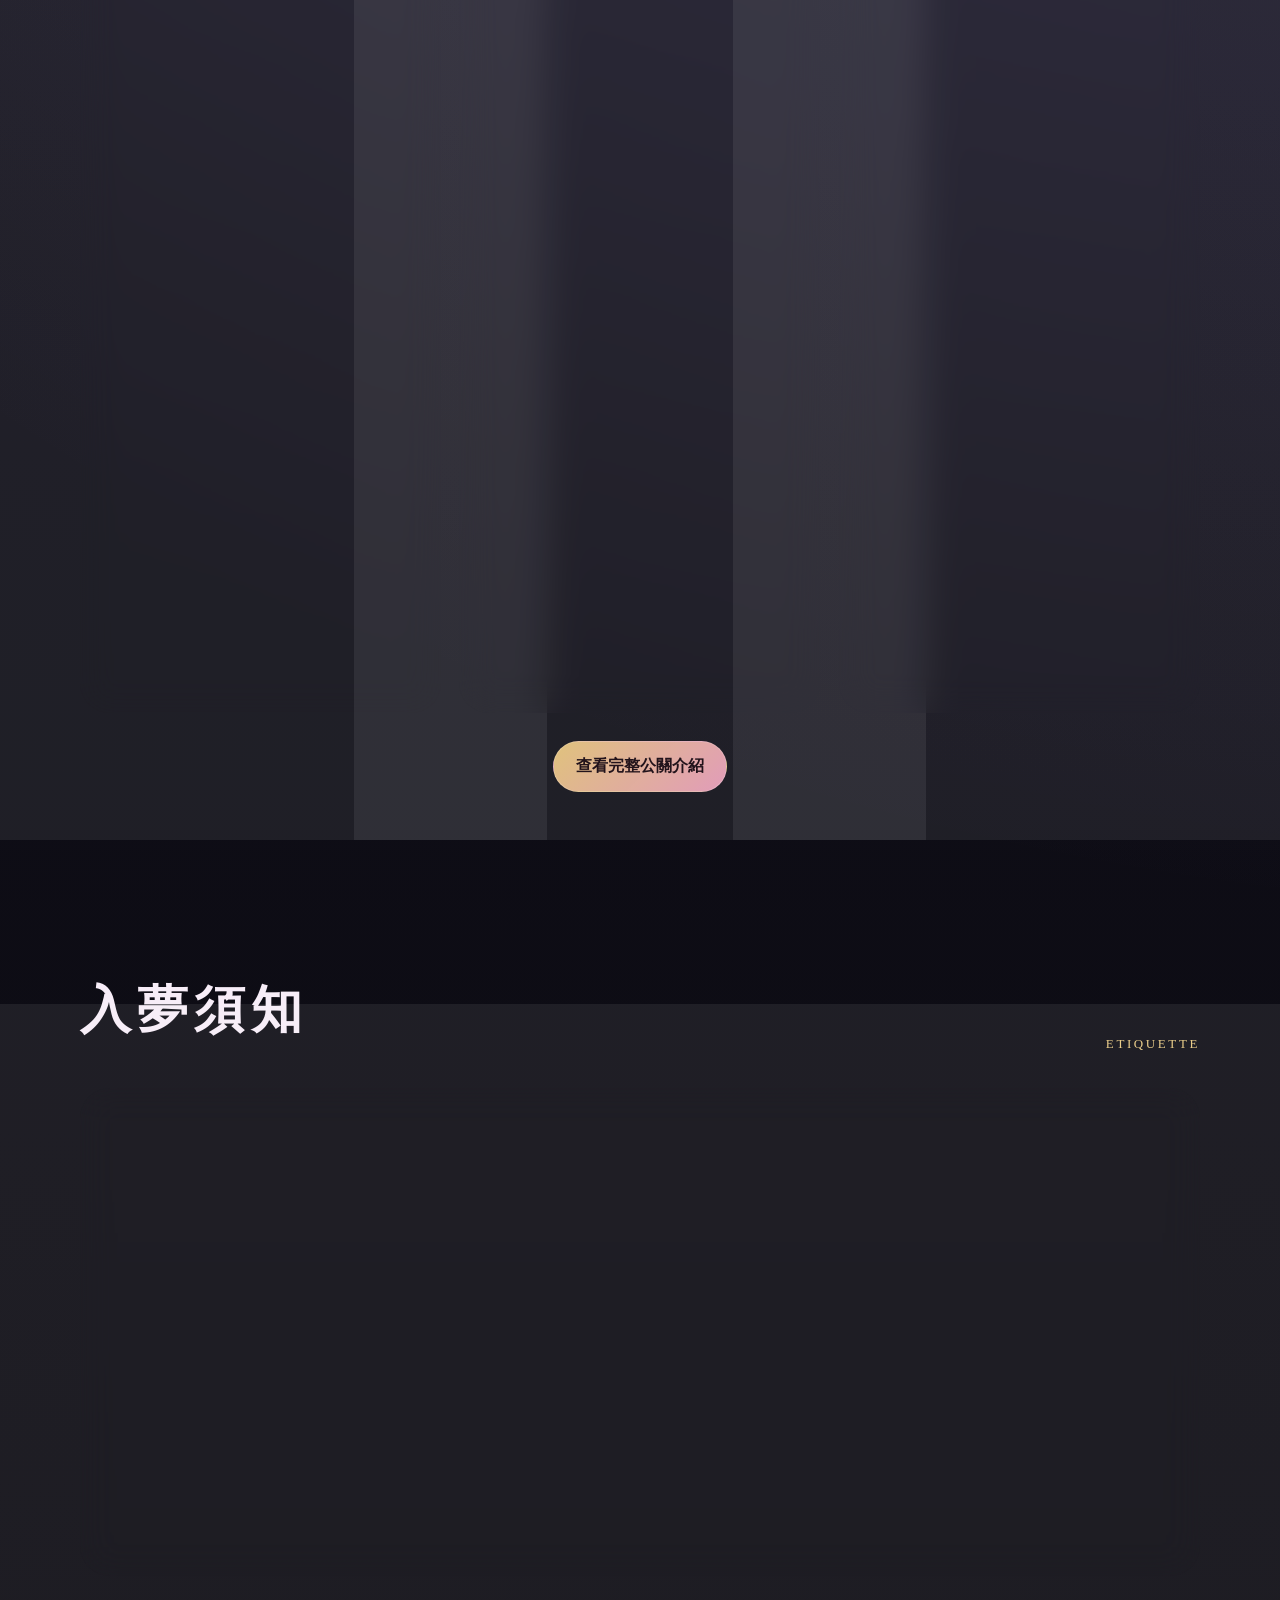
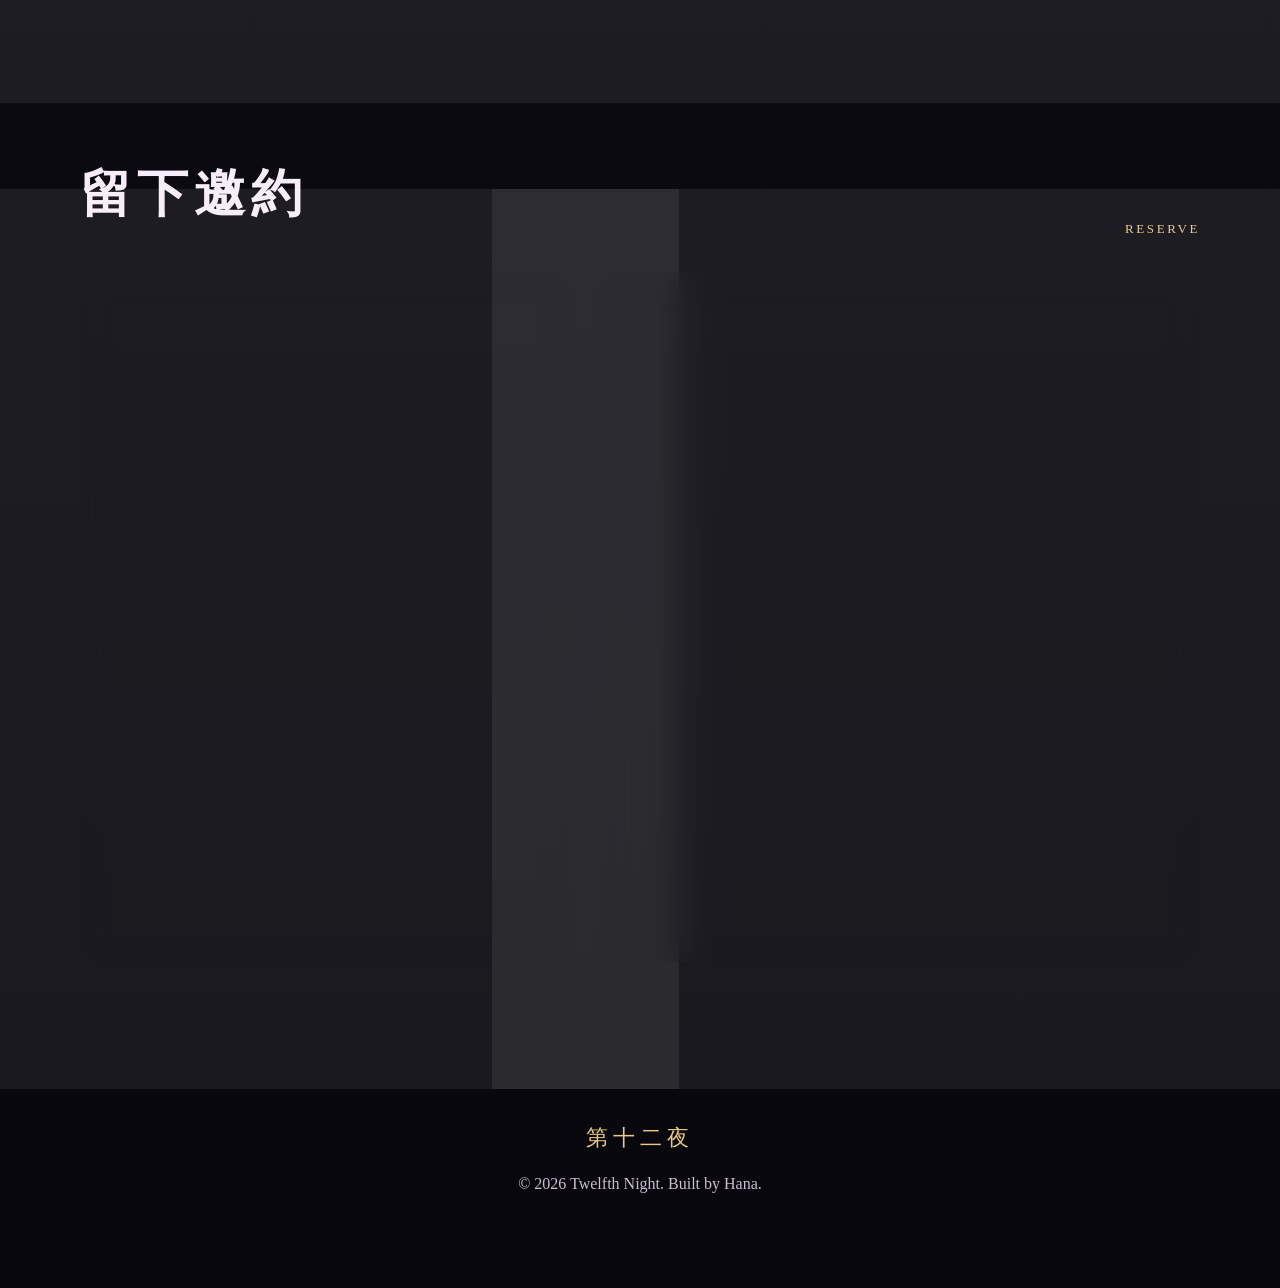
==== commit 062b1ec5: "Add files via upload" ====
--- a/index.html
+++ b/index.html
@@ -59,7 +59,7 @@
     <nav class="site-nav">
         <div class="nav-inner"><a class="brand" href="index.html">第十二夜</a>
             <div class="nav-links"><a href="#about">關於</a><a href="#announcements">公告</a><a href="service.html">服務項目</a><a href="cast.html">公關介紹</a><a
-                    href="#rules">規則</a><a href="booking.html">線上預約</a></div>
+                    href="#rules">規則</a> <!-- <a href="booking.html">線上預約</a></div> -->
         </div>
     </nav>
     <header id="home" class="hero">
--- a/css/style.css
+++ b/css/style.css
@@ -1974,3 +1974,1042 @@
   }
 }
 
+/* =========================================================
+   Home Lofi Player volume slim v8
+   音量區瘦身：用自訂 track/thumb 取代原生 range 外觀，置中並降低厚重感
+   ========================================================= */
+.lofi-player .lofi-controls {
+  grid-template-columns: minmax(0, 1fr) auto;
+  gap: 12px;
+  align-items: center;
+}
+
+.lofi-player .lofi-volume-wrap {
+  min-width: 108px;
+  height: 26px;
+  display: grid;
+  grid-template-columns: 22px 66px;
+  align-items: center;
+  justify-content: center;
+  gap: 7px;
+  padding: 3px 8px 3px 5px;
+  border: 1px solid rgba(232, 201, 129, 0.13);
+  border-radius: 999px;
+  background:
+    radial-gradient(circle at 18% 20%, rgba(232, 201, 129, 0.10), transparent 44%),
+    rgba(255, 255, 255, 0.042);
+  box-shadow:
+    inset 0 1px 0 rgba(255, 255, 255, 0.035),
+    0 8px 22px rgba(0, 0, 0, 0.10);
+}
+
+.lofi-player .lofi-volume-icon {
+  width: 22px;
+  height: 22px;
+  display: grid;
+  place-items: center;
+  padding: 0;
+  border: 0;
+  border-radius: 999px;
+  background: transparent;
+  color: rgba(247, 237, 248, 0.70);
+  cursor: pointer;
+  transition: color 0.16s ease, background 0.16s ease, transform 0.16s ease;
+}
+
+.lofi-player .lofi-volume-icon:hover {
+  color: var(--gold);
+  background: rgba(232, 201, 129, 0.07);
+  transform: translateY(-1px);
+}
+
+.lofi-player .lofi-volume-icon svg {
+  width: 14px;
+  height: 14px;
+  display: block;
+  fill: none;
+  stroke: currentColor;
+  stroke-width: 2;
+  stroke-linecap: round;
+  stroke-linejoin: round;
+}
+
+.lofi-player .lofi-volume-off {
+  display: none !important;
+}
+
+.lofi-player.is-muted .lofi-volume-on {
+  display: none !important;
+}
+
+.lofi-player.is-muted .lofi-volume-off {
+  display: block !important;
+}
+
+.lofi-player.is-muted .lofi-volume-icon {
+  color: rgba(255, 154, 169, 0.86);
+}
+
+.lofi-player .lofi-volume-control {
+  position: relative;
+  width: 66px;
+  height: 14px;
+  display: grid;
+  align-items: center;
+}
+
+.lofi-player .lofi-volume-track {
+  position: absolute;
+  left: 0;
+  right: 0;
+  top: 50%;
+  height: 4px;
+  transform: translateY(-50%);
+  overflow: hidden;
+  border-radius: 999px;
+  background: rgba(255, 255, 255, 0.12);
+  pointer-events: none;
+}
+
+.lofi-player .lofi-volume-track span {
+  display: block;
+  width: var(--volume-pct, 55%);
+  height: 100%;
+  border-radius: inherit;
+  background: linear-gradient(90deg, rgba(232, 201, 129, 0.95), rgba(242, 167, 198, 0.82));
+}
+
+.lofi-player.is-muted .lofi-volume-track span {
+  background: rgba(255, 154, 169, 0.72);
+}
+
+.lofi-player .lofi-volume-thumb {
+  position: absolute;
+  top: 50%;
+  left: var(--volume-pct, 55%);
+  width: 12px;
+  height: 12px;
+  border-radius: 999px;
+  transform: translate(-50%, -50%);
+  background: var(--gold);
+  box-shadow:
+    0 0 0 3px rgba(232, 201, 129, 0.11),
+    0 4px 10px rgba(0, 0, 0, 0.24);
+  pointer-events: none;
+}
+
+.lofi-player.is-muted .lofi-volume-thumb {
+  background: var(--danger);
+  box-shadow:
+    0 0 0 3px rgba(255, 154, 169, 0.10),
+    0 4px 10px rgba(0, 0, 0, 0.24);
+}
+
+.lofi-player .lofi-volume {
+  position: absolute;
+  inset: -5px 0;
+  width: 100% !important;
+  min-width: 0 !important;
+  min-height: 24px !important;
+  height: 24px !important;
+  margin: 0;
+  padding: 0 !important;
+  border: 0 !important;
+  opacity: 0;
+  cursor: pointer;
+  appearance: none;
+  -webkit-appearance: none;
+  z-index: 2;
+}
+
+.lofi-player .lofi-volume:focus-visible + .lofi-volume-track {
+  box-shadow: 0 0 0 4px rgba(232, 201, 129, 0.12);
+}
+
+.lofi-player.is-collapsed .lofi-volume-wrap {
+  display: none !important;
+}
+
+@media (max-width: 560px) {
+  .lofi-player .lofi-controls {
+    grid-template-columns: 1fr;
+  }
+
+  .lofi-player .lofi-volume-wrap {
+    width: 100%;
+    grid-template-columns: 24px 1fr;
+  }
+
+  .lofi-player .lofi-volume-control {
+    width: 100%;
+  }
+}
+
+/* =========================================================
+   Home Lofi Player volume clean v9
+   音量區移除外層膠囊，改成輕量 SVG + 細線滑桿，並與進度條中心對齊
+   ========================================================= */
+.lofi-player .lofi-controls {
+  grid-template-columns: minmax(0, 1fr) auto;
+  gap: 14px;
+  align-items: center;
+}
+
+/* 取消音量區外層膠囊感，讓播放器整體更乾淨 */
+.lofi-player .lofi-volume-wrap {
+  min-width: 98px;
+  height: 18px;
+  display: grid;
+  grid-template-columns: 18px 72px;
+  align-items: center;
+  justify-content: center;
+  gap: 8px;
+  padding: 0;
+  border: 0;
+  border-radius: 0;
+  background: transparent;
+  box-shadow: none;
+}
+
+/* 音量圖示更小、更貼近精品播放器的輕量感 */
+.lofi-player .lofi-volume-icon {
+  width: 18px;
+  height: 18px;
+  display: grid;
+  place-items: center;
+  padding: 0;
+  border: 0;
+  border-radius: 999px;
+  background: transparent;
+  color: rgba(247, 237, 248, 0.66);
+  cursor: pointer;
+  transition: color 0.16s ease, transform 0.16s ease, opacity 0.16s ease;
+}
+
+.lofi-player .lofi-volume-icon:hover {
+  color: var(--gold);
+  transform: translateY(-1px);
+}
+
+.lofi-player .lofi-volume-icon svg {
+  width: 13px;
+  height: 13px;
+  display: block;
+  fill: none;
+  stroke: currentColor;
+  stroke-width: 2.1;
+  stroke-linecap: round;
+  stroke-linejoin: round;
+}
+
+.lofi-player .lofi-volume-off {
+  display: none !important;
+}
+
+.lofi-player.is-muted .lofi-volume-on {
+  display: none !important;
+}
+
+.lofi-player.is-muted .lofi-volume-off {
+  display: block !important;
+}
+
+.lofi-player.is-muted .lofi-volume-icon {
+  color: rgba(255, 154, 169, 0.84);
+}
+
+/* 自訂音量滑桿：視覺中心與左側進度條中心對齊 */
+.lofi-player .lofi-volume-control {
+  position: relative;
+  width: 72px;
+  height: 18px;
+  display: grid;
+  align-items: center;
+}
+
+.lofi-player .lofi-volume-track {
+  position: absolute;
+  left: 0;
+  right: 0;
+  top: 50%;
+  height: 4px;
+  transform: translateY(-50%);
+  overflow: hidden;
+  border-radius: 999px;
+  background: rgba(255, 255, 255, 0.115);
+  pointer-events: none;
+}
+
+.lofi-player .lofi-volume-track span {
+  display: block;
+  width: var(--volume-pct, 55%);
+  height: 100%;
+  border-radius: inherit;
+  background: linear-gradient(90deg, rgba(232, 201, 129, 0.92), rgba(242, 167, 198, 0.78));
+}
+
+.lofi-player.is-muted .lofi-volume-track span {
+  background: rgba(255, 154, 169, 0.66);
+}
+
+.lofi-player .lofi-volume-thumb {
+  position: absolute;
+  top: 50%;
+  left: var(--volume-pct, 55%);
+  width: 11px;
+  height: 11px;
+  border-radius: 999px;
+  transform: translate(-50%, -50%);
+  background: var(--gold);
+  box-shadow:
+    0 0 0 2px rgba(232, 201, 129, 0.11),
+    0 4px 10px rgba(0, 0, 0, 0.22);
+  pointer-events: none;
+}
+
+.lofi-player.is-muted .lofi-volume-thumb {
+  background: var(--danger);
+  box-shadow:
+    0 0 0 2px rgba(255, 154, 169, 0.10),
+    0 4px 10px rgba(0, 0, 0, 0.22);
+}
+
+/* 原生 input 只負責拖曳操作，視覺交給自訂 track/thumb */
+.lofi-player .lofi-volume {
+  position: absolute;
+  inset: -5px 0;
+  width: 100% !important;
+  min-width: 0 !important;
+  min-height: 28px !important;
+  height: 28px !important;
+  margin: 0;
+  padding: 0 !important;
+  border: 0 !important;
+  opacity: 0;
+  cursor: pointer;
+  appearance: none;
+  -webkit-appearance: none;
+  z-index: 2;
+}
+
+.lofi-player .lofi-volume:focus-visible + .lofi-volume-track {
+  box-shadow: 0 0 0 4px rgba(232, 201, 129, 0.12);
+}
+
+.lofi-player.is-collapsed .lofi-volume-wrap {
+  display: none !important;
+}
+
+@media (max-width: 560px) {
+  .lofi-player .lofi-controls {
+    grid-template-columns: 1fr;
+  }
+
+  .lofi-player .lofi-volume-wrap {
+    width: 100%;
+    grid-template-columns: 20px 1fr;
+  }
+
+  .lofi-player .lofi-volume-control {
+    width: 100%;
+  }
+}
+
+/* =========================================================
+   Home Lofi Player volume icon v10
+   只放大喇叭 SVG，不改外層尺寸與對齊位置
+   ========================================================= */
+.lofi-player .lofi-volume-icon svg {
+  width: 18.5px;
+  height: 18.5px;
+  stroke-width: 2.05;
+}
+
+/* =========================================================
+   Inquiry native select upgrade v1
+   詢問排班「希望時段」使用同款美化下拉選單
+   ========================================================= */
+.inquiry-panel select.native-select-upgraded {
+  display: none !important;
+}
+
+.inquiry-panel .field {
+  overflow: visible;
+  position: relative;
+}
+
+.inquiry-panel .tn-select.open {
+  z-index: 420;
+}
+
+.inquiry-panel .tn-select.open .tn-select-menu {
+  z-index: 421;
+}
+
+/* =========================================================
+   Home Lofi Player playlist and loop v11
+   右上角最小化、歌單面板、單曲循環、進度列配置調整
+   ========================================================= */
+.lofi-player {
+  position: relative;
+}
+
+.lofi-corner-collapse {
+  position: absolute;
+  top: 12px;
+  right: 12px;
+  z-index: 4;
+  width: 26px;
+  height: 26px;
+  display: grid;
+  place-items: center;
+  padding: 0;
+  border: 1px solid rgba(232, 201, 129, 0.20);
+  border-radius: 999px;
+  background:
+    radial-gradient(circle at 35% 18%, rgba(232, 201, 129, 0.12), transparent 45%),
+    rgba(255, 255, 255, 0.045);
+  color: rgba(247, 237, 248, 0.70);
+  font: inherit;
+  font-size: 18px;
+  line-height: 1;
+  cursor: pointer;
+  transition: color 0.16s ease, border-color 0.16s ease, background 0.16s ease, transform 0.16s ease;
+}
+
+.lofi-corner-collapse:hover {
+  color: var(--gold);
+  border-color: rgba(232, 201, 129, 0.50);
+  background: rgba(232, 201, 129, 0.10);
+  transform: translateY(-1px);
+}
+
+.lofi-player.is-collapsed .lofi-corner-collapse span {
+  transform: rotate(90deg);
+}
+
+.lofi-playlist-toggle {
+  width: auto;
+  min-width: 44px;
+  padding: 0 10px;
+  font-size: 12px;
+  letter-spacing: 0.08em;
+  color: rgba(247, 237, 248, 0.78);
+}
+
+.lofi-playlist-toggle span {
+  display: inline-block;
+  transform: translateY(-0.5px);
+}
+
+.lofi-playlist-toggle::before {
+  content: none !important;
+}
+
+.lofi-playlist-toggle[aria-expanded="true"] {
+  color: var(--gold);
+  border-color: rgba(232, 201, 129, 0.54);
+  background: rgba(232, 201, 129, 0.10);
+}
+
+.lofi-progress-area {
+  display: grid;
+  grid-template-columns: minmax(0, 1fr) 28px;
+  align-items: center;
+  gap: 10px;
+  min-width: 0;
+}
+
+.lofi-progress-area .lofi-progress {
+  width: 100%;
+}
+
+.lofi-loop {
+  position: relative;
+  width: 28px;
+  height: 28px;
+  display: grid;
+  place-items: center;
+  padding: 0;
+  border: 1px solid rgba(232, 201, 129, 0.18);
+  border-radius: 999px;
+  background: rgba(255, 255, 255, 0.045);
+  color: rgba(247, 237, 248, 0.58);
+  cursor: pointer;
+  transition: color 0.16s ease, border-color 0.16s ease, background 0.16s ease, transform 0.16s ease;
+}
+
+.lofi-loop:hover,
+.lofi-player.is-single-loop .lofi-loop {
+  color: var(--gold);
+  border-color: rgba(232, 201, 129, 0.52);
+  background:
+    radial-gradient(circle at 35% 18%, rgba(232, 201, 129, 0.16), transparent 45%),
+    rgba(232, 201, 129, 0.08);
+}
+
+.lofi-loop:hover {
+  transform: translateY(-1px);
+}
+
+.lofi-loop svg {
+  width: 15px;
+  height: 15px;
+  display: block;
+  fill: none;
+  stroke: currentColor;
+  stroke-width: 1.8;
+  stroke-linecap: round;
+  stroke-linejoin: round;
+}
+
+.lofi-loop text {
+  fill: currentColor;
+  stroke: none;
+  font-size: 7px;
+  font-weight: 700;
+  font-family: Arial, sans-serif;
+}
+
+.lofi-player.is-single-loop .lofi-loop::after {
+  content: "";
+  position: absolute;
+  right: 4px;
+  bottom: 4px;
+  width: 4px;
+  height: 4px;
+  border-radius: 999px;
+  background: var(--gold);
+  box-shadow: 0 0 10px rgba(232, 201, 129, 0.45);
+}
+
+.lofi-playlist-panel {
+  position: absolute;
+  left: 14px;
+  right: 14px;
+  top: calc(100% + 10px);
+  z-index: 90;
+  overflow: hidden;
+  border: 1px solid rgba(232, 201, 129, 0.26);
+  border-radius: 22px;
+  background:
+    radial-gradient(circle at 16% 0%, rgba(232, 201, 129, 0.12), transparent 38%),
+    linear-gradient(180deg, rgba(33, 27, 43, 0.98), rgba(16, 13, 24, 0.98));
+  box-shadow:
+    0 26px 76px rgba(0, 0, 0, 0.46),
+    inset 0 1px 0 rgba(255, 255, 255, 0.055);
+  backdrop-filter: blur(18px);
+}
+
+.lofi-playlist-head {
+  display: flex;
+  align-items: center;
+  justify-content: space-between;
+  gap: 12px;
+  padding: 12px 14px 10px;
+  border-bottom: 1px solid rgba(255, 255, 255, 0.075);
+  color: var(--gold);
+  font-size: 11px;
+  letter-spacing: 0.18em;
+}
+
+.lofi-playlist-close {
+  width: 26px;
+  height: 26px;
+  display: grid;
+  place-items: center;
+  padding: 0;
+  border: 1px solid rgba(255, 255, 255, 0.12);
+  border-radius: 999px;
+  background: rgba(255, 255, 255, 0.045);
+  color: rgba(247, 237, 248, 0.72);
+  font: inherit;
+  font-size: 18px;
+  line-height: 1;
+  cursor: pointer;
+}
+
+.lofi-playlist-close:hover {
+  color: var(--gold);
+  border-color: rgba(232, 201, 129, 0.42);
+}
+
+.lofi-playlist-list {
+  max-height: 278px;
+  overflow-y: auto;
+  padding: 8px;
+  scrollbar-width: thin;
+  scrollbar-color: rgba(232, 201, 129, 0.50) rgba(255, 255, 255, 0.05);
+}
+
+.lofi-playlist-list::-webkit-scrollbar {
+  width: 8px;
+}
+
+.lofi-playlist-list::-webkit-scrollbar-track {
+  margin: 8px 0;
+  border-radius: 999px;
+  background: rgba(255, 255, 255, 0.045);
+}
+
+.lofi-playlist-list::-webkit-scrollbar-thumb {
+  border: 2px solid rgba(20, 16, 28, 0.98);
+  border-radius: 999px;
+  background: linear-gradient(180deg, rgba(232, 201, 129, 0.78), rgba(242, 167, 198, 0.56));
+}
+
+.lofi-playlist-item {
+  width: 100%;
+  min-height: 40px;
+  display: grid;
+  grid-template-columns: 38px minmax(0, 1fr);
+  align-items: center;
+  gap: 10px;
+  padding: 8px 10px;
+  border: 0;
+  border-radius: 14px;
+  background: transparent;
+  color: rgba(247, 237, 248, 0.78);
+  font: inherit;
+  text-align: left;
+  cursor: pointer;
+  transition: background 0.15s ease, color 0.15s ease, transform 0.15s ease;
+}
+
+.lofi-playlist-item:hover {
+  transform: translateX(2px);
+  color: var(--gold);
+  background: rgba(232, 201, 129, 0.09);
+}
+
+.lofi-playlist-item.active {
+  color: var(--gold);
+  background:
+    linear-gradient(90deg, rgba(232, 201, 129, 0.16), rgba(242, 167, 198, 0.06));
+}
+
+.lofi-playlist-index {
+  color: rgba(232, 201, 129, 0.80);
+  font-size: 12px;
+  letter-spacing: 0.10em;
+}
+
+.lofi-playlist-name {
+  min-width: 0;
+  overflow: hidden;
+  white-space: nowrap;
+  text-overflow: ellipsis;
+}
+
+.lofi-player.is-collapsed .lofi-playlist-toggle,
+.lofi-player.is-collapsed .lofi-playlist-panel,
+.lofi-player.is-collapsed .lofi-loop {
+  display: none !important;
+}
+
+@media (max-width: 560px) {
+  .lofi-corner-collapse {
+    top: 10px;
+    right: 10px;
+  }
+
+  .lofi-progress-area {
+    grid-template-columns: minmax(0, 1fr) 30px;
+  }
+
+  .lofi-playlist-panel {
+    left: 10px;
+    right: 10px;
+  }
+}
+
+/* =========================================================
+   Home Lofi Player minimize plus v12
+   右上角最小化按鈕移除泡泡外框；展開顯示「－」，收合顯示「＋」
+   ========================================================= */
+.lofi-corner-collapse {
+  top: 5px;
+  right: 11px;
+  width: 24px;
+  height: 24px;
+  border: 0;
+  border-radius: 0;
+  background: transparent;
+  box-shadow: none;
+  color: rgba(247, 237, 248, 0.58);
+  font-size: 22px;
+  font-weight: 400;
+  line-height: 1;
+}
+
+.lofi-corner-collapse:hover {
+  color: var(--gold);
+  border-color: transparent;
+  background: transparent;
+  transform: translateY(-1px);
+}
+
+.lofi-corner-collapse span {
+  display: block;
+  line-height: 1;
+  transform: none;
+}
+
+/* 覆蓋舊版「收合時旋轉」設定，避免 + 變歪 */
+.lofi-player.is-collapsed .lofi-corner-collapse span {
+  transform: none;
+}
+
+/* 收合狀態：把 + 放在右側中央，並預留空間避免壓到歌名 */
+.lofi-player.is-collapsed {
+  padding-right: 44px;
+}
+
+.lofi-player.is-collapsed .lofi-corner-collapse {
+  top: 50%;
+  right: 15px;
+  width: 24px;
+  height: 24px;
+  transform: translateY(-50%);
+  font-size: 23px;
+  color: rgba(247, 237, 248, 0.62);
+}
+
+.lofi-player.is-collapsed .lofi-corner-collapse:hover {
+  color: var(--gold);
+  transform: translateY(calc(-50% - 1px));
+}
+
+.lofi-player.is-collapsed .lofi-actions {
+  display: none !important;
+}
+
+@media (max-width: 560px) {
+  .lofi-corner-collapse {
+    top: 5px;
+    right: 10px;
+  }
+
+  .lofi-player.is-collapsed .lofi-corner-collapse {
+    right: 14px;
+  }
+}
+
+/* =========================================================
+   Home Lofi Player real audio visualizer v13
+   將右側音波燈條改成柔和跟隨音訊能量的視覺化
+   ========================================================= */
+.lofi-bars {
+  align-self: center;
+  height: 28px;
+  display: inline-flex;
+  align-items: center;
+  justify-content: center;
+  gap: 4px;
+}
+
+.lofi-bars span {
+  width: 4px;
+  height: var(--bar-height, 8px);
+  min-height: 4px;
+  border-radius: 999px;
+  background:
+    linear-gradient(180deg,
+      rgba(232, 201, 129, 0.95),
+      rgba(242, 167, 198, 0.78));
+  opacity: calc(0.50 + (var(--bar-glow, 0) * 0.42));
+  box-shadow:
+    0 0 calc(4px + (var(--bar-glow, 0) * 12px)) rgba(232, 201, 129, 0.20),
+    0 0 calc(2px + (var(--bar-glow, 0) * 8px)) rgba(242, 167, 198, 0.12);
+  transform-origin: center;
+  transition:
+    height 0.09s linear,
+    opacity 0.12s ease,
+    box-shadow 0.12s ease;
+}
+
+/* 未成功啟動 Web Audio 時，退回原本的柔和裝飾動畫 */
+.lofi-player.visualizer-fallback.is-playing .lofi-bars span {
+  animation: lofiBarFallback 1.05s ease-in-out infinite;
+}
+
+.lofi-player.visualizer-fallback.is-playing .lofi-bars span:nth-child(2) {
+  animation-delay: 0.12s;
+}
+
+.lofi-player.visualizer-fallback.is-playing .lofi-bars span:nth-child(3) {
+  animation-delay: 0.24s;
+}
+
+.lofi-player.visualizer-fallback.is-playing .lofi-bars span:nth-child(4) {
+  animation-delay: 0.36s;
+}
+
+@keyframes lofiBarFallback {
+  0%, 100% {
+    height: 7px;
+    opacity: 0.55;
+  }
+
+  50% {
+    height: 19px;
+    opacity: 0.90;
+  }
+}
+
+/* 暫停與收合時保持低調待機狀態 */
+.lofi-player:not(.is-playing) .lofi-bars span,
+.lofi-player.is-collapsed .lofi-bars span {
+  opacity: 0.48;
+  box-shadow: none;
+}
+
+/* =========================================================
+   Home Lofi Player lofi beat visualizer v14
+   音波改為由下往上長，並強化 lofi kick / bass 的慢節奏反應
+   ========================================================= */
+.lofi-bars {
+  align-self: center;
+  height: 28px;
+  display: inline-flex;
+  align-items: flex-end;
+  justify-content: center;
+  gap: 4px;
+  padding-bottom: 2px;
+}
+
+.lofi-bars span {
+  width: 4px;
+  height: var(--bar-height, 7px);
+  min-height: 4px;
+  border-radius: 999px;
+  background:
+    linear-gradient(180deg,
+      rgba(242, 167, 198, 0.84) 0%,
+      rgba(232, 201, 129, 0.96) 100%);
+  opacity: calc(0.54 + (var(--bar-glow, 0) * 0.38));
+  box-shadow:
+    0 0 calc(3px + (var(--bar-glow, 0) * 10px)) rgba(232, 201, 129, 0.18),
+    0 0 calc(2px + (var(--bar-glow, 0) * 7px)) rgba(242, 167, 198, 0.12);
+  transform-origin: bottom center;
+  transition:
+    height 0.075s linear,
+    opacity 0.11s ease,
+    box-shadow 0.11s ease;
+}
+
+/* 第一、二根偏低頻，稍微厚一點點，讓 lofi 的 bass 呼吸更明顯 */
+.lofi-bars span:nth-child(1),
+.lofi-bars span:nth-child(2) {
+  width: 4.5px;
+}
+
+/* 未成功啟動 Web Audio 時，退回柔和的由下往上裝飾動畫 */
+.lofi-player.visualizer-fallback.is-playing .lofi-bars span {
+  animation: lofiBarFallbackBottom 1.15s ease-in-out infinite;
+}
+
+.lofi-player.visualizer-fallback.is-playing .lofi-bars span:nth-child(2) {
+  animation-delay: 0.16s;
+}
+
+.lofi-player.visualizer-fallback.is-playing .lofi-bars span:nth-child(3) {
+  animation-delay: 0.30s;
+}
+
+.lofi-player.visualizer-fallback.is-playing .lofi-bars span:nth-child(4) {
+  animation-delay: 0.44s;
+}
+
+@keyframes lofiBarFallbackBottom {
+  0%, 100% {
+    height: 6px;
+    opacity: 0.54;
+  }
+
+  45% {
+    height: 20px;
+    opacity: 0.88;
+  }
+}
+
+/* 暫停與收合時保持低調待機狀態 */
+.lofi-player:not(.is-playing) .lofi-bars span,
+.lofi-player.is-collapsed .lofi-bars span {
+  opacity: 0.48;
+  box-shadow: none;
+}
+
+/* =========================================================
+   Home Lofi Player transient beat visualizer v15
+   低頻瞬態偵測版：第一根抓 kick，第二根抓 bass，第三四根只做細節陪襯
+   ========================================================= */
+.lofi-bars {
+  align-self: center;
+  height: 30px;
+  display: inline-flex;
+  align-items: flex-end;
+  justify-content: center;
+  gap: 4px;
+  padding-bottom: 2px;
+}
+
+.lofi-bars span {
+  width: 4px;
+  height: var(--bar-height, 6px);
+  min-height: 4px;
+  border-radius: 999px;
+  background:
+    linear-gradient(180deg,
+      rgba(242, 167, 198, 0.82) 0%,
+      rgba(232, 201, 129, 0.98) 100%);
+  opacity: calc(0.52 + (var(--bar-glow, 0) * 0.42));
+  box-shadow:
+    0 0 calc(3px + (var(--bar-glow, 0) * 11px)) rgba(232, 201, 129, 0.18),
+    0 0 calc(2px + (var(--bar-glow, 0) * 7px)) rgba(242, 167, 198, 0.12);
+  transform-origin: bottom center;
+  transition:
+    height 0.065s linear,
+    opacity 0.10s ease,
+    box-shadow 0.10s ease;
+}
+
+/* 第 1 根代表 kick / bass transient；第 2 根代表 bass body */
+.lofi-bars span:nth-child(1) {
+  width: 4.8px;
+}
+
+.lofi-bars span:nth-child(2) {
+  width: 4.4px;
+  opacity: calc(0.50 + (var(--bar-glow, 0) * 0.36));
+}
+
+/* 第 3、4 根降低存在感，避免看起來像固定波浪排序 */
+.lofi-bars span:nth-child(3) {
+  width: 3.8px;
+  opacity: calc(0.46 + (var(--bar-glow, 0) * 0.32));
+}
+
+.lofi-bars span:nth-child(4) {
+  width: 3.4px;
+  opacity: calc(0.40 + (var(--bar-glow, 0) * 0.28));
+}
+
+/* fallback 不再使用依序波浪，只做低調同步呼吸 */
+.lofi-player.visualizer-fallback.is-playing .lofi-bars span {
+  animation: lofiBarFallbackBreath 1.35s ease-in-out infinite;
+}
+
+.lofi-player.visualizer-fallback.is-playing .lofi-bars span:nth-child(1) {
+  animation-duration: 1.18s;
+}
+
+.lofi-player.visualizer-fallback.is-playing .lofi-bars span:nth-child(2) {
+  animation-duration: 1.46s;
+}
+
+.lofi-player.visualizer-fallback.is-playing .lofi-bars span:nth-child(3) {
+  animation-duration: 1.72s;
+}
+
+.lofi-player.visualizer-fallback.is-playing .lofi-bars span:nth-child(4) {
+  animation-duration: 2.10s;
+}
+
+@keyframes lofiBarFallbackBreath {
+  0%, 100% {
+    height: 5px;
+    opacity: 0.42;
+  }
+
+  50% {
+    height: 12px;
+    opacity: 0.62;
+  }
+}
+
+.lofi-player:not(.is-playing) .lofi-bars span,
+.lofi-player.is-collapsed .lofi-bars span {
+  opacity: 0.46;
+  box-shadow: none;
+}
+
+/* =========================================================
+   Home Lofi Player groove visualizer v17
+   第一根稍微提高 kick 反應；第二根改成 bass groove 起伏，降低持續亂動
+   ========================================================= */
+.lofi-bars {
+  align-self: center;
+  height: 30px;
+  display: inline-flex;
+  align-items: flex-end;
+  justify-content: center;
+  gap: 4px;
+  padding-bottom: 2px;
+}
+
+.lofi-bars span {
+  width: 4px;
+  height: var(--bar-height, 5px);
+  min-height: 4px;
+  border-radius: 999px;
+  background:
+    linear-gradient(180deg,
+      rgba(242, 167, 198, 0.82) 0%,
+      rgba(232, 201, 129, 0.98) 100%);
+  opacity: calc(0.45 + (var(--bar-glow, 0) * 0.47));
+  box-shadow:
+    0 0 calc(2px + (var(--bar-glow, 0) * 12px)) rgba(232, 201, 129, 0.18),
+    0 0 calc(1px + (var(--bar-glow, 0) * 8px)) rgba(242, 167, 198, 0.12);
+  transform-origin: bottom center;
+  transition:
+    height 0.058s linear,
+    opacity 0.09s ease,
+    box-shadow 0.09s ease;
+}
+
+.lofi-bars span:nth-child(1) {
+  width: 4.8px;
+}
+
+.lofi-bars span:nth-child(2) {
+  width: 4.2px;
+  opacity: calc(0.42 + (var(--bar-glow, 0) * 0.38));
+}
+
+.lofi-bars span:nth-child(3) {
+  width: 3.6px;
+  opacity: calc(0.36 + (var(--bar-glow, 0) * 0.26));
+}
+
+.lofi-bars span:nth-child(4) {
+  width: 3.2px;
+  opacity: calc(0.30 + (var(--bar-glow, 0) * 0.22));
+}
+
+/* fallback 不做假波浪，只維持安靜待機 */
+.lofi-player.visualizer-fallback.is-playing .lofi-bars span {
+  animation: none !important;
+  height: 6px;
+  opacity: 0.40;
+  box-shadow: none;
+}
+
+.lofi-player.visualizer-fallback.is-playing .lofi-bars span:nth-child(2) {
+  height: 6px;
+}
+
+.lofi-player.visualizer-fallback.is-playing .lofi-bars span:nth-child(3) {
+  height: 5px;
+}
+
+.lofi-player.visualizer-fallback.is-playing .lofi-bars span:nth-child(4) {
+  height: 4px;
+}
+
+.lofi-player:not(.is-playing) .lofi-bars span,
+.lofi-player.is-collapsed .lofi-bars span {
+  opacity: 0.40;
+  box-shadow: none;
+}
+
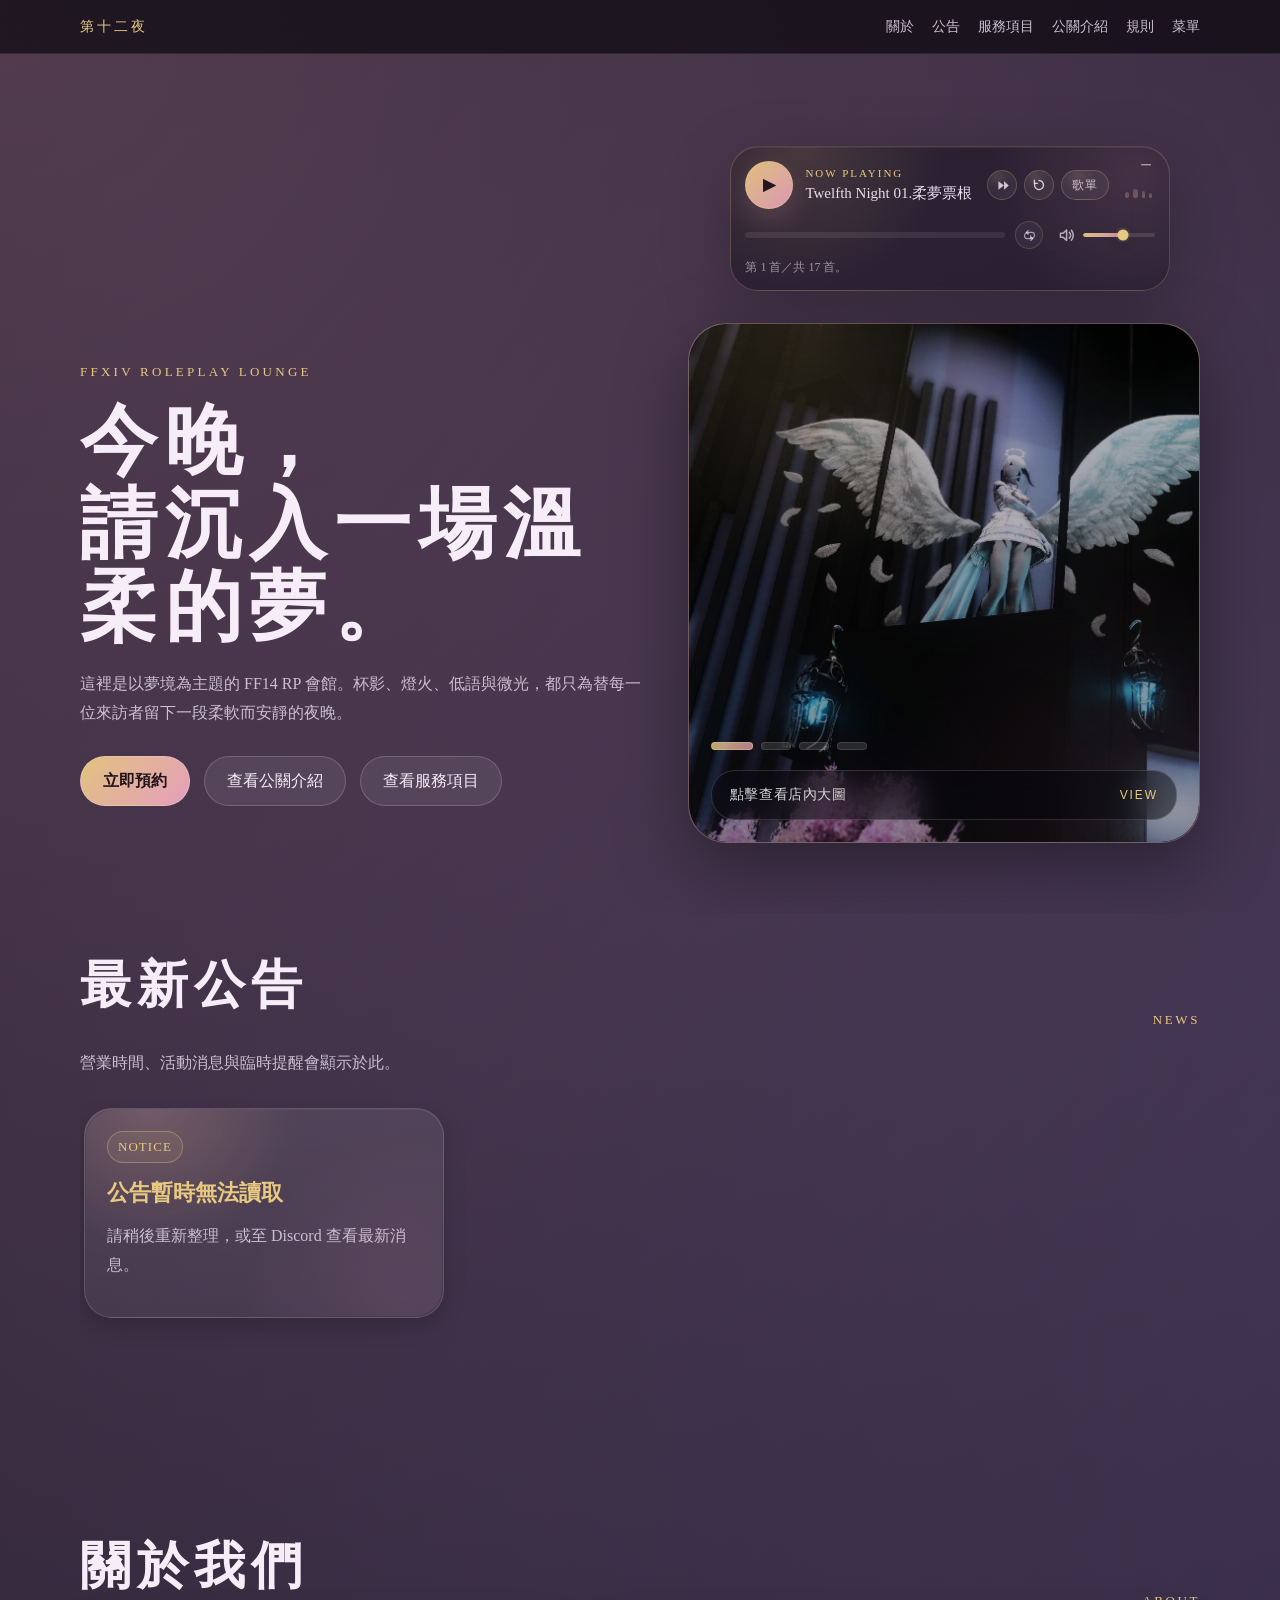
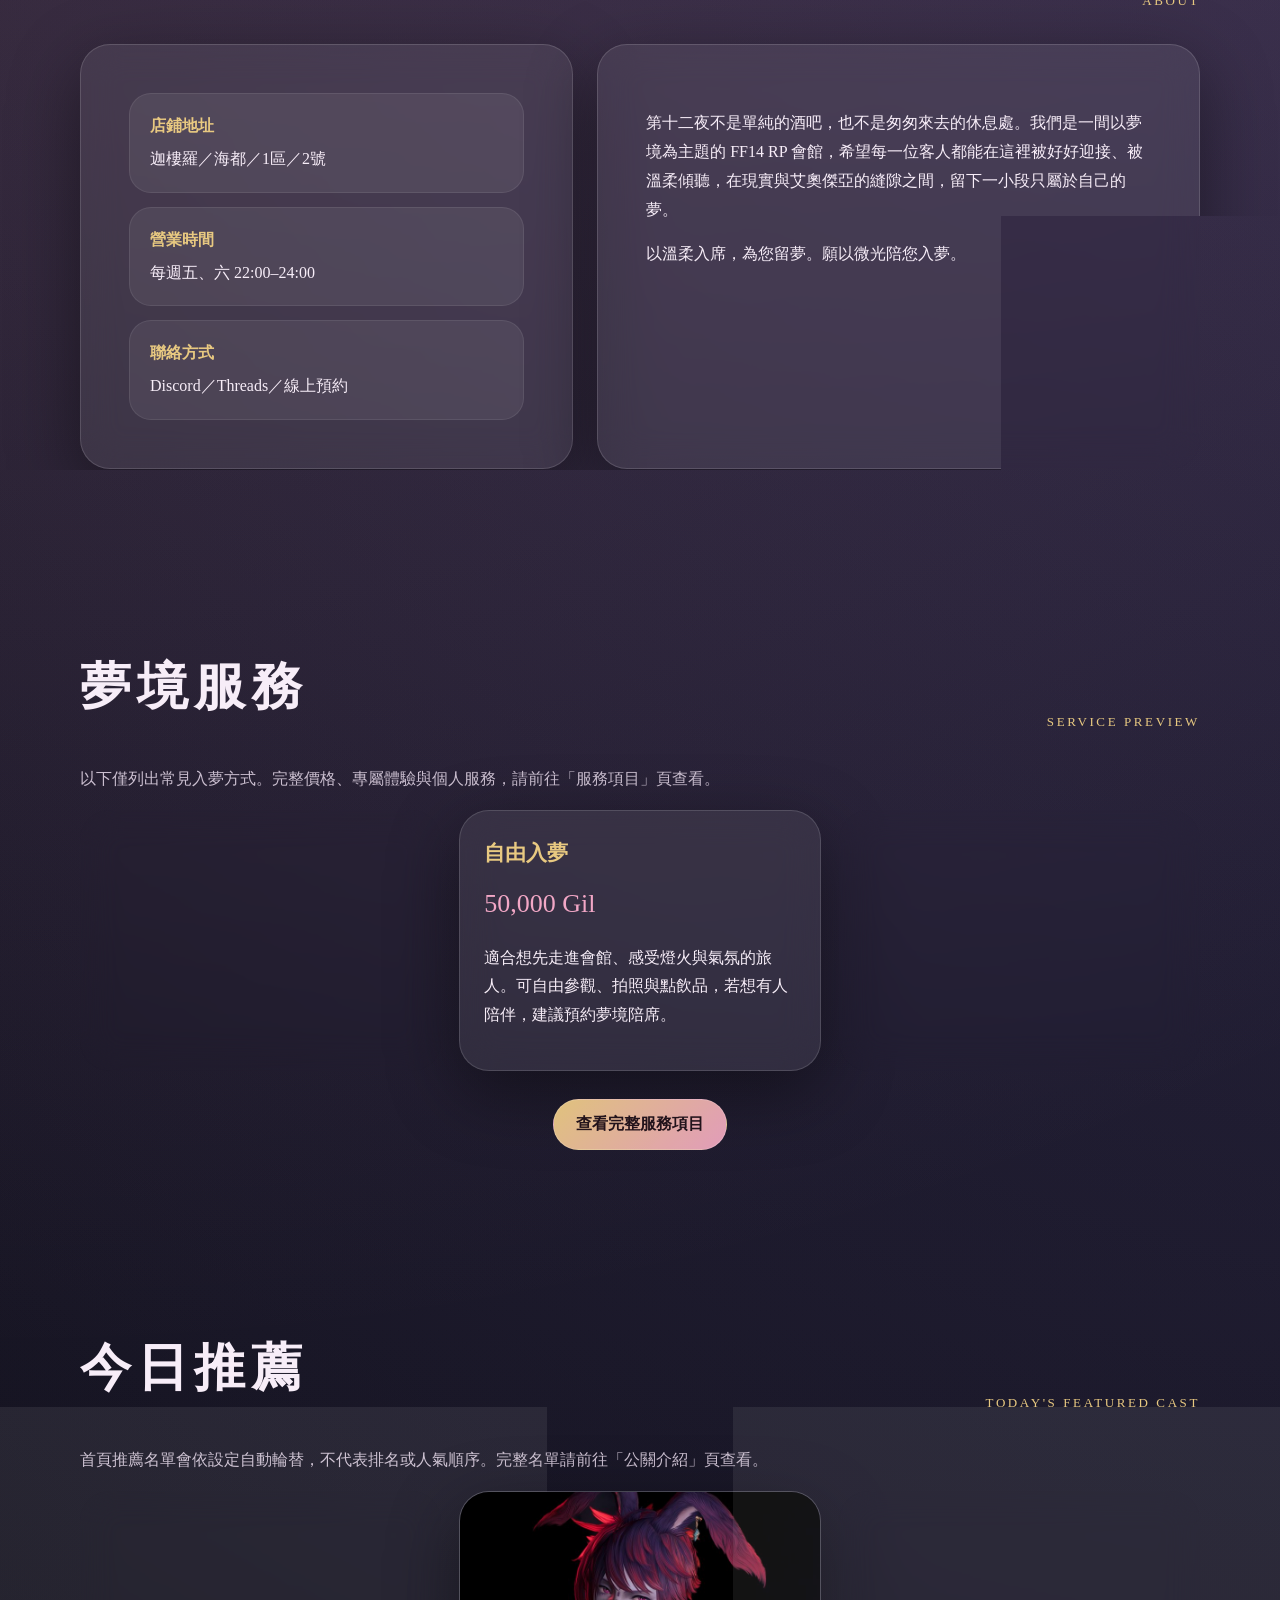
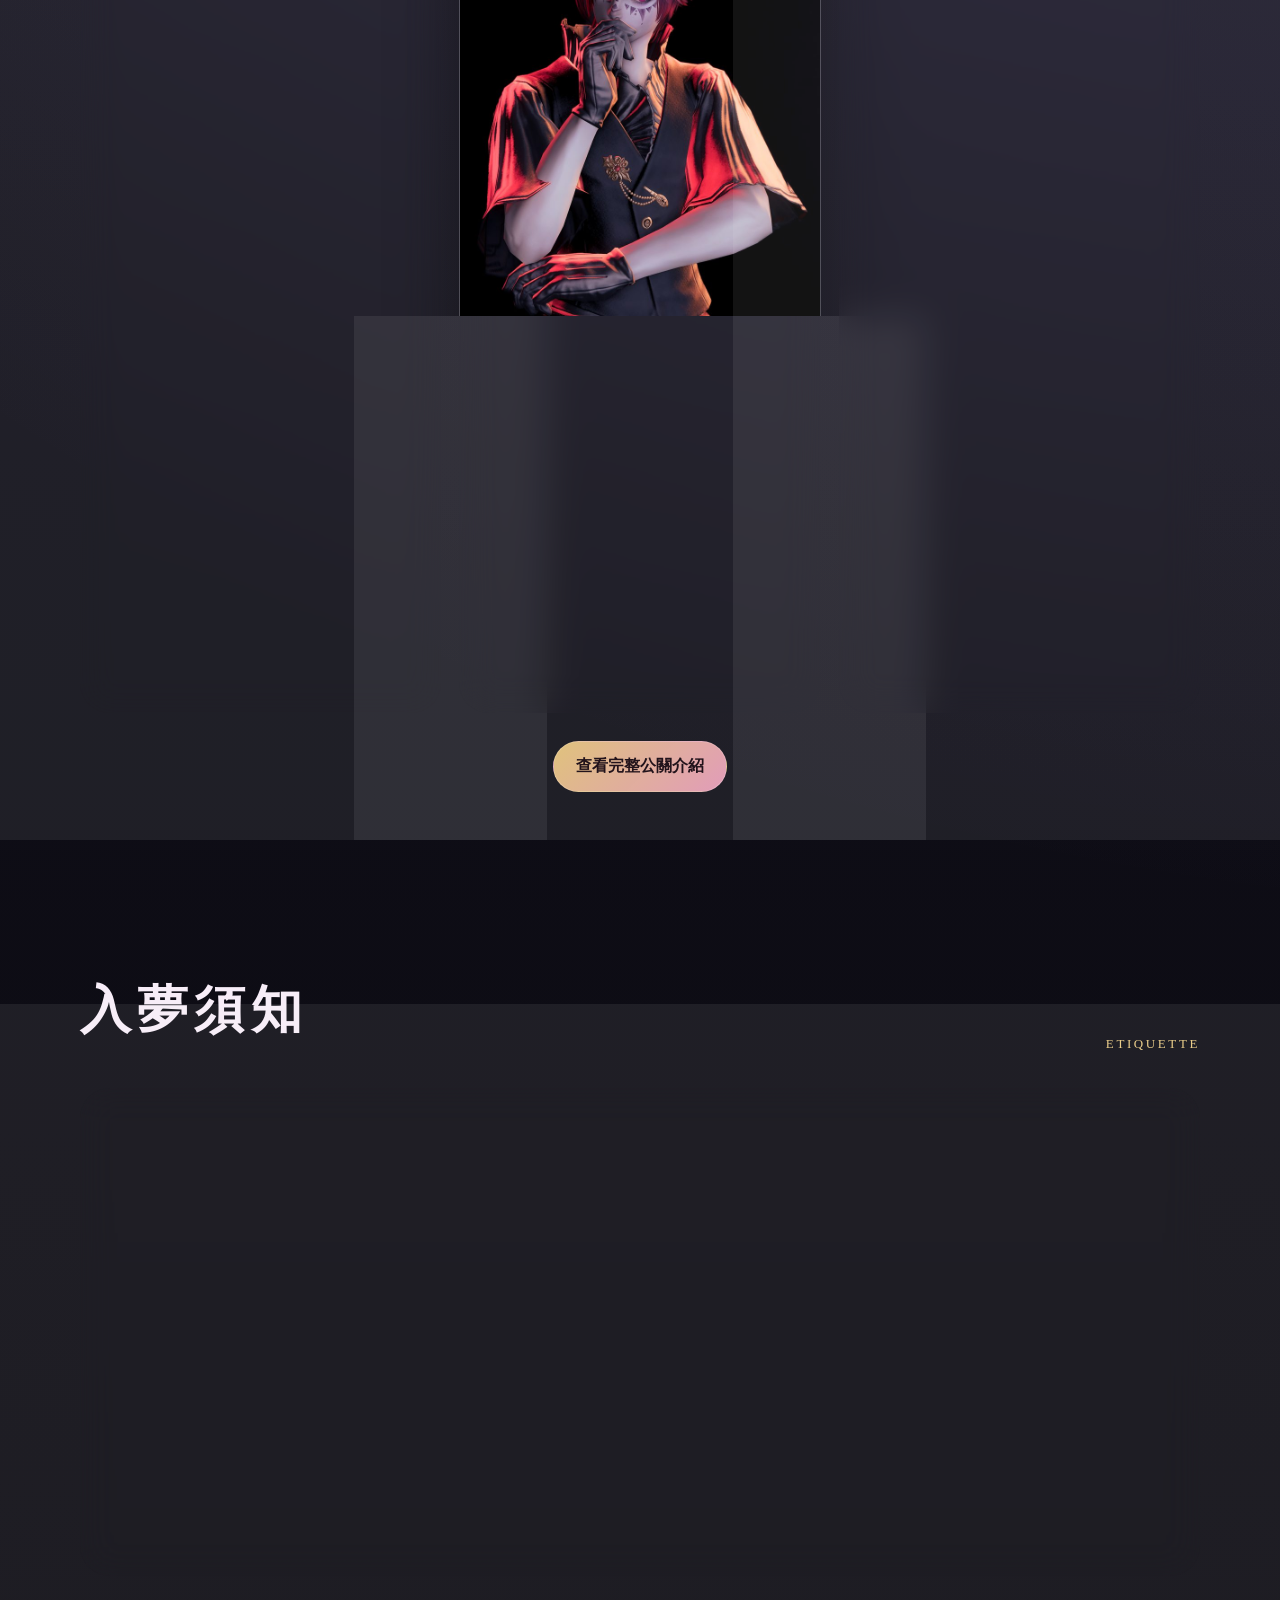
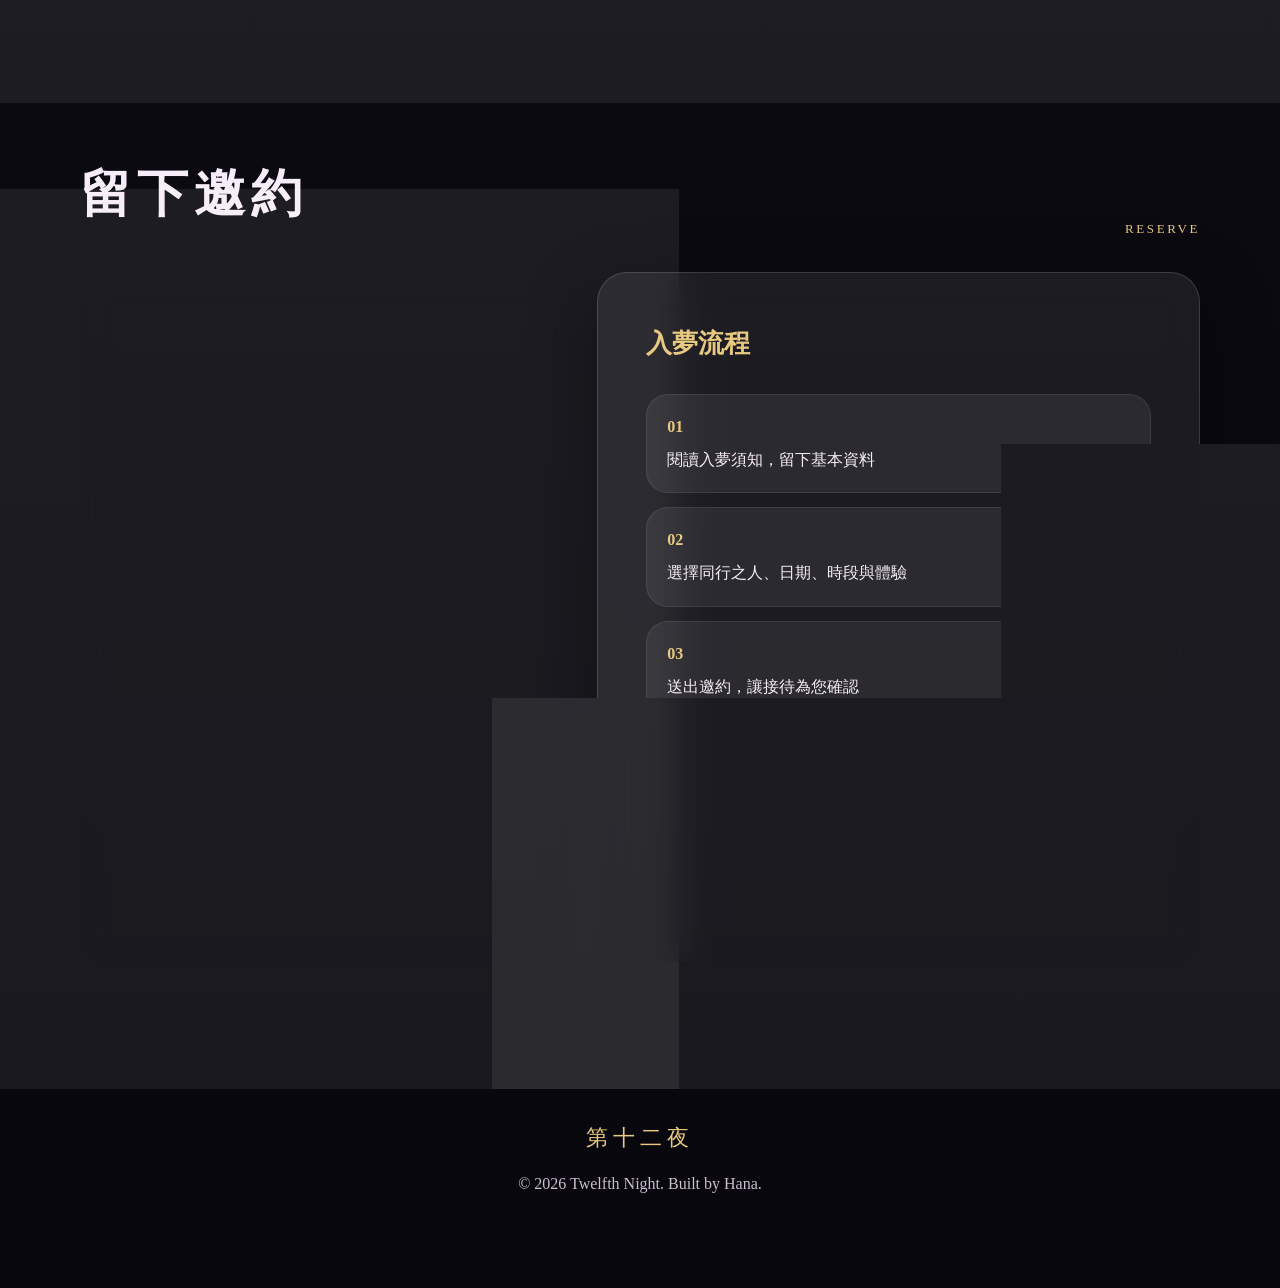
==== commit 5851716a: "Add files via upload" ====
--- a/index.html
+++ b/index.html
@@ -59,7 +59,7 @@
     <nav class="site-nav">
         <div class="nav-inner"><a class="brand" href="index.html">第十二夜</a>
             <div class="nav-links"><a href="#about">關於</a><a href="#announcements">公告</a><a href="service.html">服務項目</a><a href="cast.html">公關介紹</a><a
-                    href="#rules">規則</a> <!-- <a href="booking.html">線上預約</a></div> -->
+                    href="#rules">規則</a> <a href="menu.html">菜單</a></div> <!-- <a href="booking.html">線上預約</a></div> -->
         </div>
     </nav>
     <header id="home" class="hero">
--- a/css/style.css
+++ b/css/style.css
@@ -3013,3 +3013,603 @@
   box-shadow: none;
 }
 
+
+
+/* =========================================================
+   Menu Book Page
+   菜單 / 酒單翻頁頁面
+   圖片路徑：
+   images/menu-food.jpg
+   images/menu-drink.jpg
+   ========================================================= */
+.menu-main {
+  width: min(1120px, calc(100% - 32px));
+  margin: 0 auto;
+  padding-bottom: 96px;
+}
+
+.menu-hero {
+  width: 100%;
+  padding: 110px 0 34px;
+}
+
+.menu-hero .page-hero-panel {
+  width: 100%;
+}
+
+.menu-book-section {
+  width: 100%;
+  padding: 0 0 54px;
+}
+
+.menu-book-shell {
+  position: relative;
+  overflow: hidden;
+  padding: clamp(18px, 3vw, 34px);
+  border: 1px solid rgba(232, 201, 129, 0.22);
+  border-radius: 38px;
+  background:
+    radial-gradient(circle at 18% 0%, rgba(232, 201, 129, 0.12), transparent 34%),
+    radial-gradient(circle at 86% 12%, rgba(242, 167, 198, 0.12), transparent 36%),
+    rgba(255, 255, 255, 0.06);
+  box-shadow: var(--shadow);
+  backdrop-filter: blur(18px);
+}
+
+.menu-book-shell::before {
+  content: "";
+  position: absolute;
+  inset: 18px;
+  pointer-events: none;
+  border: 1px solid rgba(232, 201, 129, 0.12);
+  border-radius: 28px;
+}
+
+.menu-book-top {
+  position: relative;
+  z-index: 1;
+  display: flex;
+  align-items: end;
+  justify-content: space-between;
+  gap: 20px;
+  margin-bottom: 24px;
+}
+
+.menu-book-top h2 {
+  font-size: clamp(28px, 4vw, 46px);
+}
+
+.menu-book-status {
+  color: var(--muted);
+  font-size: 14px;
+  letter-spacing: 0.08em;
+}
+
+.menu-book-stage {
+  position: relative;
+  z-index: 1;
+  perspective: 1600px;
+}
+
+.menu-book {
+  position: relative;
+  min-height: 620px;
+  transform-style: preserve-3d;
+}
+
+.menu-spread {
+  display: none;
+  grid-template-columns: 1fr 1fr;
+  gap: 18px;
+  align-items: stretch;
+  min-height: 620px;
+}
+
+.menu-spread.active {
+  display: grid;
+  animation: menuSpreadIn 0.46s cubic-bezier(.2, .8, .2, 1) both;
+}
+
+.menu-spread.is-single {
+  grid-template-columns: minmax(0, 560px);
+  justify-content: center;
+}
+
+@keyframes menuSpreadIn {
+  from {
+    opacity: 0;
+    transform: rotateY(-8deg) translateY(10px) scale(0.985);
+  }
+
+  to {
+    opacity: 1;
+    transform: rotateY(0) translateY(0) scale(1);
+  }
+}
+
+.menu-book.is-flipping-next .menu-spread.active {
+  animation: menuFlipNext 0.52s cubic-bezier(.2, .8, .2, 1) both;
+}
+
+.menu-book.is-flipping-prev .menu-spread.active {
+  animation: menuFlipPrev 0.52s cubic-bezier(.2, .8, .2, 1) both;
+}
+
+@keyframes menuFlipNext {
+  0% {
+    opacity: 0;
+    transform: rotateY(-18deg) translateX(18px) scale(0.98);
+    filter: brightness(0.86);
+  }
+
+  100% {
+    opacity: 1;
+    transform: rotateY(0) translateX(0) scale(1);
+    filter: brightness(1);
+  }
+}
+
+@keyframes menuFlipPrev {
+  0% {
+    opacity: 0;
+    transform: rotateY(18deg) translateX(-18px) scale(0.98);
+    filter: brightness(0.86);
+  }
+
+  100% {
+    opacity: 1;
+    transform: rotateY(0) translateX(0) scale(1);
+    filter: brightness(1);
+  }
+}
+
+.menu-page {
+  position: relative;
+  min-height: 620px;
+  overflow: hidden;
+  border: 1px solid rgba(232, 201, 129, 0.22);
+  border-radius: 28px;
+  background:
+    linear-gradient(90deg, rgba(255, 255, 255, 0.07), rgba(255, 255, 255, 0.02)),
+    radial-gradient(circle at 20% 10%, rgba(242, 167, 198, 0.13), transparent 34%),
+    rgba(13, 11, 19, 0.94);
+  box-shadow:
+    0 24px 70px rgba(0, 0, 0, 0.40),
+    inset 0 1px 0 rgba(255, 255, 255, 0.08);
+}
+
+.menu-page::after {
+  content: "";
+  position: absolute;
+  inset: 14px;
+  pointer-events: none;
+  border: 1px solid rgba(232, 201, 129, 0.13);
+  border-radius: 20px;
+}
+
+.menu-page.left-page {
+  transform-origin: right center;
+}
+
+.menu-page.right-page {
+  transform-origin: left center;
+}
+
+.menu-cover,
+.menu-back {
+  display: grid;
+  place-items: center;
+  text-align: center;
+  padding: clamp(30px, 6vw, 72px);
+  background:
+    radial-gradient(circle at 50% 8%, rgba(232, 201, 129, 0.18), transparent 34%),
+    radial-gradient(circle at 50% 92%, rgba(242, 167, 198, 0.13), transparent 36%),
+    linear-gradient(145deg, rgba(25, 20, 34, 0.98), rgba(7, 6, 12, 0.98));
+}
+
+.menu-cover-inner,
+.menu-back-inner {
+  position: relative;
+  z-index: 1;
+  width: min(420px, 100%);
+}
+
+.menu-book-mark {
+  width: 92px;
+  height: 92px;
+  display: grid;
+  place-items: center;
+  margin: 0 auto 28px;
+  border-radius: 999px;
+  border: 1px solid rgba(232, 201, 129, 0.36);
+  color: var(--gold);
+  background:
+    radial-gradient(circle at 50% 22%, rgba(232, 201, 129, 0.22), transparent 48%),
+    rgba(232, 201, 129, 0.08);
+  font-size: 34px;
+}
+
+.menu-cover h2,
+.menu-back h2 {
+  margin: 0 0 14px;
+  color: var(--gold);
+  font-size: clamp(36px, 6vw, 64px);
+  letter-spacing: 0.18em;
+}
+
+.menu-cover p,
+.menu-back p {
+  margin: 0;
+  color: var(--muted);
+}
+
+.menu-page-label {
+  position: absolute;
+  top: 22px;
+  left: 24px;
+  z-index: 2;
+  display: inline-flex;
+  align-items: center;
+  gap: 8px;
+  padding: 4px 12px;
+  border-radius: 999px;
+  color: var(--gold);
+  border: 1px solid rgba(232, 201, 129, 0.30);
+  background: rgba(8, 7, 13, 0.62);
+  backdrop-filter: blur(10px);
+  font-size: 13px;
+  letter-spacing: 0.12em;
+}
+
+.menu-image-frame {
+  position: relative;
+  z-index: 1;
+  display: grid;
+  place-items: center;
+  width: 100%;
+  height: 100%;
+  min-height: 620px;
+  padding: 54px 24px 24px;
+}
+
+.menu-image {
+  max-width: 100%;
+  max-height: 100%;
+  width: 100%;
+  height: auto;
+  object-fit: contain;
+  border-radius: 18px;
+  box-shadow: 0 18px 54px rgba(0, 0, 0, 0.32);
+}
+
+.menu-image.is-missing {
+  display: none;
+}
+
+.menu-image-placeholder {
+  display: none;
+  width: min(420px, 100%);
+  min-height: 480px;
+  place-items: center;
+  text-align: center;
+  padding: 34px;
+  border-radius: 24px;
+  border: 1px dashed rgba(232, 201, 129, 0.36);
+  background:
+    radial-gradient(circle at 50% 0%, rgba(232, 201, 129, 0.14), transparent 34%),
+    rgba(255, 255, 255, 0.045);
+  color: var(--muted);
+}
+
+.menu-image-placeholder.show {
+  display: grid;
+}
+
+.menu-image-placeholder strong {
+  display: block;
+  margin-bottom: 10px;
+  color: var(--gold);
+  font-size: 24px;
+  letter-spacing: 0.14em;
+}
+
+.menu-image-placeholder code {
+  display: inline-block;
+  margin-top: 12px;
+  padding: 4px 10px;
+  border-radius: 999px;
+  color: #22131b;
+  background: linear-gradient(135deg, rgba(232, 201, 129, 0.95), rgba(242, 167, 198, 0.90));
+  font-family: inherit;
+}
+
+.menu-book-controls {
+  position: relative;
+  z-index: 1;
+  display: flex;
+  justify-content: space-between;
+  gap: 14px;
+  flex-wrap: wrap;
+  margin-top: 24px;
+}
+
+.menu-book-controls .btn {
+  min-width: 132px;
+}
+
+.menu-book-dots {
+  display: inline-flex;
+  align-items: center;
+  gap: 8px;
+}
+
+.menu-book-dot {
+  width: 10px;
+  height: 10px;
+  border-radius: 999px;
+  border: 1px solid rgba(232, 201, 129, 0.36);
+  background: rgba(255, 255, 255, 0.08);
+}
+
+.menu-book-dot.active {
+  width: 24px;
+  background: linear-gradient(90deg, rgba(232, 201, 129, 0.95), rgba(242, 167, 198, 0.86));
+}
+
+.menu-note-card {
+  margin-top: 22px;
+  padding: 18px 20px;
+  border-radius: 24px;
+  border: 1px solid rgba(255, 255, 255, 0.10);
+  background: rgba(255, 255, 255, 0.055);
+  color: var(--muted);
+}
+
+.menu-note-card strong {
+  color: var(--gold);
+}
+
+@media (max-width: 860px) {
+  .menu-hero {
+    padding-top: 130px;
+  }
+
+  .menu-book-top {
+    align-items: start;
+    flex-direction: column;
+  }
+
+  .menu-book,
+  .menu-spread,
+  .menu-page,
+  .menu-image-frame {
+    min-height: 0;
+  }
+
+  .menu-spread,
+  .menu-spread.active {
+    grid-template-columns: 1fr;
+  }
+
+  .menu-page {
+    min-height: 520px;
+  }
+
+  .menu-image-frame {
+    min-height: 520px;
+  }
+
+  .menu-image-placeholder {
+    min-height: 390px;
+  }
+}
+
+@media (max-width: 560px) {
+  .menu-main {
+    width: min(1120px, calc(100% - 24px));
+  }
+
+  .menu-book-shell {
+    padding: 16px;
+    border-radius: 28px;
+  }
+
+  .menu-page {
+    border-radius: 22px;
+    min-height: 460px;
+  }
+
+  .menu-image-frame {
+    min-height: 460px;
+    padding: 52px 14px 14px;
+  }
+
+  .menu-cover,
+  .menu-back {
+    padding: 28px;
+  }
+
+  .menu-book-controls {
+    display: grid;
+    grid-template-columns: 1fr 1fr;
+  }
+
+  .menu-book-controls .menu-book-dots {
+    grid-column: 1 / -1;
+    justify-content: center;
+    order: -1;
+  }
+
+  .menu-book-controls .btn {
+    min-width: 0;
+    width: 100%;
+  }
+}
+
+
+/* =========================================================
+   Menu image lightbox
+   菜單 / 酒單點擊放大
+   ========================================================= */
+.menu-image {
+  cursor: zoom-in;
+}
+
+.menu-lightbox {
+  position: fixed;
+  inset: 0;
+  z-index: 1500;
+  display: none;
+  align-items: center;
+  justify-content: center;
+  padding: 28px;
+}
+
+.menu-lightbox.show {
+  display: flex;
+}
+
+.menu-lightbox-backdrop {
+  position: absolute;
+  inset: 0;
+  background: rgba(3, 3, 8, 0.82);
+  backdrop-filter: blur(16px);
+}
+
+.menu-lightbox-dialog {
+  position: relative;
+  z-index: 1;
+  width: min(96vw, 980px);
+  max-height: 92vh;
+  margin: 0;
+  display: grid;
+  gap: 12px;
+  justify-items: center;
+}
+
+.menu-lightbox-image {
+  max-width: 100%;
+  max-height: 86vh;
+  width: auto;
+  height: auto;
+  object-fit: contain;
+  border-radius: 20px;
+  border: 1px solid rgba(232, 201, 129, 0.30);
+  background: rgba(8, 7, 13, 0.84);
+  box-shadow: 0 28px 90px rgba(0, 0, 0, 0.70);
+}
+
+.menu-lightbox-caption {
+  color: rgba(247, 237, 248, 0.78);
+  font-size: 14px;
+  text-align: center;
+}
+
+.menu-lightbox-close {
+  position: fixed;
+  top: 20px;
+  right: 22px;
+  z-index: 2;
+  width: 44px;
+  height: 44px;
+  display: grid;
+  place-items: center;
+  border: 1px solid rgba(255, 255, 255, 0.18);
+  border-radius: 999px;
+  background: rgba(0, 0, 0, 0.36);
+  color: var(--text);
+  font-size: 30px;
+  line-height: 1;
+  cursor: pointer;
+}
+
+.menu-lightbox-close:hover {
+  color: var(--gold);
+  border-color: rgba(232, 201, 129, 0.56);
+  background: rgba(232, 201, 129, 0.10);
+}
+
+body.menu-lightbox-open {
+  overflow: hidden;
+}
+
+@media (max-width: 560px) {
+  .menu-lightbox {
+    padding: 14px;
+  }
+
+  .menu-lightbox-dialog {
+    width: 100%;
+  }
+
+  .menu-lightbox-image {
+    max-height: 82vh;
+    border-radius: 16px;
+  }
+
+  .menu-lightbox-close {
+    top: 12px;
+    right: 12px;
+  }
+}
+
+
+/* =========================================================
+   Menu lightbox wheel zoom v3
+   放大後支援滑鼠滾輪縮放、拖曳移動、雙擊重置
+   ========================================================= */
+.menu-lightbox-image {
+  transform-origin: center center;
+  transition: transform 0.08s ease;
+  user-select: none;
+  -webkit-user-drag: none;
+  touch-action: none;
+}
+
+.menu-lightbox-image.is-zoomed {
+  cursor: grab;
+}
+
+.menu-lightbox-image.is-dragging {
+  cursor: grabbing;
+  transition: none;
+}
+
+.menu-lightbox-caption::after {
+  content: "｜滾輪縮放・拖曳移動・雙擊重置";
+  color: rgba(232, 201, 129, 0.82);
+}
+
+@media (max-width: 760px) {
+  .menu-lightbox-caption::after {
+    content: "｜雙擊重置";
+  }
+}
+
+
+/* =========================================================
+   Menu note compact fix v4
+   讓菜單頁底部提示框可隨短文字自然縮小，不再顯得過高。
+   ========================================================= */
+.menu-note-card.compact {
+  margin-top: 14px;
+  padding: 12px 18px;
+  min-height: 0;
+  line-height: 1.65;
+  border-radius: 20px;
+}
+
+.menu-note-card.compact br {
+  display: none;
+}
+
+.menu-note-card:empty {
+  display: none;
+}
+
+@media (max-width: 560px) {
+  .menu-note-card.compact {
+    padding: 12px 14px;
+    border-radius: 18px;
+  }
+}
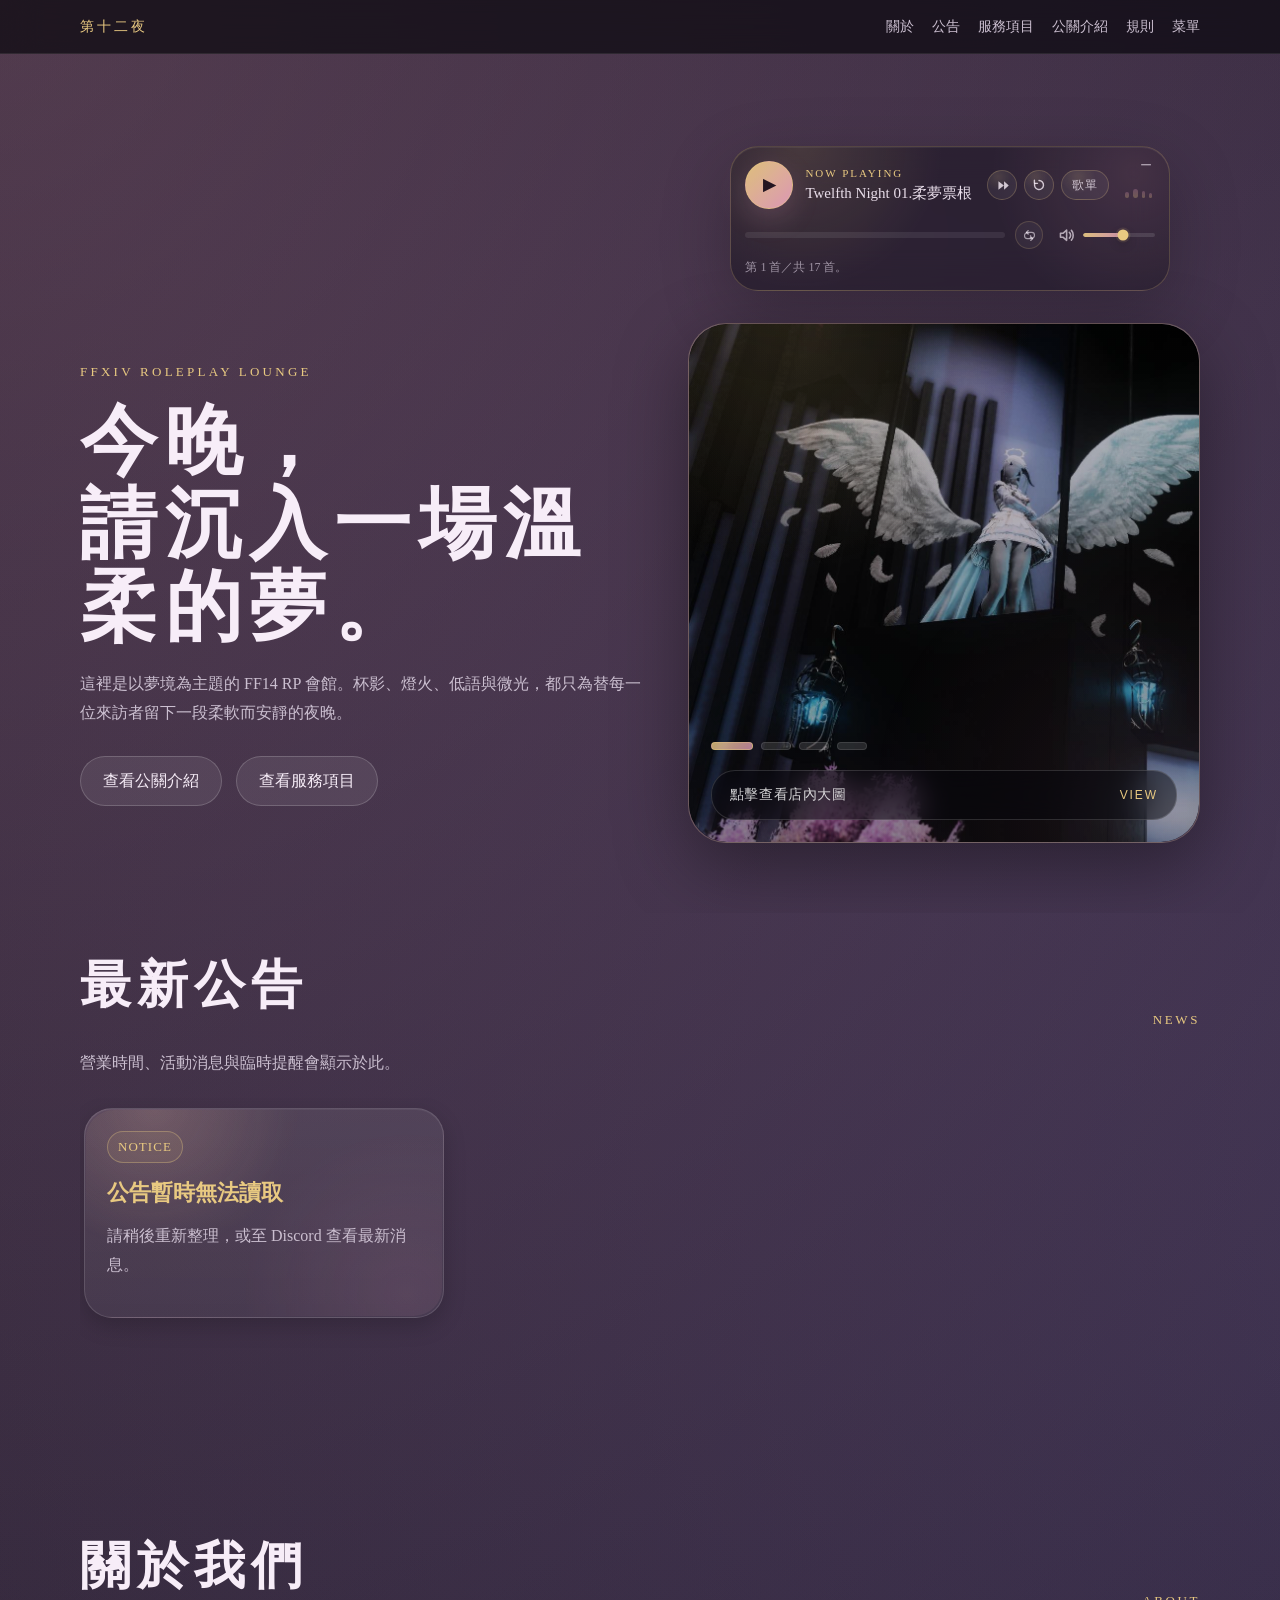
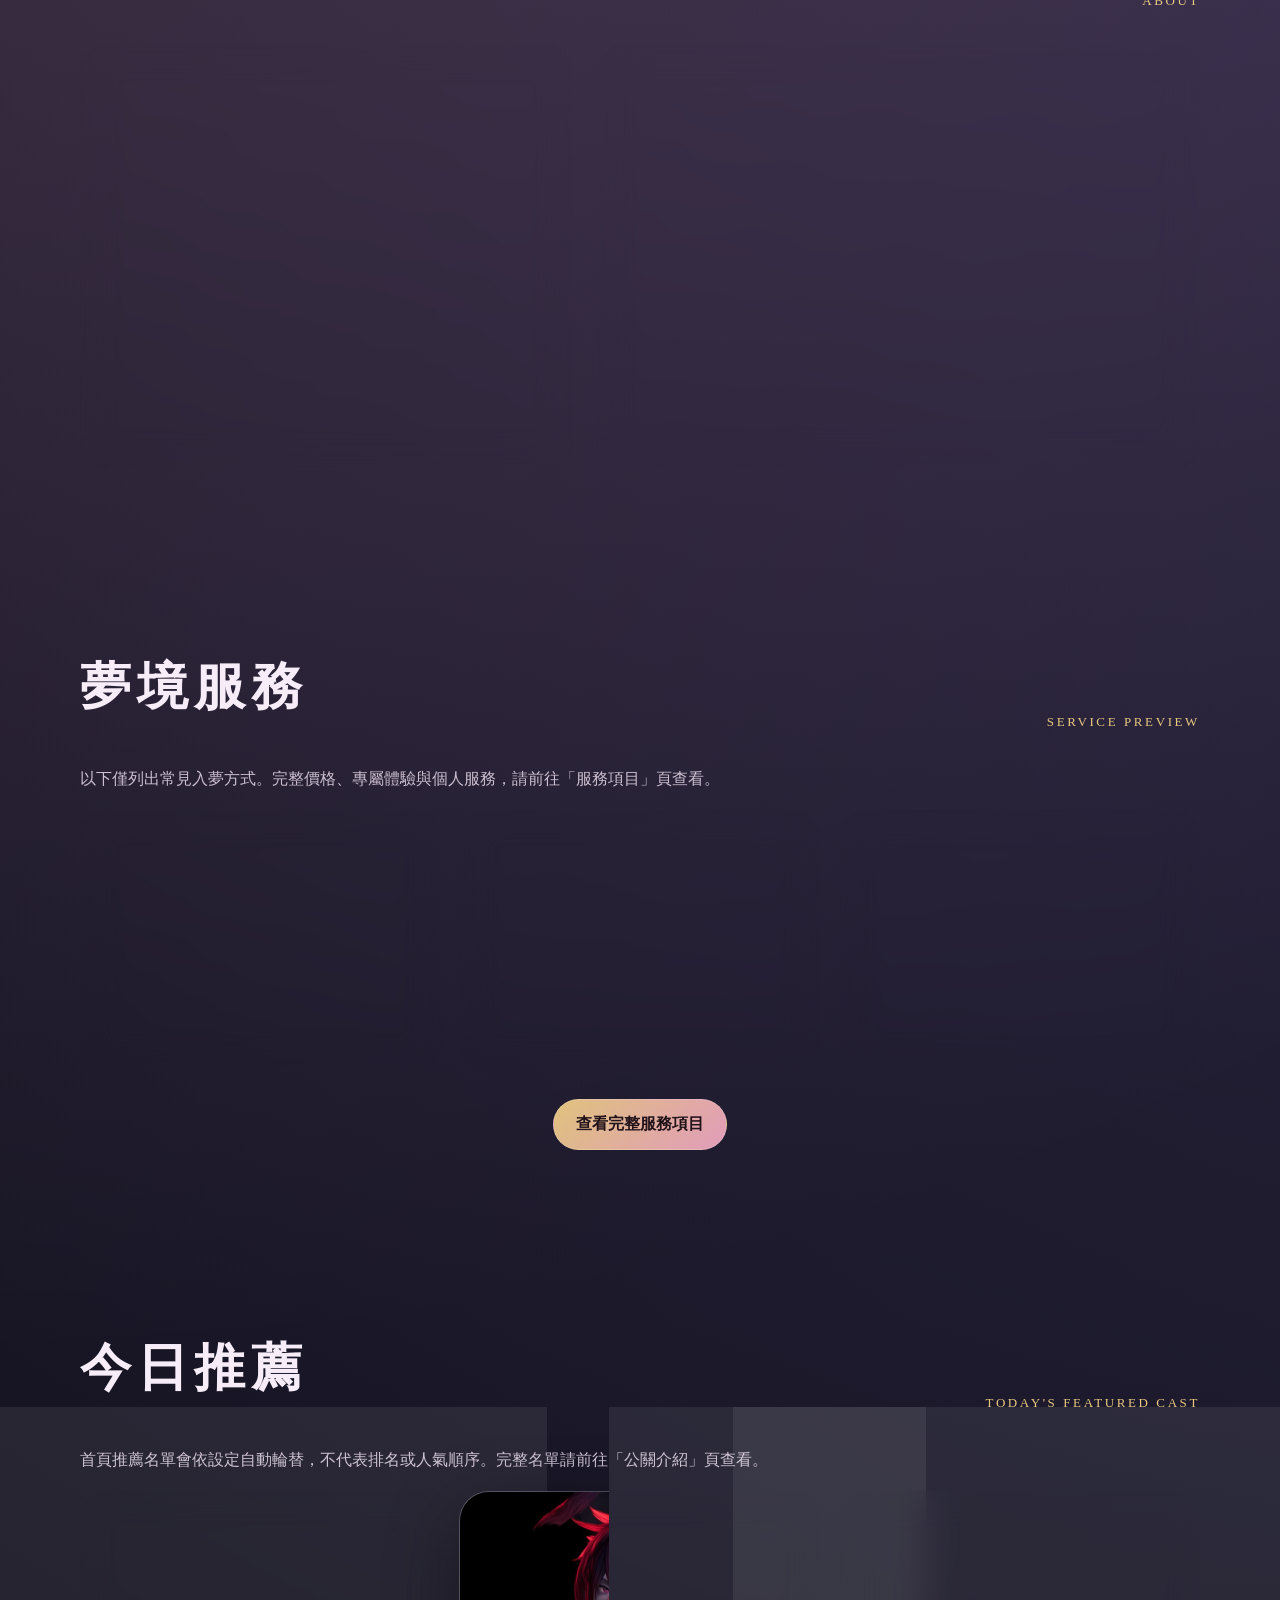
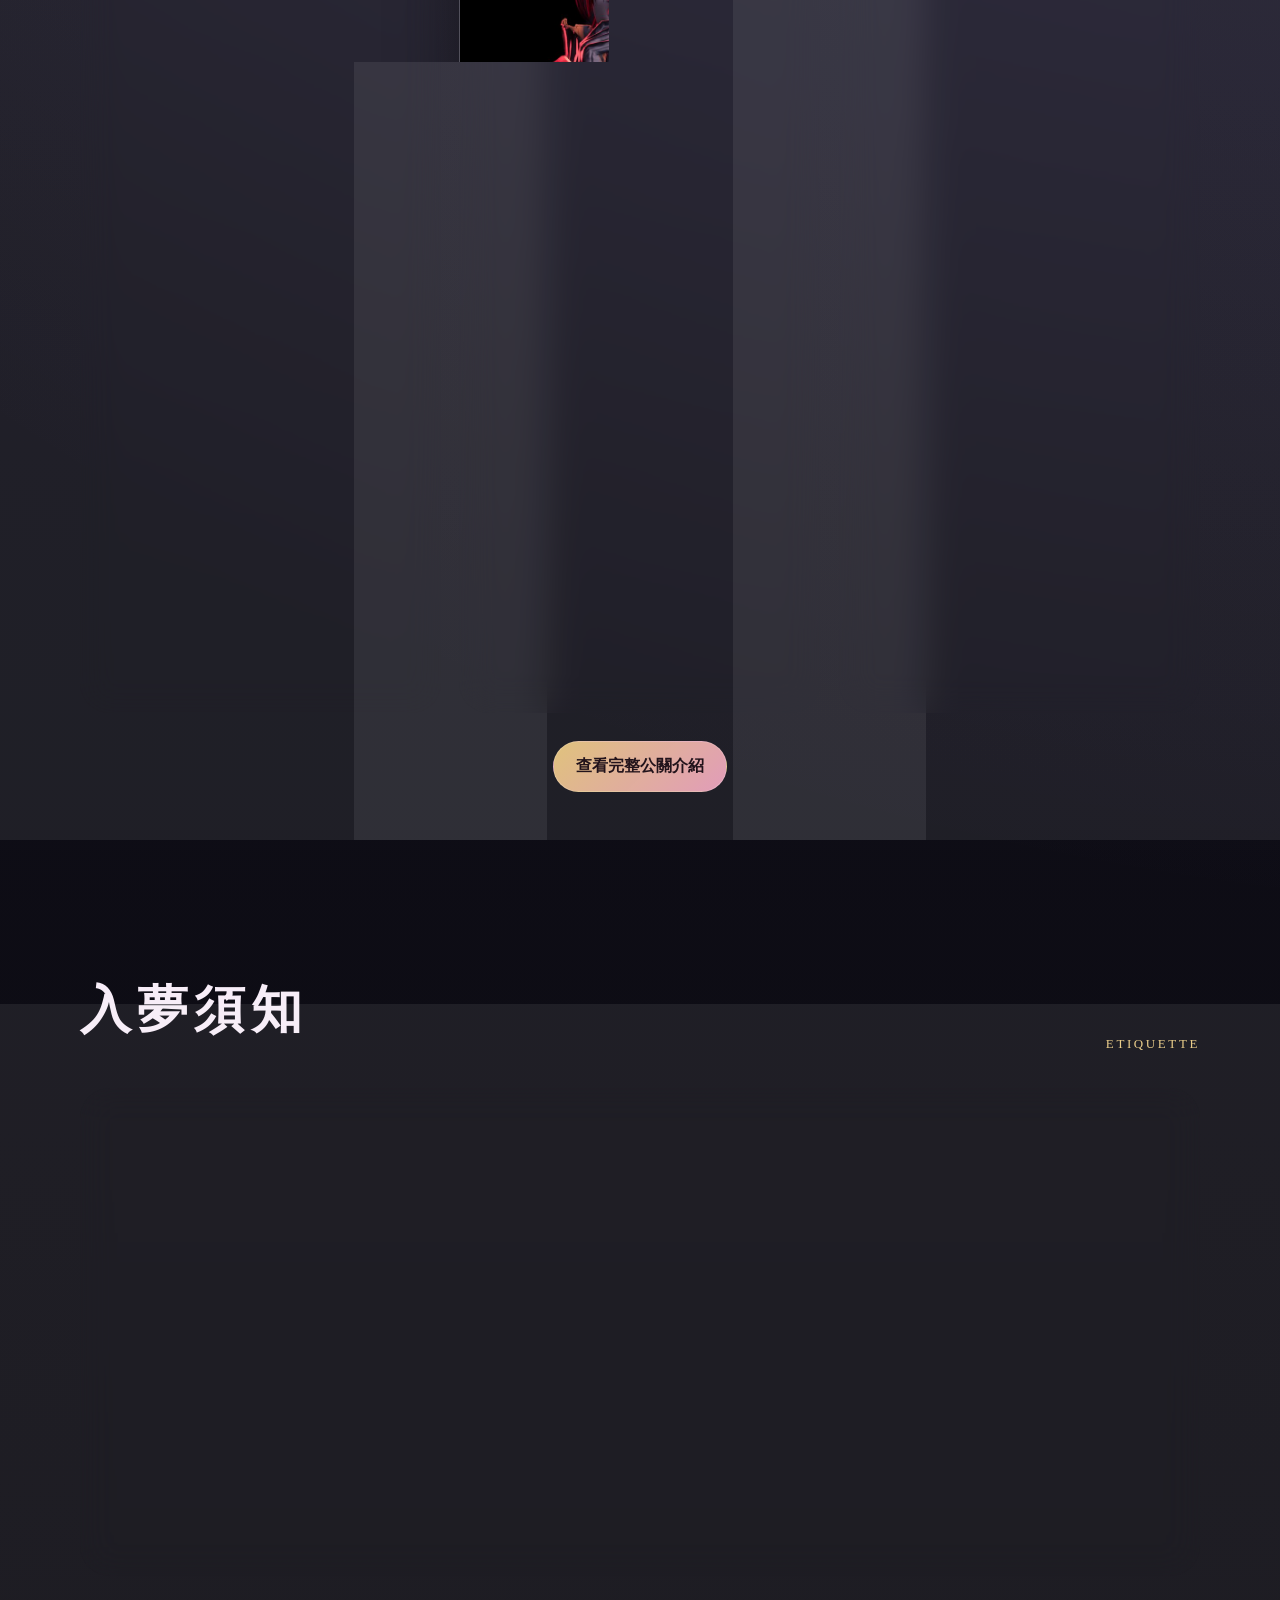
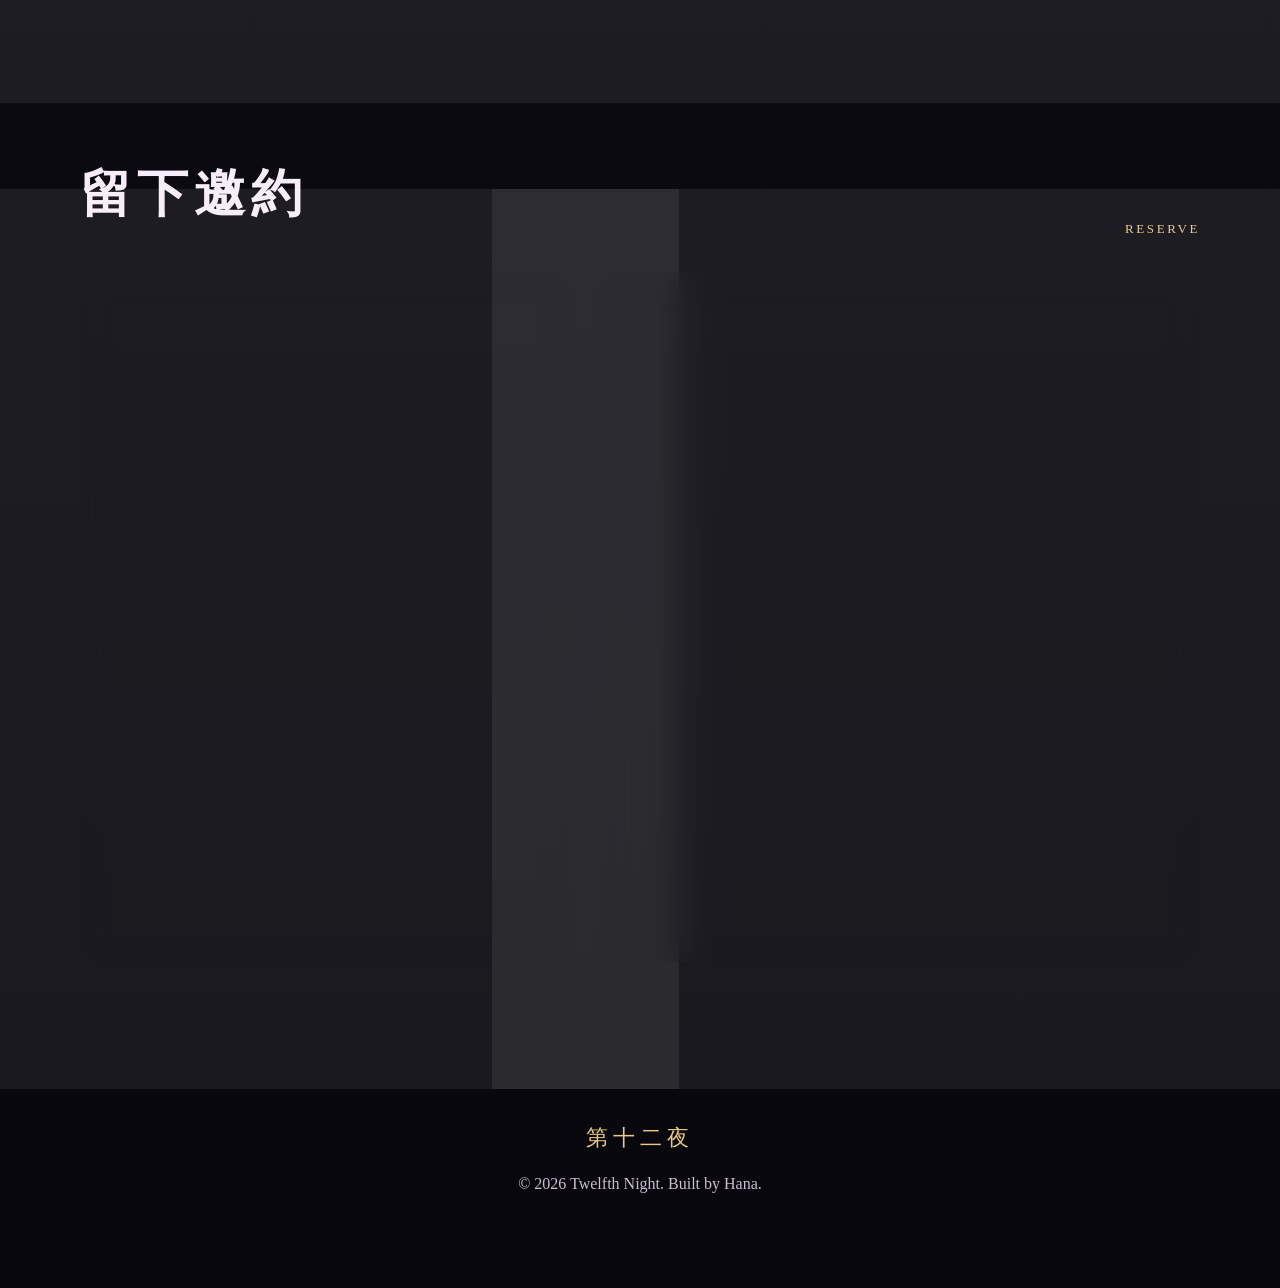
==== commit 4d4c7574: "Add files via upload" ====
--- a/index.html
+++ b/index.html
@@ -4,7 +4,7 @@
 <head>
     <meta charset="UTF-8" />
     <meta name="viewport" content="width=device-width, initial-scale=1.0" />
-    <meta name="description" content="第十二夜是以夢境為主題的 FF14 RP 會館，提供陪席聊天、香檳 CALL、小遊戲、演奏、拍照與線上預約服務。每週五、六於艾奧傑亞開門迎接旅人。" />
+    <meta name="description" content="第十二夜是以夢境為主題的 FF14 RP 會館，提供陪席聊天、香檳 CALL、小遊戲、演奏、拍照與店內活動資訊。每週五、六於艾奧傑亞開門迎接旅人。" />
     <meta name="robots" content="index, follow" />
     <meta name="author" content="第十二夜 Twelfth Night" />
     <meta name="theme-color" content="#08070d" />
@@ -15,7 +15,7 @@
     <meta property="og:type" content="website" />
     <meta property="og:site_name" content="第十二夜 Twelfth Night" />
     <meta property="og:title" content="第十二夜｜FF14 RP 夢境會館" />
-    <meta property="og:description" content="以夢境為主題的 FF14 RP 會館，提供陪席聊天、香檳 CALL、小遊戲、演奏、拍照與線上預約服務。" />
+    <meta property="og:description" content="以夢境為主題的 FF14 RP 會館，提供陪席聊天、香檳 CALL、小遊戲、演奏、拍照與店內活動資訊。" />
     <meta property="og:image" content="https://alan-tsao.github.io/Twelfth-Night/images/main-visual.jpg?v=2" />
     <meta property="og:image:secure_url" content="https://alan-tsao.github.io/Twelfth-Night/images/main-visual.jpg?v=2" />
     <meta property="og:image:type" content="image/jpeg" />
@@ -26,7 +26,7 @@
 
     <meta name="twitter:card" content="summary_large_image" />
     <meta name="twitter:title" content="第十二夜｜FF14 RP 夢境會館" />
-    <meta name="twitter:description" content="今晚，請沉入一場溫柔的夢。第十二夜提供陪席聊天、香檳 CALL、小遊戲、演奏與線上預約。" />
+    <meta name="twitter:description" content="今晚，請沉入一場溫柔的夢。第十二夜提供陪席聊天、香檳 CALL、小遊戲、演奏與店內活動資訊。" />
     <meta name="twitter:image" content="https://alan-tsao.github.io/Twelfth-Night/images/main-visual.jpg?v=2" />
     <meta name="twitter:image:alt" content="第十二夜 FF14 RP 夢境會館店內照片" />
 
@@ -37,7 +37,7 @@
       "name": "第十二夜 Twelfth Night",
       "alternateName": "第十二夜",
       "inLanguage": "zh-Hant-TW",
-      "description": "第十二夜是以夢境為主題的 FF14 RP 會館，提供陪席聊天、香檳 CALL、小遊戲、演奏、拍照與線上預約服務。",
+      "description": "第十二夜是以夢境為主題的 FF14 RP 會館，提供陪席聊天、香檳 CALL、小遊戲、演奏、拍照與店內活動資訊。",
       "url": "https://alan-tsao.github.io/Twelfth-Night/",
       "image": "https://alan-tsao.github.io/Twelfth-Night/images/main-visual.jpg",
       "publisher": {
@@ -47,7 +47,7 @@
       }
     }
     </script>
-    <title>第十二夜｜FF14 RP 夢境會館・線上預約｜Twelfth Night</title>
+    <title>第十二夜｜FF14 RP 夢境會館｜Twelfth Night</title>
     <link rel="icon" href="images/favicon-32.png" type="image/png">
     <link rel="stylesheet" href="css/style.css" />
     <link rel="stylesheet" href="css/motion-effects.css">
@@ -55,7 +55,8 @@
     <link rel="stylesheet" href="css/hero-visual-effects.css">
 </head>
 
-<body>
+<body class="booking-hidden">
+    <!-- 預約入口開關：booking-hidden = 隱藏；要恢復首頁預約按鈕時，移除 body 上的 booking-hidden class 即可。 -->
     <nav class="site-nav">
         <div class="nav-inner"><a class="brand" href="index.html">第十二夜</a>
             <div class="nav-links"><a href="#about">關於</a><a href="#announcements">公告</a><a href="service.html">服務項目</a><a href="cast.html">公關介紹</a><a
@@ -68,7 +69,7 @@
                 <div class="eyebrow">FFXIV ROLEPLAY LOUNGE</div>
                 <h1>今晚，<br />請沉入一場溫柔的夢。</h1>
                 <p class="hero-text">這裡是以夢境為主題的 FF14 RP 會館。杯影、燈火、低語與微光，都只為替每一位來訪者留下一段柔軟而安靜的夜晚。</p>
-                <div class="cta-row"><a class="btn primary" href="booking.html">立即預約</a><a class="btn"
+                <div class="cta-row"><a class="btn primary booking-entry" href="booking.html">立即預約</a><a class="btn"
                         href="cast.html">查看公關介紹</a><a class="btn" href="service.html">查看服務項目</a></div>
             </div>
             <button class="visual hero-visual-trigger" type="button"
@@ -103,7 +104,7 @@
             <div class="panel info-list">
                 <div class="info-item"><strong>店鋪地址</strong>迦樓羅／海都／1區／2號</div>
                 <div class="info-item"><strong>營業時間</strong>每週五、六 22:00–24:00</div>
-                <div class="info-item"><strong>聯絡方式</strong>Discord／Threads／線上預約</div>
+                <div class="info-item"><strong>聯絡方式</strong>Discord／Threads</div>
             </div>
             <div class="panel">
                 <p>第十二夜不是單純的酒吧，也不是匆匆來去的休息處。我們是一間以夢境為主題的 FF14 RP 會館，希望每一位客人都能在這裡被好好迎接、被溫柔傾聽，在現實與艾奧傑亞的縫隙之間，留下一小段只屬於自己的夢。</p>
@@ -167,8 +168,8 @@
         <div class="reserve-grid">
             <div class="panel">
                 <h3 style="margin-top:0;color:var(--gold);font-size:26px">留下今晚的邀約</h3>
-                <p>若您已想好今晚想見的人、想停留的時段，或想體驗的服務，請透過線上預約留下邀約。接待會依內容確認安排，並於 Discord 回覆您。</p>
-                <div class="cta-row"><a class="btn primary" href="booking.html">填寫線上預約</a><a class="btn"
+                <p>若您已想好今晚想見的人、想停留的時段，或想體驗的服務，請透過 Discord 與接待留下邀約。接待會依內容確認安排，並於 Discord 回覆您。</p>
+                <div class="cta-row"><a class="btn primary booking-entry" href="booking.html">填寫線上預約</a><a class="btn"
                         href="cast.html">先看公關介紹</a></div>
             </div>
             <div class="panel">
--- a/css/style.css
+++ b/css/style.css
@@ -3613,3 +3613,353 @@
     border-radius: 18px;
   }
 }
+
+
+/* =========================================================
+   Champagne King Ranking Page
+   香檳王殿堂 / Google Sheet 排行榜頁面
+   ========================================================= */
+.champagne-main{width:min(1120px,calc(100% - 32px));margin:0 auto;padding-bottom:96px}.champagne-hero{width:100%;padding:110px 0 34px}.champagne-hero .page-hero-panel{width:100%;position:relative;overflow:hidden}.champagne-hero .page-hero-panel:before{content:'♛';position:absolute;right:clamp(28px,6vw,78px);bottom:-30px;color:rgba(232,201,129,.08);font-size:clamp(130px,20vw,260px);line-height:1;pointer-events:none}.champagne-dashboard{width:100%;padding:0 0 54px}.champagne-shell{position:relative;overflow:hidden;padding:clamp(20px,3.6vw,42px);border:1px solid rgba(232,201,129,.24);border-radius:38px;background:radial-gradient(circle at 18% 0%,rgba(232,201,129,.13),transparent 34%),radial-gradient(circle at 88% 18%,rgba(242,167,198,.12),transparent 36%),rgba(255,255,255,.06);box-shadow:var(--shadow);backdrop-filter:blur(18px)}.champagne-shell:before{content:'';position:absolute;inset:18px;pointer-events:none;border:1px solid rgba(232,201,129,.12);border-radius:28px}.champagne-top{position:relative;z-index:1;display:flex;align-items:end;justify-content:space-between;gap:20px;margin-bottom:26px}.champagne-top h2{font-size:clamp(30px,4vw,52px)}.champagne-period-select{min-width:min(280px,100%);display:grid;gap:8px}.champagne-period-select select{border-color:rgba(232,201,129,.24);background:radial-gradient(circle at 10% 0%,rgba(232,201,129,.1),transparent 42%),rgba(255,255,255,.08)}.champagne-featured{position:relative;z-index:1;display:grid;grid-template-columns:1.05fr .95fr;gap:22px;align-items:stretch;margin-bottom:24px}.champagne-king-card,.champagne-summary-card,.champagne-ranking-card,.champagne-history-card{border:1px solid rgba(255,255,255,.12);background:radial-gradient(circle at 18% 0%,rgba(242,167,198,.1),transparent 36%),rgba(255,255,255,.055);border-radius:30px;box-shadow:0 20px 64px rgba(0,0,0,.26)}.champagne-king-card{position:relative;overflow:hidden;min-height:310px;padding:clamp(24px,4vw,44px);border-color:rgba(232,201,129,.36);background:radial-gradient(circle at 18% 0%,rgba(232,201,129,.18),transparent 38%),radial-gradient(circle at 82% 16%,rgba(242,167,198,.13),transparent 34%),rgba(255,255,255,.065)}.champagne-king-card:after{content:'Champagne King';position:absolute;right:-18px;bottom:14px;color:rgba(232,201,129,.07);font-size:clamp(42px,8vw,98px);line-height:1;font-style:italic;white-space:nowrap;pointer-events:none}.king-medal{width:82px;height:82px;display:grid;place-items:center;margin-bottom:20px;border-radius:999px;border:1px solid rgba(232,201,129,.42);color:#22131b;background:radial-gradient(circle at 36% 18%,rgba(255,255,255,.62),transparent 26%),linear-gradient(135deg,rgba(232,201,129,.98),rgba(242,167,198,.88));box-shadow:0 16px 42px rgba(232,201,129,.18);font-size:36px}.king-name{margin:0 0 10px;color:var(--gold);font-size:clamp(34px,5vw,62px);letter-spacing:.16em;line-height:1.22}.king-record{color:var(--text);font-size:clamp(20px,3vw,34px);letter-spacing:.08em}.king-note{margin-top:16px;color:var(--muted)}.champagne-summary-card{padding:clamp(22px,3vw,32px);display:grid;align-content:center;gap:14px}.champagne-stat-grid{display:grid;grid-template-columns:1fr 1fr;gap:14px}.champagne-stat{padding:18px;border-radius:24px;border:1px solid rgba(232,201,129,.16);background:rgba(232,201,129,.07)}.champagne-stat strong{display:block;color:var(--gold);font-size:clamp(26px,4vw,42px);line-height:1.18}.champagne-stat span{color:var(--muted);font-size:14px}.champagne-content-grid{position:relative;z-index:1;display:grid;grid-template-columns:1.2fr .8fr;gap:22px;align-items:start}.champagne-ranking-card,.champagne-history-card{padding:clamp(20px,3vw,30px)}.champagne-card-title{display:flex;align-items:center;justify-content:space-between;gap:14px;margin-bottom:18px}.champagne-card-title h3{margin:0;color:var(--gold);font-size:clamp(24px,3vw,34px);letter-spacing:.12em}.champagne-updated{color:rgba(247,237,248,.58);font-size:13px;white-space:nowrap}.champagne-ranking-list,.champagne-history-list{display:grid;gap:12px}.rank-row{display:grid;grid-template-columns:92px minmax(0,1fr) auto;gap:14px;align-items:center;padding:16px;border:1px solid rgba(255,255,255,.1);border-radius:24px;background:rgba(255,255,255,.045)}.rank-row.top-rank{border-color:rgba(232,201,129,.28);background:radial-gradient(circle at 0% 0%,rgba(232,201,129,.12),transparent 34%),rgba(255,255,255,.055)}.rank-badge{display:grid;place-items:center;min-height:58px;border-radius:18px;border:1px solid rgba(232,201,129,.28);color:var(--gold);background:rgba(232,201,129,.08);font-size:22px;letter-spacing:.08em}.rank-row.rank-1 .rank-badge{color:#22131b;border-color:rgba(232,201,129,.52);background:linear-gradient(135deg,rgba(232,201,129,.98),rgba(242,167,198,.86))}.rank-names{display:flex;flex-wrap:wrap;gap:8px;min-width:0}.rank-name-pill{display:inline-flex;align-items:center;min-height:34px;padding:4px 12px;border-radius:999px;color:var(--text);border:1px solid rgba(255,255,255,.13);background:rgba(255,255,255,.07)}.rank-row.rank-1 .rank-name-pill{color:var(--gold);border-color:rgba(232,201,129,.3);background:rgba(232,201,129,.09)}.rank-record{min-width:120px;color:var(--gold);text-align:right;letter-spacing:.08em;white-space:nowrap}.history-item{display:grid;grid-template-columns:92px minmax(0,1fr);gap:12px;align-items:center;padding:14px;border-radius:22px;border:1px solid rgba(255,255,255,.1);background:rgba(255,255,255,.045)}.history-period{color:var(--gold);letter-spacing:.08em}.history-name{color:var(--text)}.history-record{color:var(--muted);font-size:14px}.champagne-empty{padding:18px;border-radius:22px;border:1px solid rgba(255,255,255,.11);background:rgba(255,255,255,.055);color:var(--muted)}.champagne-note-card{position:relative;z-index:1;margin-top:22px;padding:16px 18px;border-radius:22px;border:1px solid rgba(232,201,129,.16);background:rgba(232,201,129,.06);color:var(--muted)}.champagne-note-card strong{color:var(--gold)}@media(max-width:920px){.champagne-hero{padding-top:130px}.champagne-top,.champagne-featured,.champagne-content-grid{grid-template-columns:1fr}.champagne-top{align-items:start;flex-direction:column}.rank-row{grid-template-columns:74px minmax(0,1fr)}.rank-record{grid-column:2;text-align:left}}@media(max-width:560px){.champagne-main{width:min(1120px,calc(100% - 24px))}.champagne-shell{padding:16px;border-radius:28px}.champagne-stat-grid{grid-template-columns:1fr}.rank-row{grid-template-columns:1fr}.rank-badge{width:fit-content;min-width:74px;min-height:46px}.rank-record{grid-column:auto}.history-item{grid-template-columns:1fr}}
+
+
+/* =========================================================
+   Champagne ranking luxury refine v3
+   修正：上方月份標題干擾、排行榜名次框半成品感、#5 對齊、整體高級感
+   ========================================================= */
+
+/* 上方標題不再需要穿過畫面的細線 */
+.champagne-shell::after {
+  display: none !important;
+}
+
+.champagne-top {
+  align-items: center;
+  padding-bottom: 8px;
+  margin-bottom: 30px;
+  border-bottom: 1px solid rgba(232, 201, 129, 0.14);
+}
+
+.champagne-top h2 {
+  font-size: clamp(34px, 4.6vw, 62px);
+  letter-spacing: 0.18em;
+  background: linear-gradient(180deg, #fff7db 0%, #e8c981 52%, #9e6d2d 100%);
+  -webkit-background-clip: text;
+  background-clip: text;
+  color: transparent;
+  text-shadow: none;
+}
+
+.champagne-top .eyebrow {
+  margin-bottom: 8px;
+}
+
+.champagne-period-select {
+  max-width: 280px;
+}
+
+.champagne-period-select select {
+  min-height: 54px;
+  border-radius: 18px;
+  border-color: rgba(232, 201, 129, 0.28);
+  background:
+    radial-gradient(circle at 10% 0%, rgba(232, 201, 129, 0.11), transparent 42%),
+    rgba(255, 255, 255, 0.075);
+}
+
+/* 主視覺卡片再收斂，減少後台 dashboard 感 */
+.champagne-featured {
+  gap: 24px;
+}
+
+.champagne-king-card,
+.champagne-summary-card,
+.champagne-ranking-card,
+.champagne-history-card {
+  box-shadow:
+    0 24px 70px rgba(0, 0, 0, 0.34),
+    inset 0 1px 0 rgba(255, 255, 255, 0.055);
+}
+
+.champagne-king-card {
+  grid-template-columns: 118px minmax(0, 1fr);
+  border-radius: 32px;
+  background:
+    radial-gradient(circle at 14% 10%, rgba(232, 201, 129, 0.18), transparent 34%),
+    radial-gradient(circle at 88% 20%, rgba(242, 167, 198, 0.10), transparent 34%),
+    linear-gradient(145deg, rgba(44, 35, 52, 0.78), rgba(12, 10, 19, 0.94));
+}
+
+.king-medal {
+  width: 96px;
+  height: 96px;
+  border-radius: 50%;
+  background:
+    radial-gradient(circle at 50% 28%, rgba(255, 248, 218, 0.24), transparent 42%),
+    rgba(232, 201, 129, 0.055);
+}
+
+.king-medal .rank-crown-svg {
+  width: 68px;
+  height: 54px;
+}
+
+.king-label {
+  margin-bottom: 10px;
+  border-color: rgba(232, 201, 129, 0.24);
+  background: rgba(232, 201, 129, 0.065);
+}
+
+.king-name {
+  margin-bottom: 6px;
+}
+
+.king-record {
+  font-size: clamp(22px, 3vw, 36px);
+}
+
+/* 月度統計卡片改得更像高級資訊卡，不像表單後台 */
+.champagne-summary-card {
+  border-radius: 32px;
+  background:
+    radial-gradient(circle at 18% 0%, rgba(232, 201, 129, 0.09), transparent 32%),
+    linear-gradient(145deg, rgba(48, 39, 56, 0.62), rgba(16, 14, 24, 0.84));
+}
+
+.champagne-stat {
+  border-radius: 24px;
+  background:
+    linear-gradient(145deg, rgba(232, 201, 129, 0.105), rgba(255, 255, 255, 0.04));
+}
+
+/* 排行榜整體改成殿堂名冊感 */
+.champagne-ranking-card {
+  border-radius: 34px;
+  background:
+    radial-gradient(circle at 10% 0%, rgba(232, 201, 129, 0.08), transparent 30%),
+    linear-gradient(180deg, rgba(42, 35, 50, 0.72), rgba(12, 11, 19, 0.82));
+}
+
+.champagne-card-title {
+  padding-bottom: 14px;
+  margin-bottom: 18px;
+  border-bottom: 1px solid rgba(232, 201, 129, 0.13);
+}
+
+.champagne-card-title h3 {
+  font-size: clamp(28px, 3.5vw, 42px);
+  letter-spacing: 0.14em;
+}
+
+/* 每一列：拿掉垂直切線與多餘標籤，改成一致對齊 */
+.rank-row {
+  grid-template-columns: 98px minmax(0, 1fr) minmax(128px, auto);
+  min-height: 104px;
+  align-items: center;
+  gap: 20px;
+  padding: 18px 20px;
+  border-radius: 28px;
+  background:
+    radial-gradient(circle at 0% 0%, rgba(232, 201, 129, 0.055), transparent 34%),
+    linear-gradient(90deg, rgba(255, 255, 255, 0.055), rgba(255, 255, 255, 0.026));
+}
+
+.rank-row::before {
+  display: none !important;
+}
+
+.rank-row.top-rank {
+  background:
+    radial-gradient(circle at 0% 0%, rgba(232, 201, 129, 0.14), transparent 34%),
+    linear-gradient(90deg, rgba(232, 201, 129, 0.08), rgba(255, 255, 255, 0.026));
+}
+
+.rank-medal-wrap {
+  width: 78px;
+  min-height: 78px;
+  display: grid;
+  place-items: center;
+  align-content: center;
+  justify-self: center;
+  gap: 0;
+}
+
+.rank-crown {
+  width: 44px;
+  height: 32px;
+  margin-bottom: -3px;
+  z-index: 2;
+}
+
+/* 非前三組不保留皇冠占位，修正 #5 左側空一大片的問題 */
+.podium-plain .rank-crown {
+  display: none !important;
+}
+
+.rank-crown-label {
+  display: none !important;
+}
+
+.rank-badge {
+  width: 58px;
+  height: 58px;
+  min-width: 58px;
+  min-height: 58px;
+  display: flex !important;
+  align-items: center;
+  justify-content: center;
+  padding: 0;
+  border-radius: 999px;
+  font-size: 18px;
+  line-height: 1;
+  letter-spacing: 0.03em;
+  text-align: center;
+  white-space: nowrap;
+  background:
+    radial-gradient(circle at 50% 24%, rgba(232, 201, 129, 0.11), transparent 48%),
+    rgba(255, 255, 255, 0.045);
+}
+
+.podium-gold .rank-badge {
+  width: 64px;
+  height: 64px;
+  min-width: 64px;
+  min-height: 64px;
+  color: #2a1a11;
+  border-color: rgba(232, 201, 129, 0.58);
+  background:
+    radial-gradient(circle at 36% 18%, rgba(255, 255, 255, 0.60), transparent 26%),
+    linear-gradient(135deg, rgba(232, 201, 129, 0.98), rgba(242, 167, 198, 0.84));
+  box-shadow: 0 14px 34px rgba(232, 201, 129, 0.16);
+}
+
+.podium-silver .rank-badge {
+  color: #eef2fb;
+  border-color: rgba(218, 224, 234, 0.46);
+  background:
+    radial-gradient(circle at 36% 18%, rgba(255, 255, 255, 0.34), transparent 26%),
+    linear-gradient(135deg, rgba(218, 224, 234, 0.20), rgba(255, 255, 255, 0.055));
+}
+
+.podium-bronze .rank-badge {
+  color: #efb184;
+  border-color: rgba(205, 126, 76, 0.48);
+  background:
+    radial-gradient(circle at 36% 18%, rgba(255, 255, 255, 0.20), transparent 26%),
+    linear-gradient(135deg, rgba(205, 126, 76, 0.18), rgba(255, 255, 255, 0.045));
+}
+
+.rank-crown-svg {
+  filter:
+    drop-shadow(0 8px 16px rgba(0, 0, 0, 0.38))
+    drop-shadow(0 0 10px rgba(232, 201, 129, 0.10));
+}
+
+.rank-names {
+  align-items: center;
+}
+
+.rank-name-pill {
+  min-height: 38px;
+  padding: 5px 15px;
+  color: rgba(247, 237, 248, 0.92);
+  border-color: rgba(255, 255, 255, 0.14);
+  background:
+    linear-gradient(135deg, rgba(255, 255, 255, 0.09), rgba(255, 255, 255, 0.045));
+}
+
+.rank-record {
+  justify-self: end;
+  min-width: 128px;
+  font-size: 18px;
+  color: #ffe0a3;
+  text-align: right;
+  white-space: nowrap;
+}
+
+/* 歷史區降低後台感 */
+.champagne-history-card {
+  border-radius: 34px;
+  background:
+    radial-gradient(circle at 18% 0%, rgba(242, 167, 198, 0.07), transparent 30%),
+    linear-gradient(180deg, rgba(42, 35, 50, 0.56), rgba(12, 11, 19, 0.78));
+}
+
+.history-item {
+  border-radius: 24px;
+}
+
+@media (max-width: 920px) {
+  .champagne-top {
+    align-items: stretch;
+    gap: 18px;
+  }
+
+  .champagne-period-select {
+    max-width: none;
+  }
+
+  .rank-row {
+    grid-template-columns: 88px minmax(0, 1fr);
+    gap: 16px;
+  }
+
+  .rank-record {
+    grid-column: 2;
+    justify-self: start;
+    text-align: left;
+  }
+}
+
+@media (max-width: 560px) {
+  .champagne-top h2 {
+    font-size: clamp(32px, 12vw, 48px);
+  }
+
+  .champagne-king-card {
+    grid-template-columns: 1fr;
+    justify-items: start;
+  }
+
+  .rank-row {
+    grid-template-columns: 72px minmax(0, 1fr);
+    align-items: center;
+  }
+
+  .rank-medal-wrap {
+    width: 64px;
+    min-height: 64px;
+  }
+
+  .rank-crown {
+    width: 38px;
+    height: 28px;
+  }
+
+  .rank-badge,
+  .podium-gold .rank-badge {
+    width: 52px;
+    height: 52px;
+    min-width: 52px;
+    min-height: 52px;
+    font-size: 16px;
+  }
+
+  .rank-record {
+    grid-column: 2;
+    white-space: normal;
+  }
+}
+
+
+/* =========================================================
+   Homepage booking entrance toggle
+   首頁預約入口開關
+   使用方式：
+   - body 有 booking-hidden：隱藏首頁所有 booking.html 入口
+   - 移除 body 的 booking-hidden：恢復首頁預約按鈕
+   ========================================================= */
+body.booking-hidden a[href="booking.html"],
+body.booking-hidden a[href^="booking.html?"],
+body.booking-hidden .booking-entry {
+  display: none !important;
+}
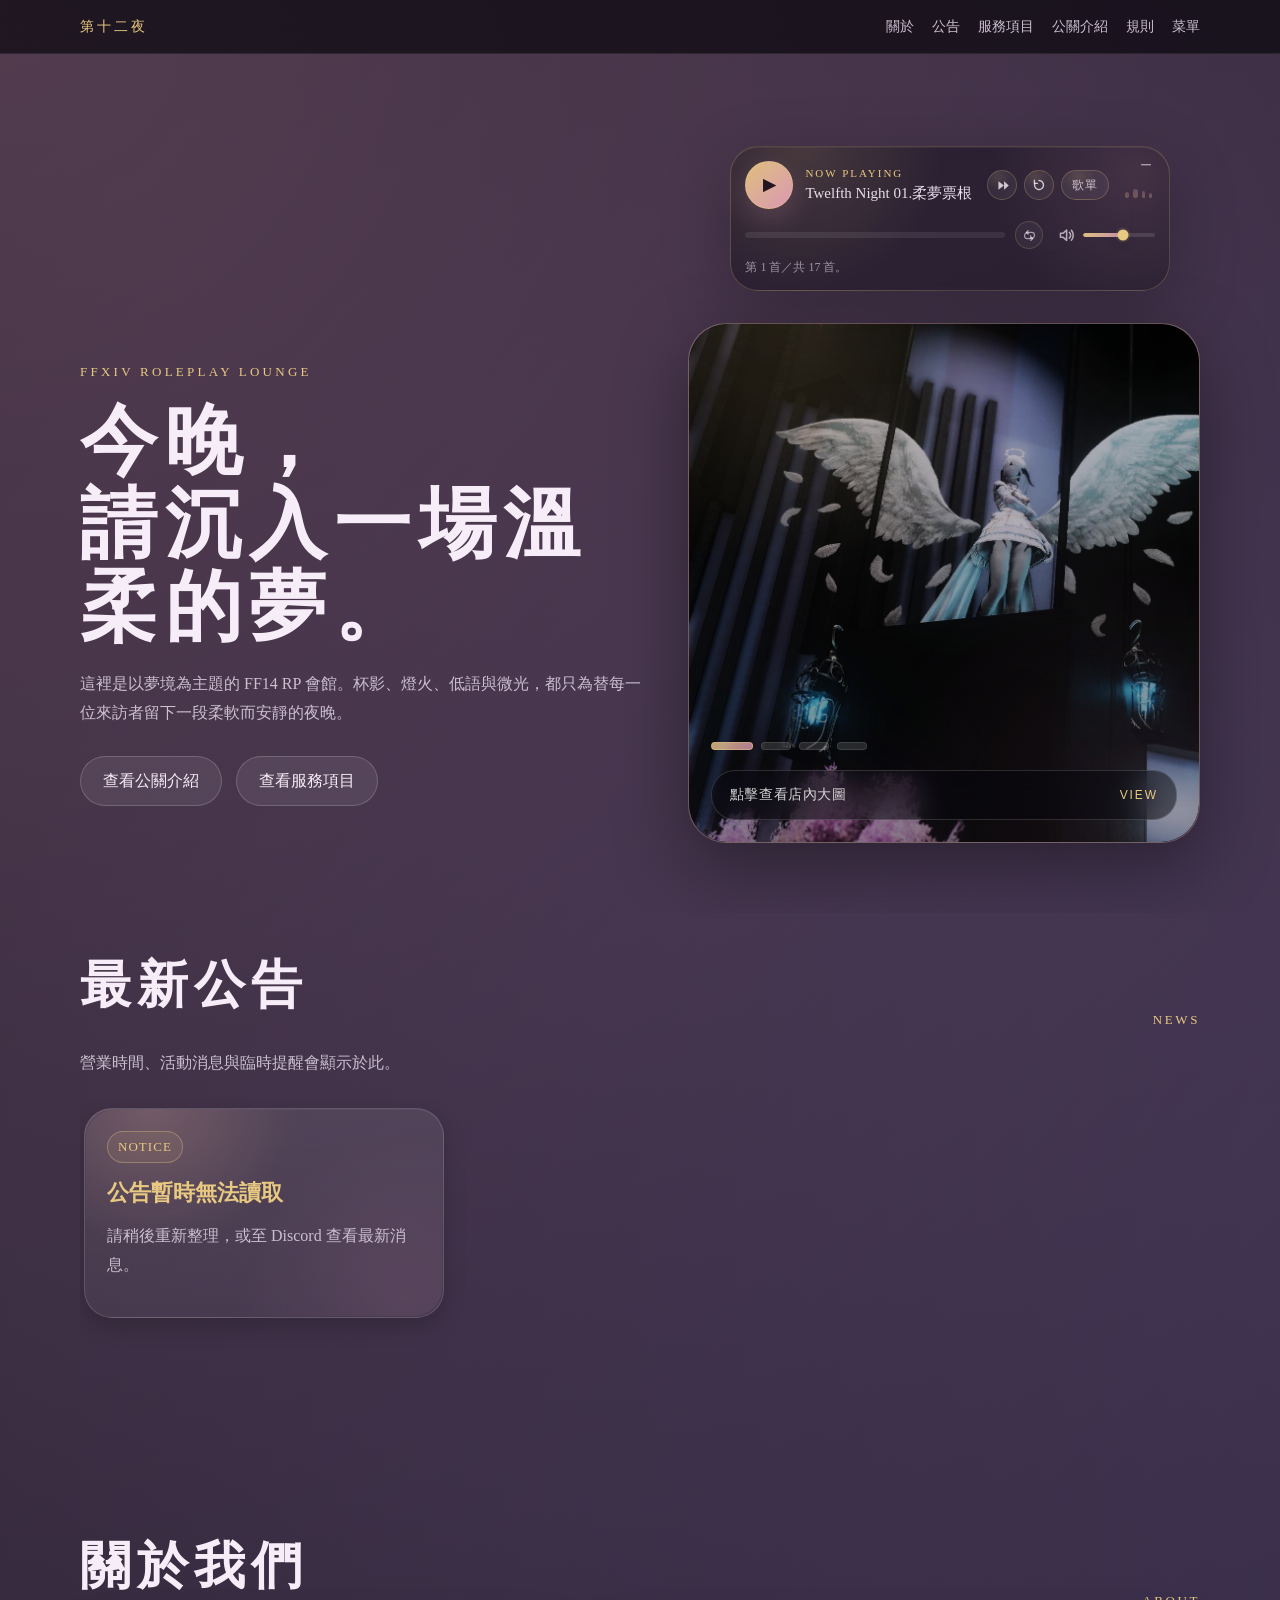
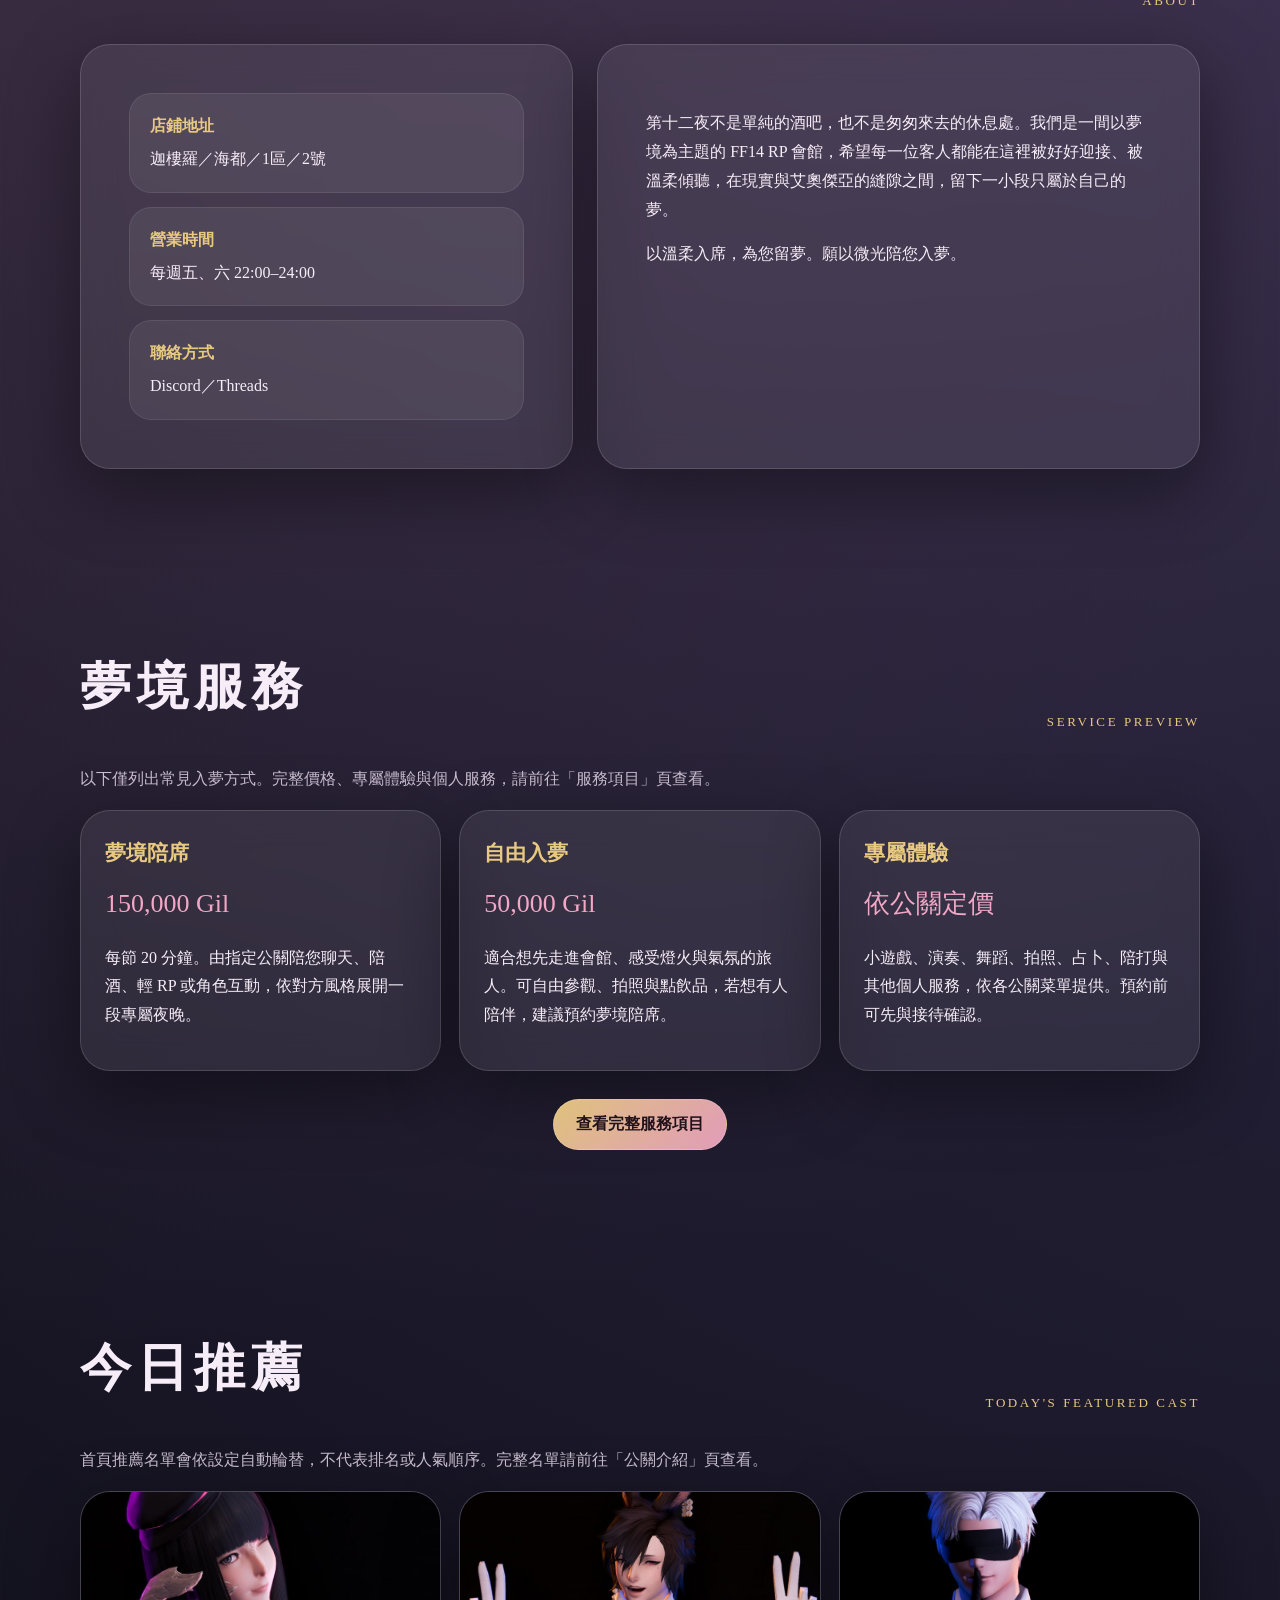
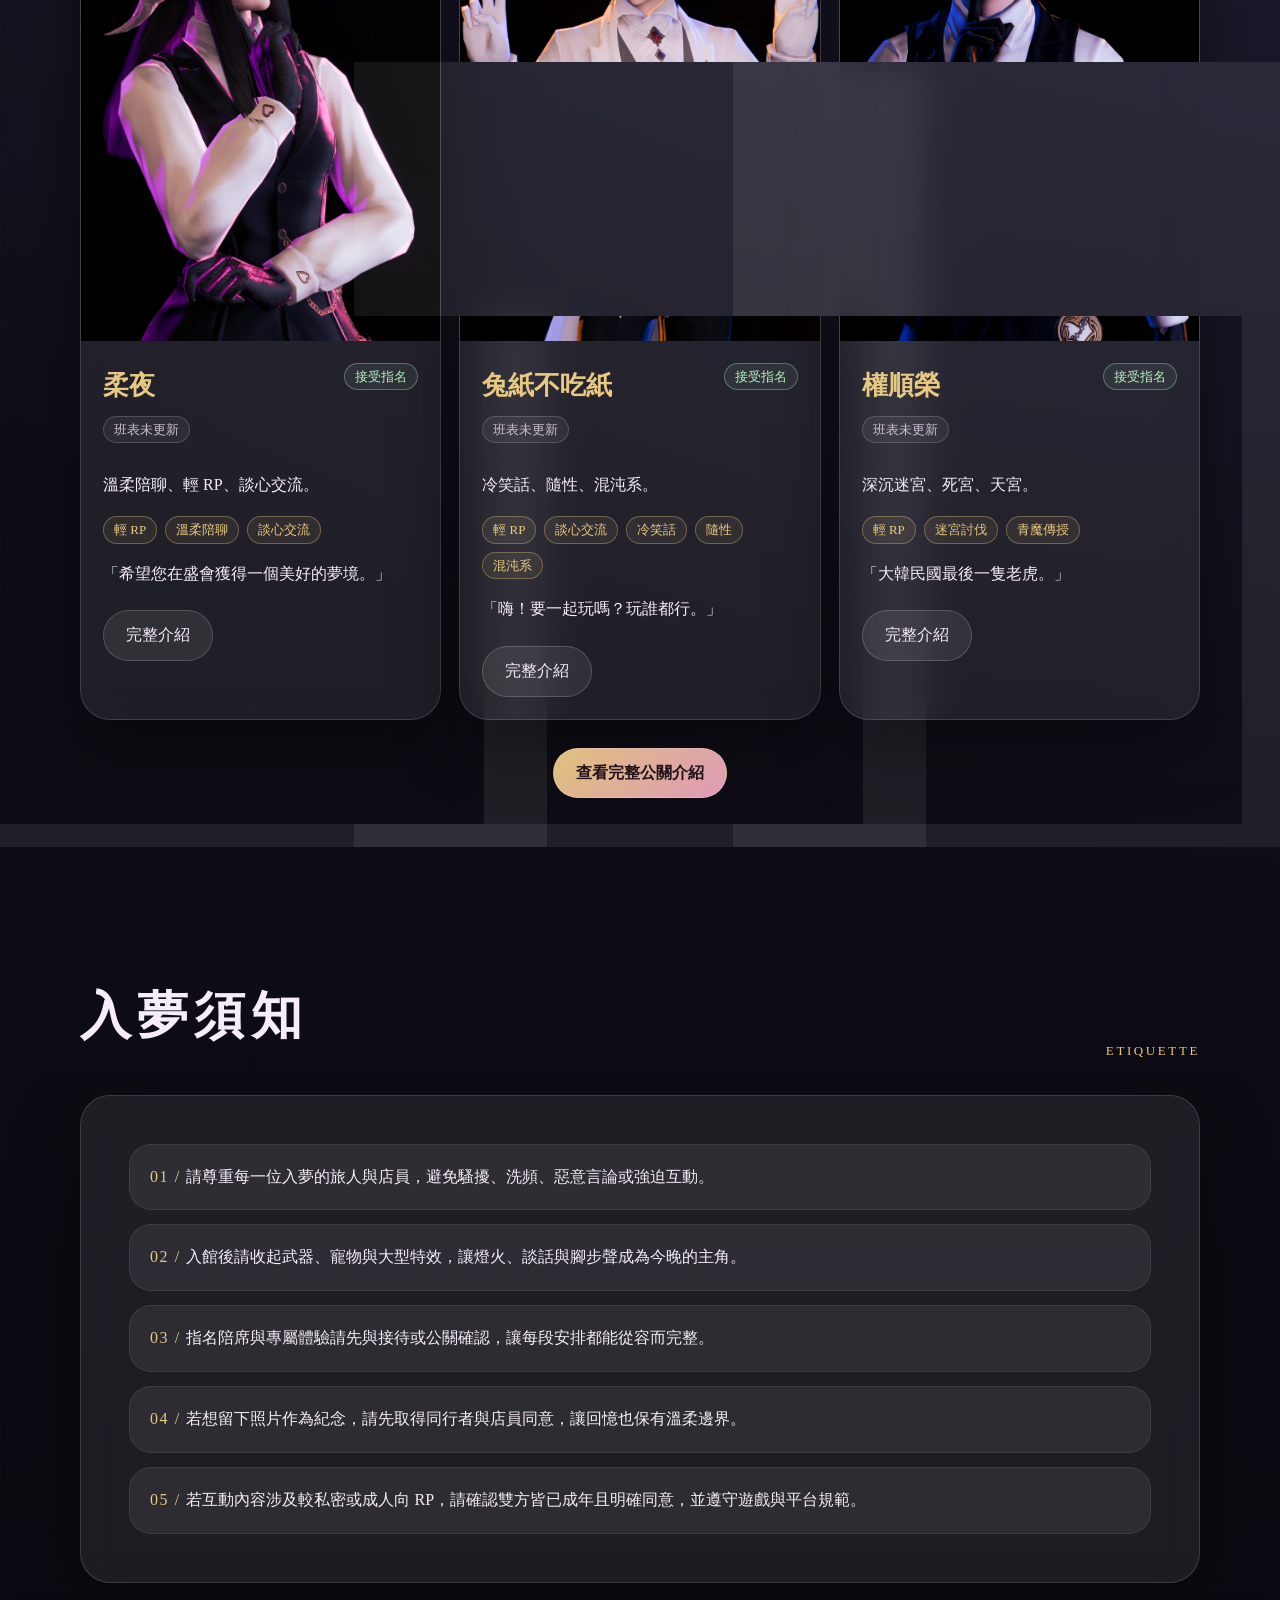
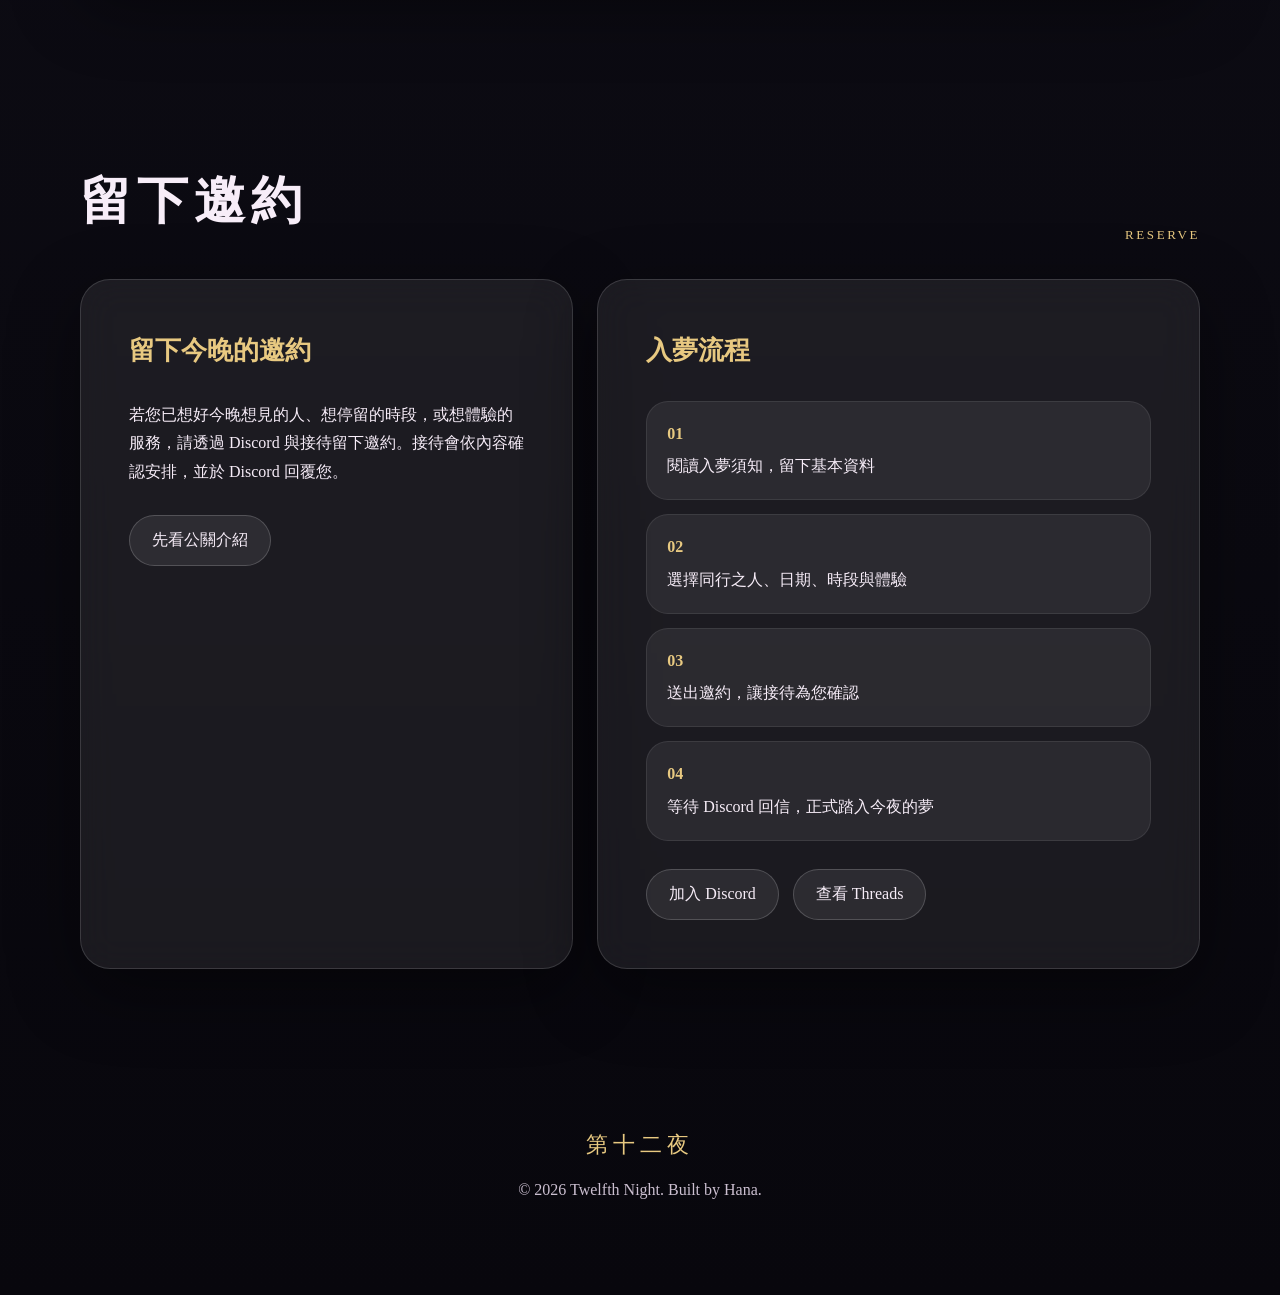
==== commit 2f307b62: "Add files via upload" ====
--- a/index.html
+++ b/index.html
@@ -191,6 +191,7 @@
         <div>© 2026 Twelfth Night. Built by Hana.</div>
     </footer>
     <script src="js/cast-data.js"></script>
+    <script src="js/sheet-utils.js"></script>
     <script src="js/featured-cast.js"></script>
     <script src="js/announcements.js"></script>
     <script src="js/scroll-reveal.js"></script>
@@ -199,4 +200,4 @@
     <script src="js/lofi-player.js"></script>
 </body>
 
-</html>+</html>
--- a/css/style.css
+++ b/css/style.css
@@ -3016,6 +3016,171 @@
 
 
 /* =========================================================
+   Service page guest experience polish
+   讓服務頁更像高級會館的服務名冊，方便客人快速理解今晚適合的安排。
+   ========================================================= */
+.service-page .page-hero-panel {
+  overflow: hidden;
+}
+
+.service-page .page-hero-panel::before {
+  content: "";
+  position: absolute;
+  right: clamp(20px, 5vw, 70px);
+  bottom: -52px;
+  width: clamp(150px, 24vw, 300px);
+  height: clamp(150px, 24vw, 300px);
+  pointer-events: none;
+  border-radius: 999px;
+  border: 1px solid rgba(232, 201, 129, .13);
+  background:
+    radial-gradient(circle at 50% 38%, rgba(232, 201, 129, .12), transparent 46%),
+    rgba(255, 255, 255, .025);
+}
+
+.service-guest-path {
+  position: relative;
+  z-index: 1;
+  display: grid;
+  grid-template-columns: repeat(3, minmax(0, 1fr));
+  gap: 12px;
+  margin-top: 30px;
+}
+
+.service-guest-path > div {
+  min-width: 0;
+  padding: 16px 18px;
+  border: 1px solid rgba(232, 201, 129, .16);
+  border-radius: 22px;
+  background:
+    linear-gradient(180deg, rgba(232, 201, 129, .075), rgba(255, 255, 255, .035));
+}
+
+.service-guest-path span {
+  display: block;
+  margin-bottom: 6px;
+  color: rgba(232, 201, 129, .82);
+  font-size: 12px;
+  letter-spacing: .16em;
+}
+
+.service-guest-path strong {
+  display: block;
+  color: var(--text);
+  font-size: 18px;
+  letter-spacing: .08em;
+}
+
+.service-guest-path p {
+  margin: 8px 0 0;
+  color: var(--muted);
+  font-size: 14px;
+  line-height: 1.7;
+}
+
+.service-page .service-list {
+  grid-template-columns: repeat(3, minmax(0, 1fr));
+  align-items: stretch;
+}
+
+.service-page .service-list .card {
+  position: relative;
+  overflow: hidden;
+  display: flex;
+  flex-direction: column;
+  min-height: 100%;
+  border-color: rgba(255, 255, 255, .12);
+  background:
+    radial-gradient(circle at 16% 0%, rgba(232, 201, 129, .085), transparent 34%),
+    rgba(255, 255, 255, .065);
+  transition:
+    transform .22s ease,
+    border-color .22s ease,
+    box-shadow .22s ease,
+    background .22s ease;
+}
+
+.service-page .service-list .card::before {
+  content: "";
+  position: absolute;
+  inset: 0;
+  pointer-events: none;
+  opacity: 0;
+  background:
+    linear-gradient(135deg, rgba(232, 201, 129, .14), transparent 34%),
+    radial-gradient(circle at 86% 10%, rgba(242, 167, 198, .12), transparent 34%);
+  transition: opacity .22s ease;
+}
+
+.service-page .service-list .card:hover,
+.service-page .service-list .card:focus-within {
+  transform: translateY(-4px);
+  border-color: rgba(232, 201, 129, .34);
+  box-shadow:
+    0 24px 70px rgba(0, 0, 0, .32),
+    0 0 0 1px rgba(232, 201, 129, .08) inset;
+}
+
+.service-page .service-list .card:hover::before,
+.service-page .service-list .card:focus-within::before {
+  opacity: 1;
+}
+
+.service-page .service-list .card > * {
+  position: relative;
+  z-index: 1;
+}
+
+.service-page .service-list .card h3 {
+  font-size: 23px;
+  letter-spacing: .08em;
+}
+
+.service-page .service-list .card p {
+  color: var(--muted);
+}
+
+.service-page .service-list .price {
+  width: fit-content;
+  max-width: 100%;
+  padding: 5px 13px;
+  border: 1px solid rgba(242, 167, 198, .24);
+  border-radius: 999px;
+  background: rgba(242, 167, 198, .08);
+  font-size: 20px;
+  line-height: 1.5;
+}
+
+.service-page .service-list .meta {
+  margin-top: auto;
+}
+
+.service-page #personal .panel {
+  background:
+    radial-gradient(circle at 12% 0%, rgba(232, 201, 129, .10), transparent 34%),
+    rgba(255, 255, 255, .065);
+}
+
+@media (max-width: 980px) {
+  .service-guest-path,
+  .service-page .service-list {
+    grid-template-columns: repeat(2, minmax(0, 1fr));
+  }
+}
+
+@media (max-width: 680px) {
+  .service-guest-path,
+  .service-page .service-list {
+    grid-template-columns: 1fr;
+  }
+
+  .service-guest-path > div {
+    padding: 15px 16px;
+  }
+}
+
+
+/* =========================================================
    Menu Book Page
    菜單 / 酒單翻頁頁面
    圖片路徑：
@@ -3080,7 +3245,11 @@
 }
 
 .menu-book-status {
-  color: var(--muted);
+  padding: 5px 12px;
+  border: 1px solid rgba(232, 201, 129, .18);
+  border-radius: 999px;
+  color: var(--gold);
+  background: rgba(232, 201, 129, .07);
   font-size: 14px;
   letter-spacing: 0.08em;
 }
@@ -3107,7 +3276,6 @@
 
 .menu-spread.active {
   display: grid;
-  animation: menuSpreadIn 0.46s cubic-bezier(.2, .8, .2, 1) both;
 }
 
 .menu-spread.is-single {
@@ -3280,6 +3448,19 @@
   object-fit: contain;
   border-radius: 18px;
   box-shadow: 0 18px 54px rgba(0, 0, 0, 0.32);
+  transition:
+    transform .22s ease,
+    box-shadow .22s ease,
+    filter .22s ease;
+}
+
+.menu-image:hover,
+.menu-image:focus-visible {
+  transform: translateY(-2px) scale(1.01);
+  filter: brightness(1.04);
+  box-shadow:
+    0 24px 64px rgba(0, 0, 0, 0.40),
+    0 0 0 1px rgba(232, 201, 129, .18);
 }
 
 .menu-image.is-missing {
@@ -3327,10 +3508,15 @@
   position: relative;
   z-index: 1;
   display: flex;
+  align-items: center;
   justify-content: space-between;
   gap: 14px;
   flex-wrap: wrap;
   margin-top: 24px;
+  padding: 10px;
+  border: 1px solid rgba(255, 255, 255, .08);
+  border-radius: 999px;
+  background: rgba(8, 7, 13, .22);
 }
 
 .menu-book-controls .btn {
@@ -3341,19 +3527,36 @@
   display: inline-flex;
   align-items: center;
   gap: 8px;
+  padding: 0 8px;
 }
 
 .menu-book-dot {
-  width: 10px;
-  height: 10px;
+  appearance: none;
+  width: 12px;
+  height: 12px;
   border-radius: 999px;
   border: 1px solid rgba(232, 201, 129, 0.36);
   background: rgba(255, 255, 255, 0.08);
+  cursor: pointer;
+  padding: 0;
+  transition:
+    width .18s ease,
+    background .18s ease,
+    border-color .18s ease,
+    box-shadow .18s ease;
 }
 
 .menu-book-dot.active {
-  width: 24px;
+  width: 30px;
+  border-color: rgba(232, 201, 129, .62);
   background: linear-gradient(90deg, rgba(232, 201, 129, 0.95), rgba(242, 167, 198, 0.86));
+  box-shadow: 0 0 18px rgba(232, 201, 129, .16);
+}
+
+.menu-book-dot:hover,
+.menu-book-dot:focus-visible {
+  border-color: rgba(232, 201, 129, .62);
+  background: rgba(232, 201, 129, .20);
 }
 
 .menu-note-card {
@@ -3472,7 +3675,10 @@
 .menu-lightbox-backdrop {
   position: absolute;
   inset: 0;
-  background: rgba(3, 3, 8, 0.82);
+  background:
+    radial-gradient(circle at 22% 0%, rgba(232, 201, 129, .12), transparent 34%),
+    radial-gradient(circle at 82% 16%, rgba(242, 167, 198, .10), transparent 34%),
+    rgba(3, 3, 8, 0.86);
   backdrop-filter: blur(16px);
 }
 
@@ -3496,7 +3702,9 @@
   border-radius: 20px;
   border: 1px solid rgba(232, 201, 129, 0.30);
   background: rgba(8, 7, 13, 0.84);
-  box-shadow: 0 28px 90px rgba(0, 0, 0, 0.70);
+  box-shadow:
+    0 28px 90px rgba(0, 0, 0, 0.70),
+    0 0 0 10px rgba(255, 255, 255, .025);
 }
 
 .menu-lightbox-caption {
@@ -3952,14 +4160,224 @@
 
 
 /* =========================================================
-   Homepage booking entrance toggle
-   首頁預約入口開關
+   Cast card interaction polish
+   強化公關名冊卡片的點擊感，維持首頁入口安靜簡潔。
+   ========================================================= */
+.cast-card-profile .cta-row .btn {
+  transition:
+    transform .18s ease,
+    border-color .18s ease,
+    background .18s ease,
+    box-shadow .18s ease,
+    color .18s ease;
+}
+
+.btn:focus-visible,
+.filter-btn:focus-visible {
+  outline: 2px solid rgba(232, 201, 129, .72);
+  outline-offset: 3px;
+}
+
+.cast-card-profile {
+  position: relative;
+  isolation: isolate;
+  border-color: rgba(255, 255, 255, .12);
+  background:
+    radial-gradient(circle at 16% 0%, rgba(232, 201, 129, .08), transparent 34%),
+    rgba(255, 255, 255, .07);
+  transition:
+    transform .24s ease,
+    border-color .24s ease,
+    box-shadow .24s ease,
+    background .24s ease;
+}
+
+.cast-card-profile::before {
+  content: "";
+  position: absolute;
+  inset: 0;
+  z-index: 0;
+  pointer-events: none;
+  border-radius: inherit;
+  background:
+    radial-gradient(circle at 22% 0%, rgba(232, 201, 129, .18), transparent 34%),
+    linear-gradient(180deg, rgba(242, 167, 198, .08), transparent 42%);
+  opacity: 0;
+  transition: opacity .24s ease;
+}
+
+.cast-card-profile > * {
+  position: relative;
+  z-index: 1;
+}
+
+.cast-card-profile:hover,
+.cast-card-profile:focus-within {
+  transform: translateY(-6px);
+  border-color: rgba(232, 201, 129, .42);
+  box-shadow:
+    0 28px 82px rgba(0, 0, 0, .36),
+    0 0 0 1px rgba(232, 201, 129, .10) inset;
+}
+
+.cast-card-profile:hover::before,
+.cast-card-profile:focus-within::before {
+  opacity: 1;
+}
+
+.cast-card-profile .cast-img::after {
+  content: "";
+  position: absolute;
+  inset: 0;
+  pointer-events: none;
+  background:
+    linear-gradient(180deg, rgba(8, 7, 13, 0) 52%, rgba(8, 7, 13, .56) 100%),
+    radial-gradient(circle at 18% 12%, rgba(232, 201, 129, .12), transparent 36%);
+  opacity: .72;
+  transition: opacity .24s ease;
+}
+
+.cast-card-profile:hover .cast-img::after,
+.cast-card-profile:focus-within .cast-img::after {
+  opacity: .42;
+}
+
+.cast-card-profile .cast-photo {
+  transition:
+    transform .32s ease,
+    filter .32s ease;
+}
+
+.cast-card-profile:hover .cast-photo,
+.cast-card-profile:focus-within .cast-photo {
+  transform: scale(1.035);
+  filter: brightness(1.06) saturate(1.04);
+}
+
+.cast-card-profile .cast-body {
+  background:
+    linear-gradient(180deg, rgba(255, 255, 255, .035), rgba(255, 255, 255, 0));
+}
+
+.cast-card-profile .today-line,
+.cast-card-profile .tag,
+.cast-card-profile .status {
+  transition:
+    border-color .2s ease,
+    background .2s ease,
+    color .2s ease;
+}
+
+.cast-card-profile:hover .today-line,
+.cast-card-profile:focus-within .today-line {
+  border-color: rgba(232, 201, 129, .48);
+  background: rgba(232, 201, 129, .12);
+}
+
+.cast-card-profile .cta-row {
+  gap: 10px;
+}
+
+.cast-card-profile .cta-row .btn {
+  min-height: 42px;
+  padding: 8px 16px;
+  background: rgba(255, 255, 255, .075);
+}
+
+.cast-card-profile .cta-row .btn:hover,
+.cast-card-profile .cta-row .btn:focus-visible {
+  transform: translateY(-1px);
+  border-color: rgba(232, 201, 129, .48);
+  background: rgba(232, 201, 129, .11);
+}
+
+.cast-card-profile .personal-menu-btn {
+  border-color: rgba(242, 167, 198, .28);
+  background: rgba(242, 167, 198, .075);
+}
+
+.cast-card-profile .personal-menu-btn:hover,
+.cast-card-profile .personal-menu-btn:focus-visible {
+  border-color: rgba(242, 167, 198, .54);
+  background: rgba(242, 167, 198, .13);
+  color: #ffd8e8;
+}
+
+@media (hover: none) {
+  .cast-card-profile:hover {
+    transform: none;
+  }
+
+  .cast-card-profile:hover .cast-photo {
+    transform: none;
+    filter: none;
+  }
+}
+
+@media (max-width: 560px) {
+  .cast-card-profile .cta-row .btn {
+    flex: 1 1 auto;
+  }
+}
+
+/* =========================================================
+   Public booking entrance toggle
+   公開預約入口開關
    使用方式：
-   - body 有 booking-hidden：隱藏首頁所有 booking.html 入口
-   - 移除 body 的 booking-hidden：恢復首頁預約按鈕
+   - body 有 booking-hidden：隱藏 booking.html 入口，顯示 Discord 洽詢
+   - 移除 body 的 booking-hidden：恢復線上預約入口
    ========================================================= */
 body.booking-hidden a[href="booking.html"],
 body.booking-hidden a[href^="booking.html?"],
 body.booking-hidden .booking-entry {
   display: none !important;
 }
+
+body:not(.booking-hidden) .booking-contact-entry {
+  display: none !important;
+}
+
+/* =========================================================
+   Performance comfort patch
+   降低動畫、毛玻璃與大陰影在低動態偏好 / 手機窄版的負擔
+   ========================================================= */
+@media (prefers-reduced-motion: reduce) {
+  .lofi-bars span,
+  .lofi-title span,
+  .lofi-note .lofi-note-marquee,
+  .menu-spread,
+  .menu-book.is-flipping-next .menu-spread.active,
+  .menu-book.is-flipping-prev .menu-spread.active,
+  .menu-lightbox-image,
+  .rank-crown-svg {
+    animation: none !important;
+    transition: none !important;
+  }
+
+  .menu-book.is-flipping-next .menu-spread.active,
+  .menu-book.is-flipping-prev .menu-spread.active {
+    transform: none !important;
+    filter: none !important;
+  }
+}
+
+@media (max-width: 560px) {
+  .lofi-player,
+  .lofi-playlist-panel,
+  .menu-book-shell,
+  .menu-lightbox-dialog,
+  .champagne-shell,
+  .champagne-king-card,
+  .champagne-summary-card,
+  .champagne-ranking-card,
+  .champagne-history-card {
+    backdrop-filter: none !important;
+    -webkit-backdrop-filter: none !important;
+    box-shadow: 0 16px 44px rgba(0, 0, 0, 0.28);
+  }
+
+  .site-nav {
+    backdrop-filter: blur(10px);
+    -webkit-backdrop-filter: blur(10px);
+  }
+}
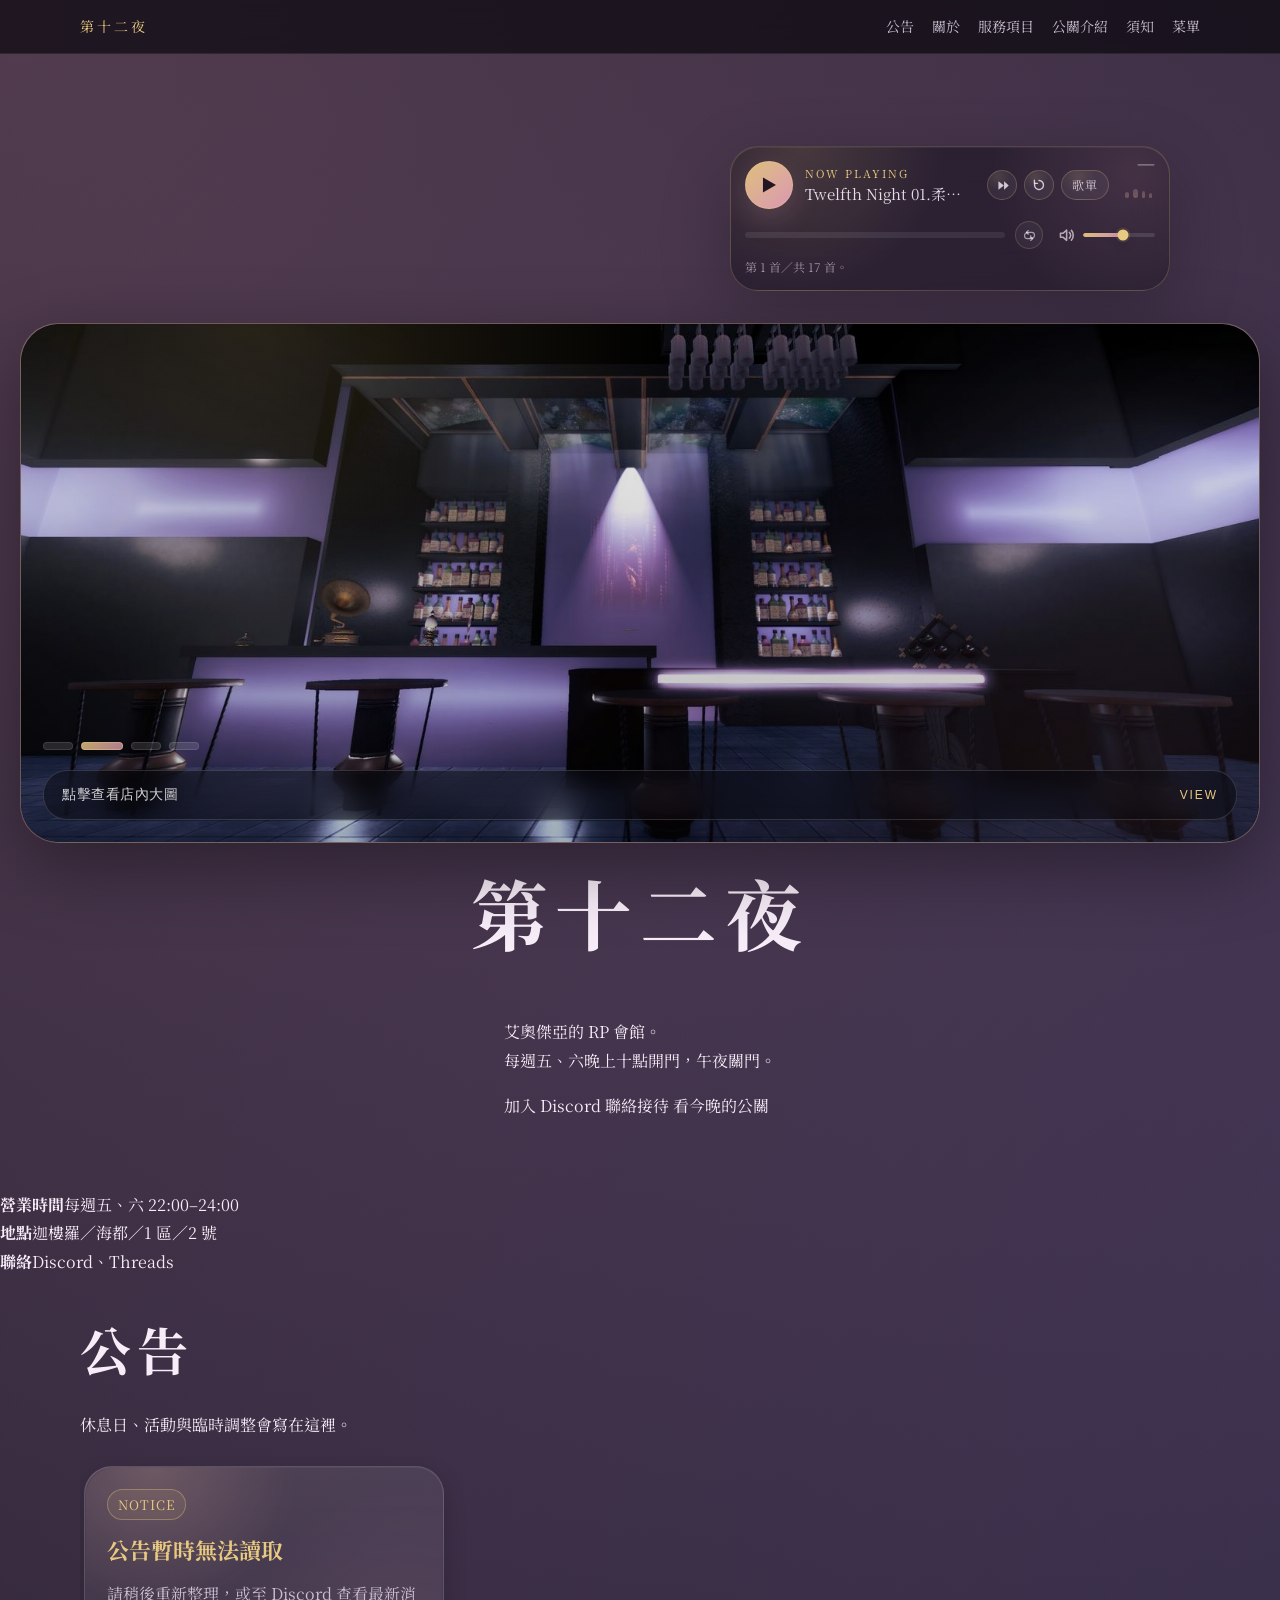
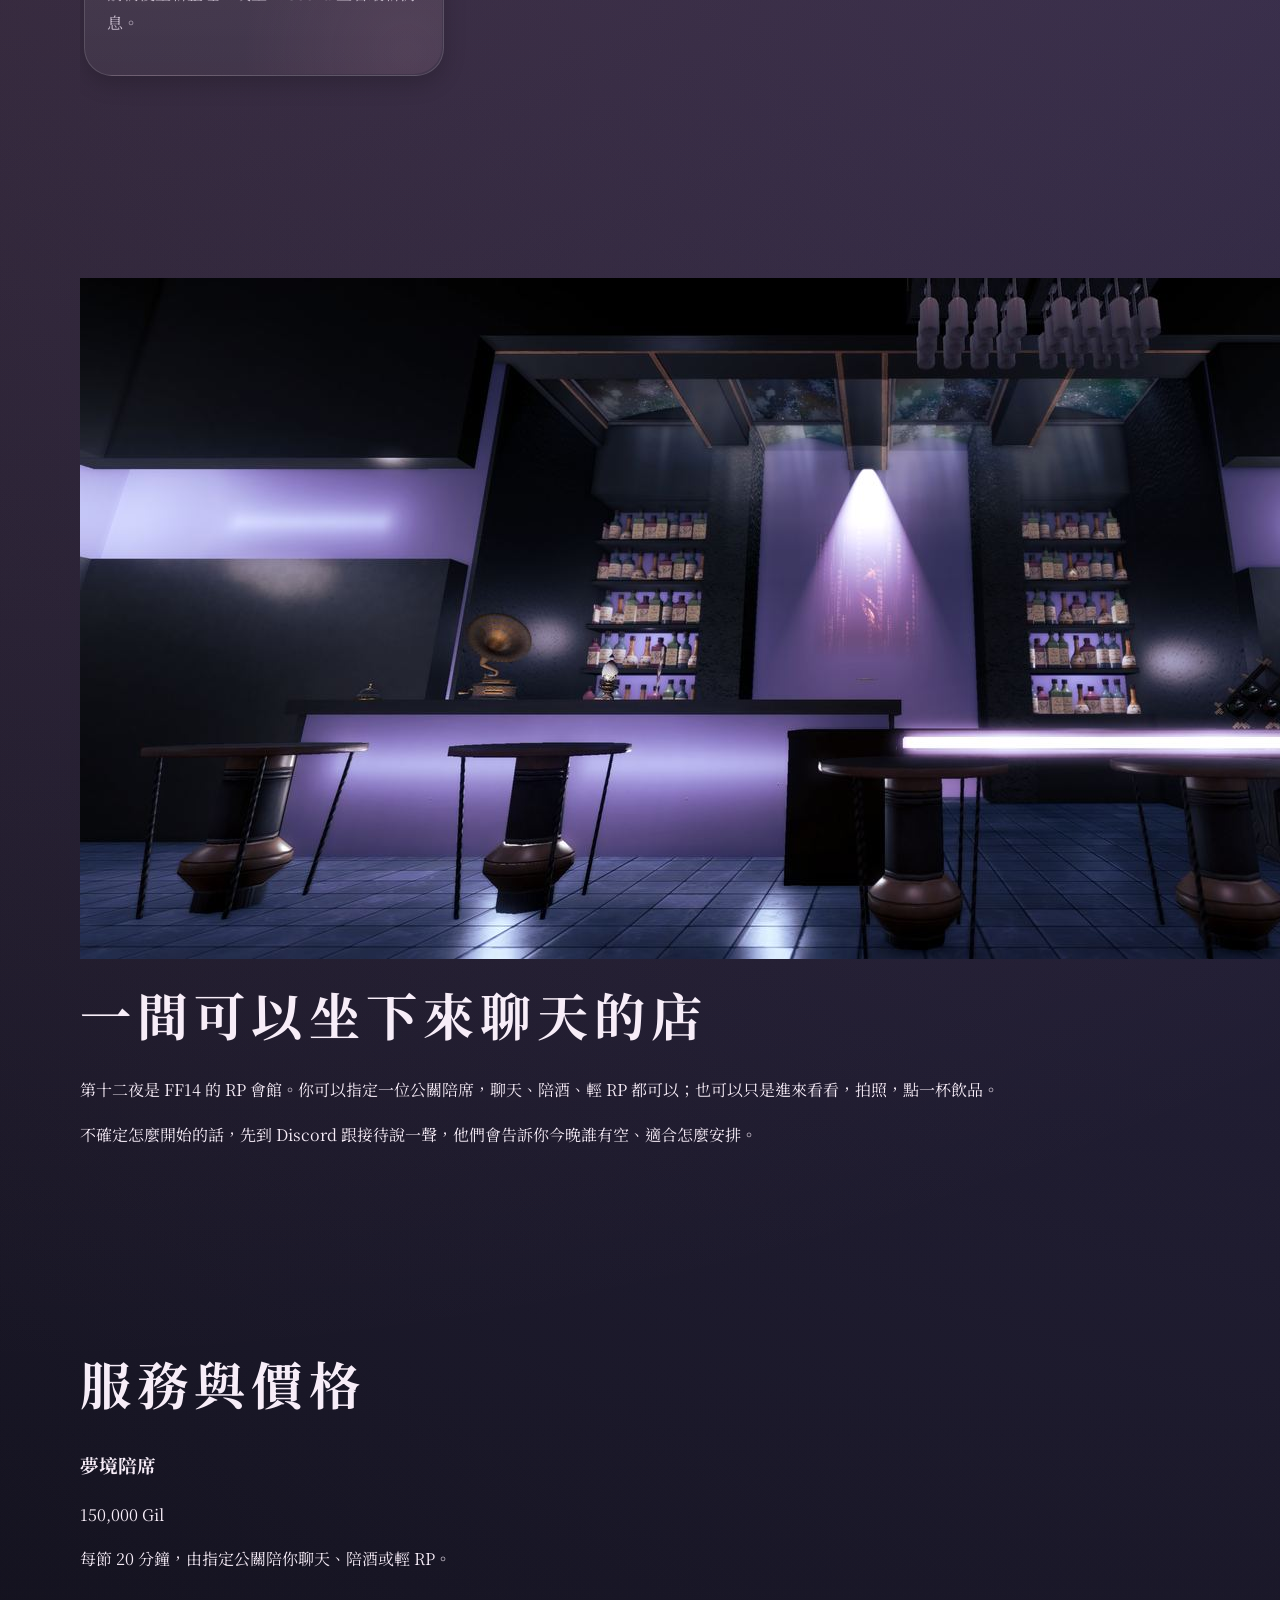
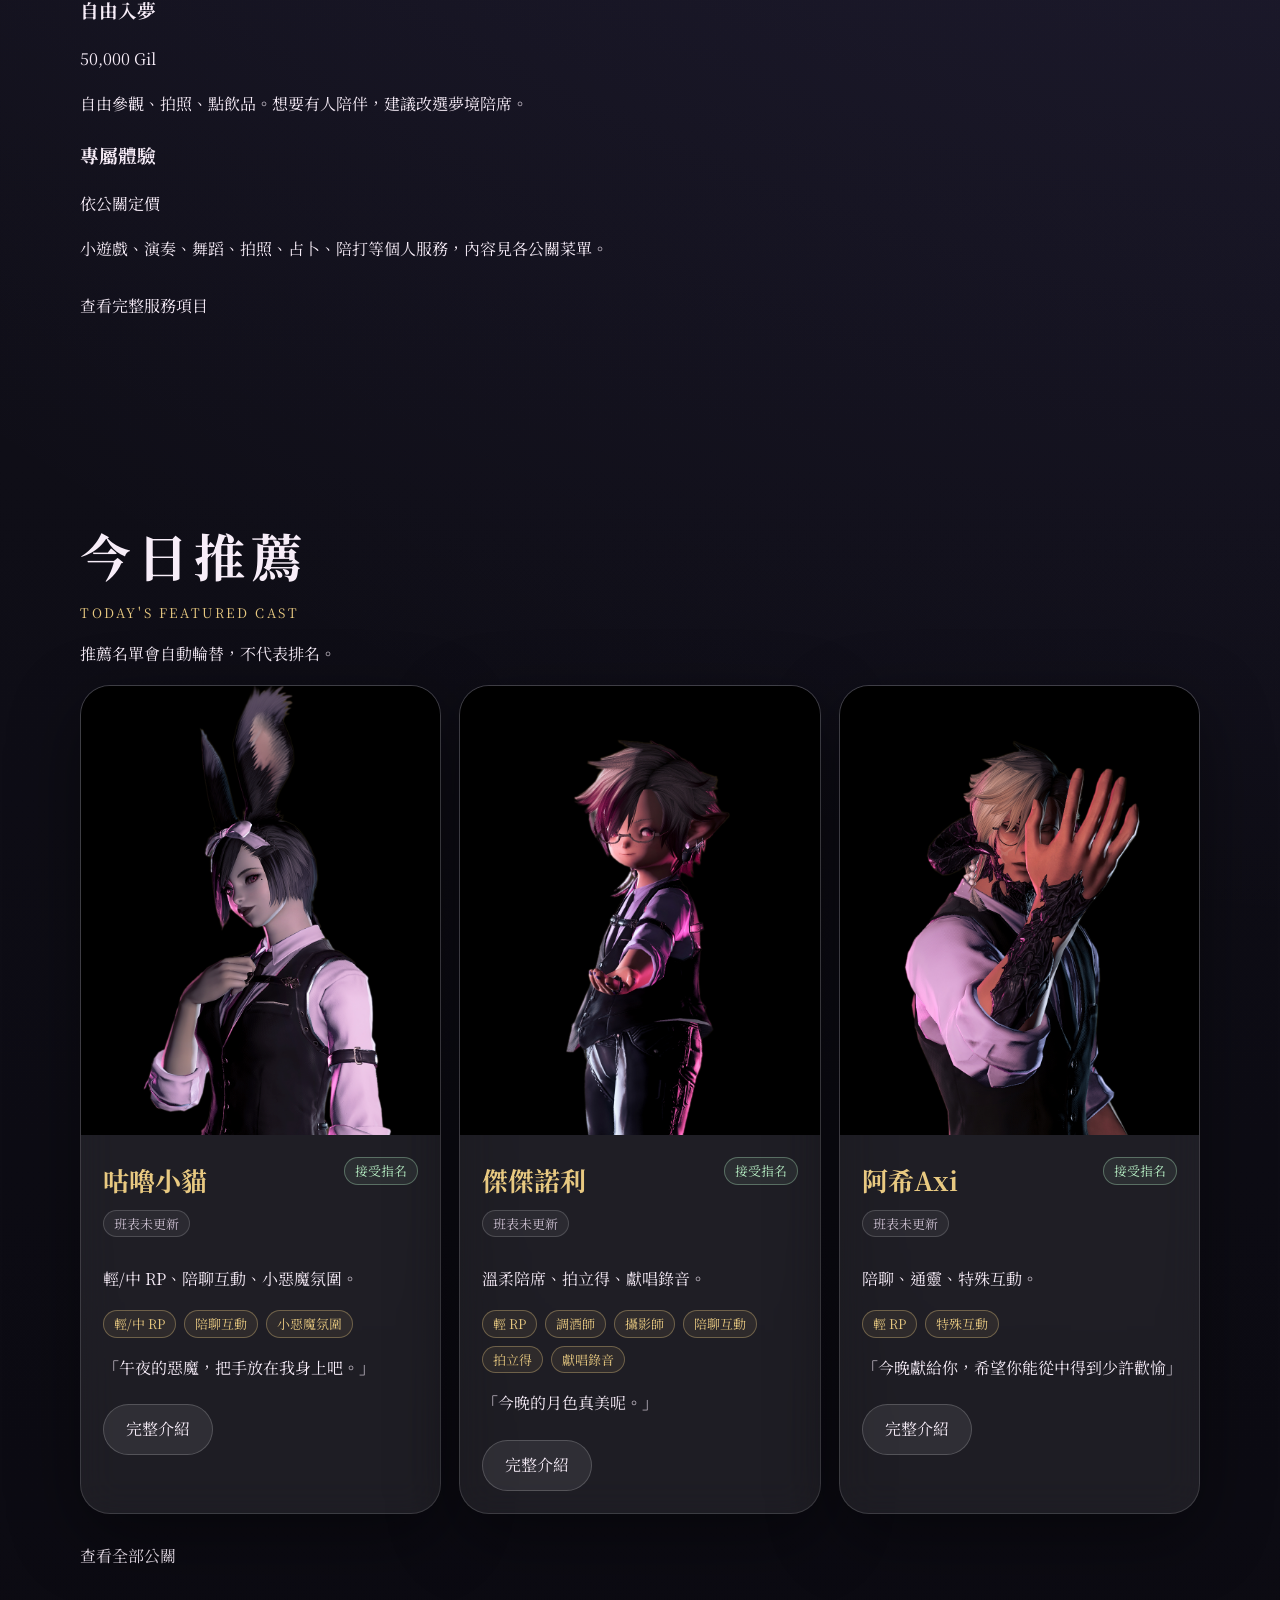
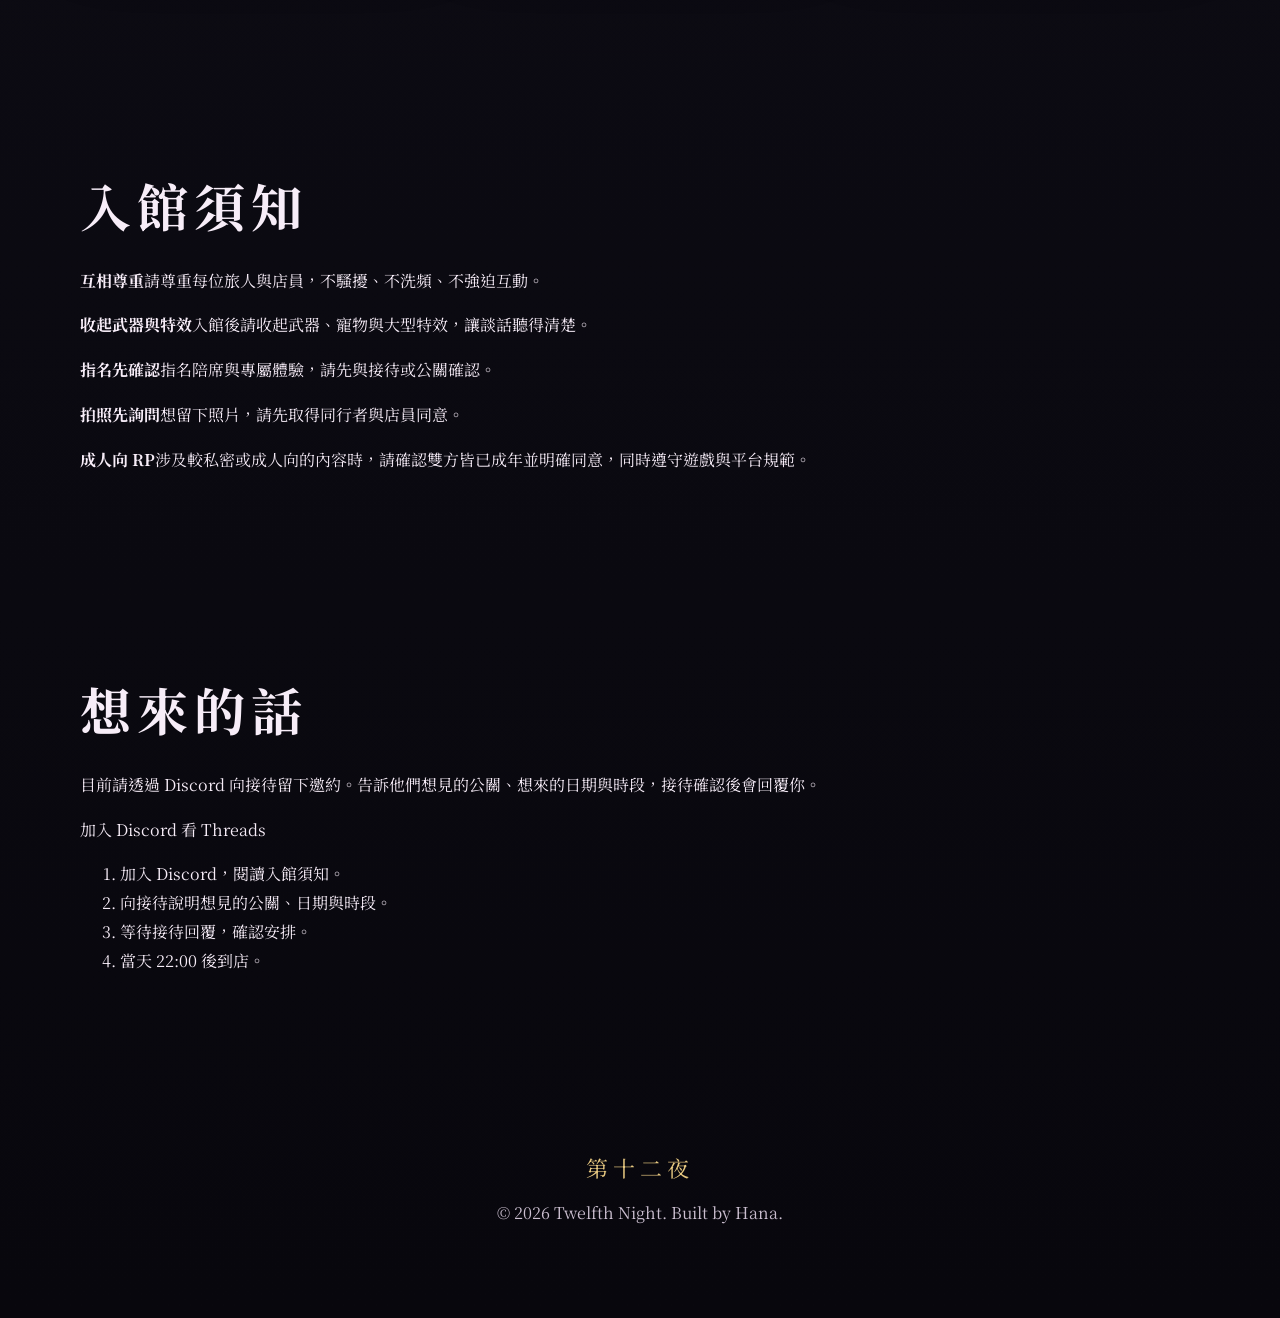
==== commit f3cdb161: "Add files via upload" ====
--- a/index.html
+++ b/index.html
@@ -53,139 +53,127 @@
     <link rel="stylesheet" href="css/motion-effects.css">
     <link rel="stylesheet" href="css/announcement-shadow-fix.css">
     <link rel="stylesheet" href="css/hero-visual-effects.css">
+    <link rel="preconnect" href="https://fonts.googleapis.com">
+    <link rel="preconnect" href="https://fonts.gstatic.com" crossorigin>
+    <link rel="stylesheet" href="https://fonts.googleapis.com/css2?family=LXGW+WenKai+TC:wght@400;700&family=Noto+Serif+TC:wght@400;600&display=swap">
+    <link rel="stylesheet" href="css/redesign.css">
 </head>
 
-<body class="booking-hidden">
-    <!-- 預約入口開關：booking-hidden = 隱藏；要恢復首頁預約按鈕時，移除 body 上的 booking-hidden class 即可。 -->
+<body class="tn-v2 booking-hidden">
+    <!-- 預約入口開關：booking-hidden = 隱藏；要恢復預約按鈕時，移除 body 上的 booking-hidden class 即可。 -->
     <nav class="site-nav">
         <div class="nav-inner"><a class="brand" href="index.html">第十二夜</a>
-            <div class="nav-links"><a href="#about">關於</a><a href="#announcements">公告</a><a href="service.html">服務項目</a><a href="cast.html">公關介紹</a><a
-                    href="#rules">規則</a> <a href="menu.html">菜單</a></div> <!-- <a href="booking.html">線上預約</a></div> -->
+            <div class="nav-links"><a href="#announcements">公告</a><a href="#about">關於</a><a href="service.html">服務項目</a><a href="cast.html">公關介紹</a><a href="#rules">須知</a><a href="menu.html">菜單</a><!-- <a href="booking.html">線上預約</a> --></div>
         </div>
     </nav>
-    <header id="home" class="hero">
-<div class="hero-card">
-            <div>
-                <div class="eyebrow">FFXIV ROLEPLAY LOUNGE</div>
-                <h1>今晚，<br />請沉入一場溫柔的夢。</h1>
-                <p class="hero-text">這裡是以夢境為主題的 FF14 RP 會館。杯影、燈火、低語與微光，都只為替每一位來訪者留下一段柔軟而安靜的夜晚。</p>
-                <div class="cta-row"><a class="btn primary booking-entry" href="booking.html">立即預約</a><a class="btn"
-                        href="cast.html">查看公關介紹</a><a class="btn" href="service.html">查看服務項目</a></div>
+
+    <header id="home" class="hero tn-hero">
+        <button class="visual hero-visual-trigger" type="button"
+            aria-label="查看第十二夜 FF14 RP 夢境會館店內照片"
+            data-hero-images="images/main-visual.jpg, images/main-visual-02.jpg, images/main-visual-03.jpg, images/main-visual-04.jpg"
+            data-hero-alt="第十二夜 FF14 RP 夢境會館店內照片">
+            <span class="hero-visual-glow" aria-hidden="true"></span>
+            <span class="hero-visual-caption">點擊查看店內大圖</span>
+        </button>
+        <div class="tn-hero-title"><h1>第十二夜</h1></div>
+        <div class="tn-hero-copy">
+            <p class="tn-lead">艾奧傑亞的 RP 會館。<br>每週五、六晚上十點開門，午夜關門。</p>
+            <div class="tn-btns">
+                <a class="tn-btn main booking-entry" href="booking.html">立即預約</a>
+                <a class="tn-btn main" href="https://discord.gg/invite/vMp8d3zMV8" target="_blank" rel="noopener">加入 Discord 聯絡接待</a>
+                <a class="tn-link" href="cast.html">看今晚的公關</a>
             </div>
-            <button class="visual hero-visual-trigger" type="button"
-                aria-label="查看第十二夜 FF14 RP 夢境會館店內照片"
-                data-hero-images="images/main-visual.jpg, images/main-visual-02.jpg, images/main-visual-03.jpg, images/main-visual-04.jpg"
-                data-hero-alt="第十二夜 FF14 RP 夢境會館店內照片">
-                <span class="hero-visual-glow" aria-hidden="true"></span>
-                <span class="hero-visual-caption">點擊查看店內大圖</span>
-            </button>
         </div>
     </header>
-    <section id="announcements" class="announcement-section">
-        <div class="section-title">
-            <h2>最新公告</h2>
-            <div class="section-kicker">NEWS</div>
-        </div>
-        <p class="featured-note">營業時間、活動消息與臨時提醒會顯示於此。</p>
-        <div class="announcement-strip" id="announcementGrid">
-            <div class="announcement-card announcement-loading">
-                <div class="announcement-type">LOADING</div>
-                <h3>公告讀取中</h3>
-                <p>正在確認第十二夜的最新消息。</p>
+
+    <div class="tn-facts"><div class="tn-wrap">
+        <div class="item"><b>營業時間</b>每週五、六 22:00–24:00</div>
+        <div class="item"><b>地點</b>迦樓羅／海都／1 區／2 號</div>
+        <div class="item"><b>聯絡</b>Discord、Threads</div>
+    </div></div>
+
+    <section id="announcements" class="announcement-section tn-band">
+        <div class="tn-wrap tn-news">
+            <div>
+                <h2>公告</h2>
+                <p class="tn-muted">休息日、活動與臨時調整會寫在這裡。</p>
+            </div>
+            <div class="announcement-strip" id="announcementGrid">
+                <div class="announcement-card announcement-loading">
+                    <div class="announcement-type">讀取中</div>
+                    <h3>公告讀取中</h3>
+                    <p>正在確認第十二夜的最新消息。</p>
+                </div>
             </div>
         </div>
     </section>
-    <section id="about">
-        <div class="section-title">
-            <h2>關於我們</h2>
-            <div class="section-kicker">ABOUT</div>
-        </div>
-        <div class="about-grid">
-            <div class="panel info-list">
-                <div class="info-item"><strong>店鋪地址</strong>迦樓羅／海都／1區／2號</div>
-                <div class="info-item"><strong>營業時間</strong>每週五、六 22:00–24:00</div>
-                <div class="info-item"><strong>聯絡方式</strong>Discord／Threads</div>
-            </div>
-            <div class="panel">
-                <p>第十二夜不是單純的酒吧，也不是匆匆來去的休息處。我們是一間以夢境為主題的 FF14 RP 會館，希望每一位客人都能在這裡被好好迎接、被溫柔傾聽，在現實與艾奧傑亞的縫隙之間，留下一小段只屬於自己的夢。</p>
-                <p>以溫柔入席，為您留夢。願以微光陪您入夢。</p>
+
+    <section id="about" class="tn-band alt">
+        <div class="tn-wrap tn-about">
+            <div class="pic"><img src="images/main-visual-02.jpg" alt="第十二夜店內一角" loading="lazy" onerror="this.remove()"></div>
+            <div>
+                <h2>一間可以坐下來聊天的店</h2>
+                <p>第十二夜是 FF14 的 RP 會館。你可以指定一位公關陪席，聊天、陪酒、輕 RP 都可以；也可以只是進來看看，拍照，點一杯飲品。</p>
+                <p>不確定怎麼開始的話，先到 Discord 跟接待說一聲，他們會告訴你今晚誰有空、適合怎麼安排。</p>
             </div>
         </div>
     </section>
-    <section id="service">
-        <div class="section-title">
-            <h2>夢境服務</h2>
-            <div class="section-kicker">SERVICE PREVIEW</div>
-        </div>
-        <p class="featured-note">以下僅列出常見入夢方式。完整價格、專屬體驗與個人服務，請前往「服務項目」頁查看。</p>
-        <div class="cards">
-            <article class="card">
-                <h3>夢境陪席</h3>
-                <div class="price">150,000 Gil</div>
-                <p>每節 20 分鐘。由指定公關陪您聊天、陪酒、輕 RP 或角色互動，依對方風格展開一段專屬夜晚。</p>
-            </article>
-            <article class="card">
-                <h3>自由入夢</h3>
-                <div class="price">50,000 Gil</div>
-                <p>適合想先走進會館、感受燈火與氣氛的旅人。可自由參觀、拍照與點飲品，若想有人陪伴，建議預約夢境陪席。</p>
-            </article>
-            <article class="card">
-                <h3>專屬體驗</h3>
-                <div class="price">依公關定價</div>
-                <p>小遊戲、演奏、舞蹈、拍照、占卜、陪打與其他個人服務，依各公關菜單提供。預約前可先與接待確認。</p>
-            </article>
-        </div>
-        <div class="cta-row" style="justify-content:center"><a class="btn primary" href="service.html">查看完整服務項目</a>
+
+    <section id="service" class="tn-band">
+        <div class="tn-wrap">
+            <h2>服務與價格</h2>
+            <div class="tn-menu">
+                <div class="tn-row"><h3>夢境陪席</h3><div class="tn-price">150,000 Gil</div><p>每節 20 分鐘，由指定公關陪你聊天、陪酒或輕 RP。</p></div>
+                <div class="tn-row"><h3>自由入夢</h3><div class="tn-price">50,000 Gil</div><p>自由參觀、拍照、點飲品。想要有人陪伴，建議改選夢境陪席。</p></div>
+                <div class="tn-row"><h3>專屬體驗</h3><div class="tn-price">依公關定價</div><p>小遊戲、演奏、舞蹈、拍照、占卜、陪打等個人服務，內容見各公關菜單。</p></div>
+            </div>
+            <p style="margin-top:28px"><a class="tn-link" href="service.html">查看完整服務項目</a></p>
         </div>
     </section>
-    <section id="featured-cast">
-        <div class="section-title">
+
+    <section id="featured-cast" class="tn-band alt">
+        <div class="tn-wrap">
             <h2 id="featuredTitle">今日推薦</h2>
             <div class="section-kicker" id="featuredKicker">TODAY'S FEATURED CAST</div>
-        </div>
-        <p class="featured-note">首頁推薦名單會依設定自動輪替，不代表排名或人氣順序。完整名單請前往「公關介紹」頁查看。</p>
-        <div class="staff-grid" id="featuredCastGrid"></div>
-        <div class="cta-row" style="justify-content:center"><a class="btn primary" href="cast.html">查看完整公關介紹</a></div>
-    </section>
-    <section id="rules">
-        <div class="section-title">
-            <h2>入夢須知</h2>
-            <div class="section-kicker">ETIQUETTE</div>
-        </div>
-        <div class="panel rules">
-            <div class="rule">請尊重每一位入夢的旅人與店員，避免騷擾、洗頻、惡意言論或強迫互動。</div>
-            <div class="rule">入館後請收起武器、寵物與大型特效，讓燈火、談話與腳步聲成為今晚的主角。</div>
-            <div class="rule">指名陪席與專屬體驗請先與接待或公關確認，讓每段安排都能從容而完整。</div>
-            <div class="rule">若想留下照片作為紀念，請先取得同行者與店員同意，讓回憶也保有溫柔邊界。</div>
-            <div class="rule">若互動內容涉及較私密或成人向 RP，請確認雙方皆已成年且明確同意，並遵守遊戲與平台規範。</div>
+            <p class="tn-muted">推薦名單會自動輪替，不代表排名。</p>
+            <div class="staff-grid" id="featuredCastGrid"></div>
+            <p style="margin-top:28px"><a class="tn-link" href="cast.html">查看全部公關</a></p>
         </div>
     </section>
-    <section id="reserve">
-        <div class="section-title">
-            <h2>留下邀約</h2>
-            <div class="section-kicker">RESERVE</div>
-        </div>
-        <div class="reserve-grid">
-            <div class="panel">
-                <h3 style="margin-top:0;color:var(--gold);font-size:26px">留下今晚的邀約</h3>
-                <p>若您已想好今晚想見的人、想停留的時段，或想體驗的服務，請透過 Discord 與接待留下邀約。接待會依內容確認安排，並於 Discord 回覆您。</p>
-                <div class="cta-row"><a class="btn primary booking-entry" href="booking.html">填寫線上預約</a><a class="btn"
-                        href="cast.html">先看公關介紹</a></div>
-            </div>
-            <div class="panel">
-                <h3 style="margin-top:0;color:var(--gold);font-size:26px">入夢流程</h3>
-                <div class="flow-list">
-                    <div class="flow-item"><strong>01</strong>閱讀入夢須知，留下基本資料</div>
-                    <div class="flow-item"><strong>02</strong>選擇同行之人、日期、時段與體驗</div>
-                    <div class="flow-item"><strong>03</strong>送出邀約，讓接待為您確認</div>
-                    <div class="flow-item"><strong>04</strong>等待 Discord 回信，正式踏入今夜的夢</div>
-                </div>
-                <div class="cta-row"><a class="btn" href="https://discord.gg/invite/vMp8d3zMV8" target="_blank" rel="noopener">加入
-                        Discord</a><a class="btn" href="https://www.threads.com/@maotu.tutu" target="_blank" rel="noopener">查看
-                        Threads</a></div>
+
+    <section id="rules" class="tn-band">
+        <div class="tn-wrap">
+            <h2>入館須知</h2>
+            <div class="tn-rules">
+                <p><b>互相尊重</b>請尊重每位旅人與店員，不騷擾、不洗頻、不強迫互動。</p>
+                <p><b>收起武器與特效</b>入館後請收起武器、寵物與大型特效，讓談話聽得清楚。</p>
+                <p><b>指名先確認</b>指名陪席與專屬體驗，請先與接待或公關確認。</p>
+                <p><b>拍照先詢問</b>想留下照片，請先取得同行者與店員同意。</p>
+                <p><b>成人向 RP</b>涉及較私密或成人向的內容時，請確認雙方皆已成年並明確同意，同時遵守遊戲與平台規範。</p>
             </div>
         </div>
     </section>
+
+    <section id="reserve" class="tn-band alt">
+        <div class="tn-wrap tn-invite">
+            <div>
+                <h2>想來的話</h2>
+                <p>目前請透過 Discord 向接待留下邀約。告訴他們想見的公關、想來的日期與時段，接待確認後會回覆你。</p>
+                <div class="tn-btns">
+                    <a class="tn-btn main booking-entry" href="booking.html">填寫線上預約</a>
+                    <a class="tn-btn main" href="https://discord.gg/invite/vMp8d3zMV8" target="_blank" rel="noopener">加入 Discord</a>
+                    <a class="tn-btn" href="https://www.threads.com/@maotu.tutu" target="_blank" rel="noopener">看 Threads</a>
+                </div>
+            </div>
+            <ol class="tn-steps">
+                <li><span>加入 Discord，閱讀入館須知。</span></li>
+                <li><span>向接待說明想見的公關、日期與時段。</span></li>
+                <li><span>等待接待回覆，確認安排。</span></li>
+                <li><span>當天 22:00 後到店。</span></li>
+            </ol>
+        </div>
+    </section>
+
     <footer class="footer">
         <div class="logo">第十二夜</div>
         <div>© 2026 Twelfth Night. Built by Hana.</div>
--- a/css/style.css
+++ b/css/style.css
@@ -350,6 +350,10 @@
   background: linear-gradient(135deg, rgba(242, 167, 198, 0.18), rgba(155, 135, 245, 0.16)), #11101a;
 }
 
+.personal-menu-photo-bg {
+  display: none;
+}
+
 .personal-menu-photo {
   width: 100%;
   height: 100%;
@@ -426,23 +430,112 @@
 
 @media (max-width: 760px) {
   .personal-menu-modal {
-    align-items: flex-end;
-    padding: 14px;
+    align-items: center;
+    padding:
+      max(8px, env(safe-area-inset-top))
+      8px
+      max(8px, env(safe-area-inset-bottom));
   }
 
   .personal-menu-dialog {
+    width: 100%;
+    height: min(94dvh, 900px);
+    max-height: calc(100dvh - 16px);
     grid-template-columns: 1fr;
-    max-height: 90vh;
-    border-radius: 28px;
+    grid-template-rows: auto minmax(0, 1fr);
+    border-radius: 24px;
+  }
+
+  .personal-menu-photo-wrap {
+    height: clamp(190px, 30dvh, 260px);
+    min-height: 0;
+    overflow: hidden;
+    position: relative;
+    isolation: isolate;
+    background: #0f0d16;
+  }
+
+  /* 真正的第二張圖片：同圖 cover 放大後模糊，作為補邊背景。 */
+  .personal-menu-photo-bg {
+    display: block;
+    position: absolute;
+    inset: -20px;
+    z-index: 0;
+    width: calc(100% + 40px);
+    height: calc(100% + 40px);
+    object-fit: cover;
+    object-position: center;
+    filter: blur(18px) saturate(0.92) brightness(0.62);
+    transform: scale(1.06);
+    opacity: 0.92;
+    pointer-events: none;
+  }
+
+  /* 輕微壓暗背景，保留第十二夜的紫粉氛圍。 */
+  .personal-menu-photo-wrap::after {
+    content: "";
+    position: absolute;
+    inset: 0;
+    z-index: 1;
+    background:
+      radial-gradient(circle at 22% 42%, rgba(242, 167, 198, 0.12), transparent 40%),
+      radial-gradient(circle at 78% 38%, rgba(155, 135, 245, 0.12), transparent 42%),
+      linear-gradient(180deg, rgba(8, 7, 13, 0.05), rgba(8, 7, 13, 0.22));
+    pointer-events: none;
   }
 
   .personal-menu-photo {
-    min-height: 260px;
-    max-height: 320px;
+    width: 100%;
+    height: 100%;
+    min-height: 0;
+    max-height: none;
+    position: relative;
+    z-index: 2;
+    object-fit: contain;
+    object-position: center top;
+    background: transparent;
   }
 
   .personal-menu-content {
-    padding: 24px;
+    min-height: 0;
+    height: auto;
+    max-height: none;
+    overflow-y: auto;
+    -webkit-overflow-scrolling: touch;
+    padding: 22px 18px calc(26px + env(safe-area-inset-bottom));
+  }
+
+  .personal-menu-close {
+    top: 10px;
+    right: 10px;
+    width: 42px;
+    height: 42px;
+    background: rgba(0, 0, 0, 0.58);
+    backdrop-filter: blur(8px);
+  }
+
+  .personal-service-card {
+    padding: 16px;
+    border-radius: 20px;
+  }
+
+  .personal-service-card h3 {
+    font-size: 18px;
+  }
+
+  .personal-service-price {
+    font-size: 17px;
+  }
+}
+
+@media (max-width: 760px) and (max-height: 560px) {
+  .personal-menu-dialog {
+    height: calc(100dvh - 8px);
+    max-height: calc(100dvh - 8px);
+  }
+
+  .personal-menu-photo-wrap {
+    height: 140px;
   }
 }
 
